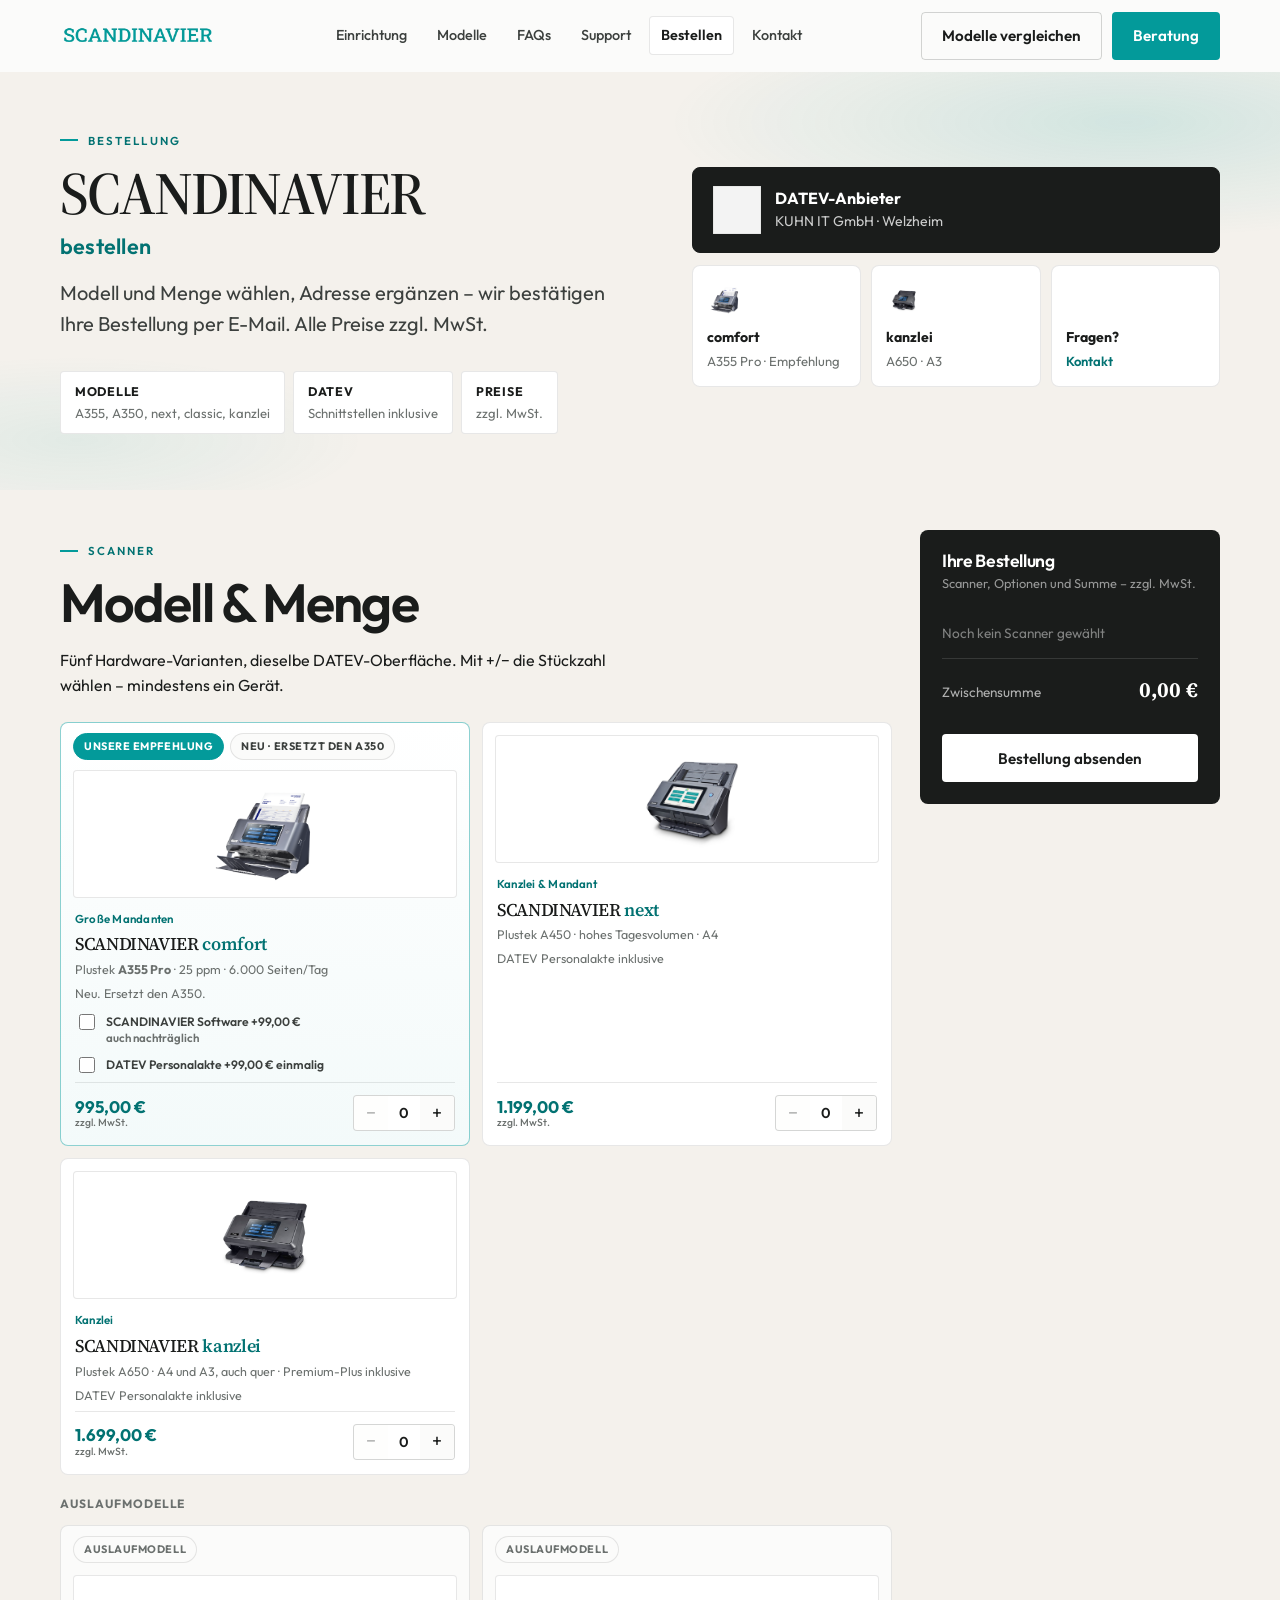
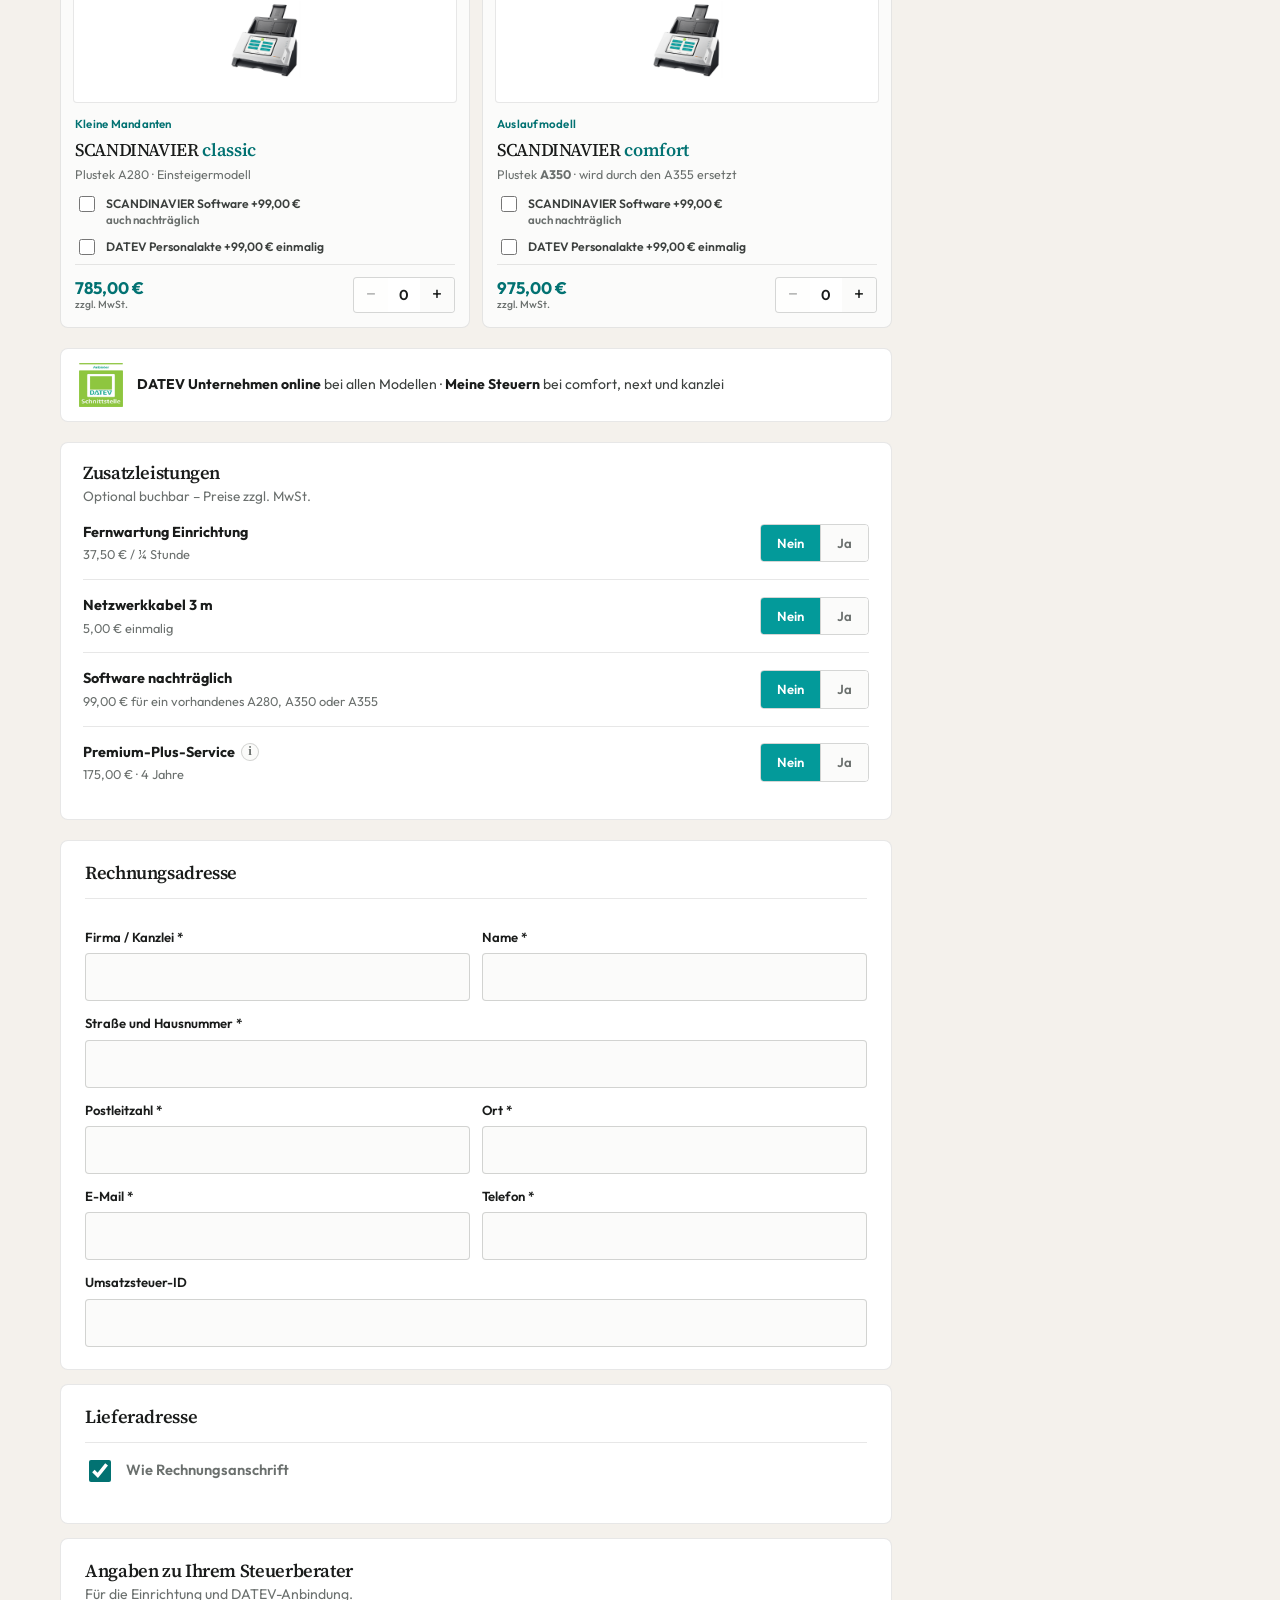
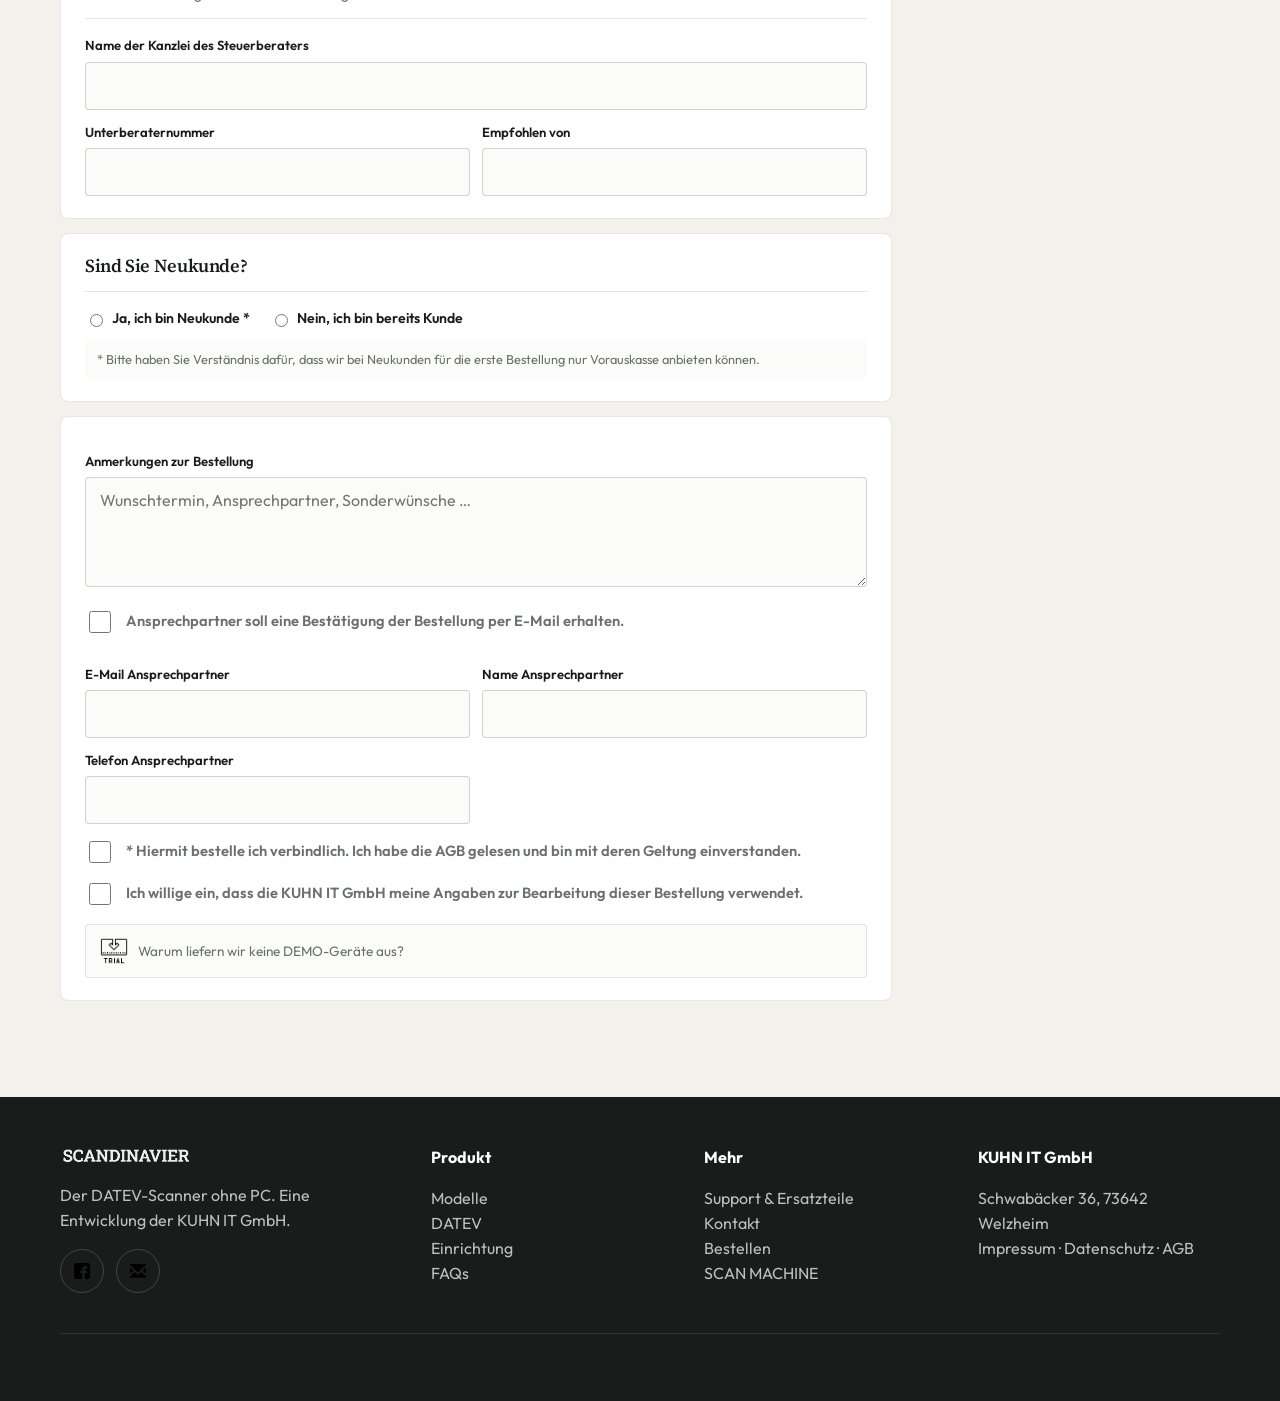
==== bestellformular.html @ 449fbf7a "Update homepage hero and order form with current scanner lineup. Add a hero product slider, refresh " ====
<!DOCTYPE html>
<html lang="de">
<head>
  <meta charset="UTF-8">
  <meta name="viewport" content="width=device-width, initial-scale=1, viewport-fit=cover">
  <title>SCANDINAVIER bestellen – Bestellformular</title>
  <meta name="description" content="SCANDINAVIER Scanner online bestellen: kanzlei, next, comfort A355 Pro oder classic – inkl. DATEV-Schnittstellen und Zubehör.">
  <link rel="preconnect" href="https://fonts.googleapis.com">
  <link rel="preconnect" href="https://fonts.gstatic.com" crossorigin>
  <link href="https://fonts.googleapis.com/css2?family=Outfit:wght@400;500;600;700&family=Source+Serif+4:opsz,wght@8..60,500;8..60,600&display=swap" rel="stylesheet">
  <link rel="stylesheet" href="css/styles.css">
  <link rel="stylesheet" href="css/order.css">
  <link rel="icon" href="media/homepage/logos/scandinavier-wordmark.png">
</head>
<body>
  <a class="skip" href="#inhalt">Zum Inhalt springen</a>

  <scandi-site-header
    active="bestellen"
    cta-ghost-href="index.html#modelle"
    cta-ghost-label="Modelle vergleichen"
    cta-primary-href="kontakt.html"
    cta-primary-label="Beratung"
  ></scandi-site-header>

  <main id="inhalt">
    <scandi-page-hero
      eyebrow="Bestellung"
      title="SCANDINAVIER"
      tagline="bestellen"
      lede="Modell und Menge wählen, Adresse ergänzen – wir bestätigen Ihre Bestellung per E-Mail. Alle Preise zzgl. MwSt."
      aside-label="Modelle im Überblick"
    >
      <template data-part="stats">
        <div class="page-hero-stats">
          <span class="page-hero-stat"><strong>Modelle</strong> A355, A350, next, classic, kanzlei</span>
          <span class="page-hero-stat"><strong>DATEV</strong> Schnittstellen inklusive</span>
          <span class="page-hero-stat"><strong>Preise</strong> zzgl. MwSt.</span>
        </div>
      </template>
      <template data-part="aside">
        <div class="page-hero-tile page-hero-tile--featured">
          <img src="media/homepage/logos/datev-anbieter-256.png" alt="">
          <div>
            <strong>DATEV-Anbieter</strong>
            <span>KUHN IT GmbH · Welzheim</span>
          </div>
        </div>
        <div class="page-hero-tile-grid">
          <article class="page-hero-tile">
            <img src="media/a355/a355-hero.png" alt="">
            <strong>comfort</strong>
            <span>A355 Pro · Empfehlung</span>
          </article>
          <article class="page-hero-tile">
            <img src="media/homepage/products/scandinavier-a650.jpg" alt="">
            <strong>kanzlei</strong>
            <span>A650 · A3</span>
          </article>
          <article class="page-hero-tile">
            <img src="media/homepage/icons/email.svg" alt="">
            <strong>Fragen?</strong>
            <span><a href="kontakt.html">Kontakt</a></span>
          </article>
        </div>
      </template>
    </scandi-page-hero>

    <section class="order-main">
      <div class="wrap">
        <form class="order-form" id="scanner-order-form">
          <div class="order-layout">
            <div class="order-layout__main">
            <header class="section-intro section-intro--stack order-section-head">
              <div>
                <p class="eyebrow">Scanner</p>
                <h2>Modell &amp; Menge</h2>
                <p class="section-intro__lede">Fünf Hardware-Varianten, dieselbe DATEV-Oberfläche. Mit +/− die Stückzahl wählen – mindestens ein Gerät.</p>
              </div>
            </header>

              <div class="scanner-grid" aria-label="Scanner-Modelle">
                <article class="scanner-card is-featured" id="scanner-a355" data-scanner-card="a355">
                  <div class="scanner-card__labels">
                    <span class="scanner-pill scanner-pill--rec">Unsere Empfehlung</span>
                    <span class="scanner-pill">Neu · ersetzt den A350</span>
                  </div>
                  <div class="scanner-card__media">
                    <img src="media/a355/a355-hero.png" alt="SCANDINAVIER comfort, Plustek eScan A355 Pro">
                  </div>
                  <div class="scanner-card__body">
                    <p class="scanner-card__kicker">Große Mandanten</p>
                    <h3 class="scanner-card__title">SCANDINAVIER <span>comfort</span></h3>
                    <p class="scanner-card__meta">Plustek <strong>A355 Pro</strong> · 25 ppm · 6.000 Seiten/Tag</p>
                    <p class="scanner-card__note">Neu. Ersetzt den A350.</p>
                    <label class="scanner-card__addon">
                      <input type="checkbox" name="a355-software" id="a355-software" data-software="a355">
                      <span>SCANDINAVIER Software +99,00 € <small>auch nachträglich</small></span>
                    </label>
                    <label class="scanner-card__addon">
                      <input type="checkbox" name="a355-personalakte" id="a355-personalakte" data-personalakte="a355">
                      <span>DATEV Personalakte +99,00 € einmalig</span>
                    </label>
                    <div class="scanner-card__foot">
                      <div class="scanner-card__price">995,00 €<small>zzgl. MwSt.</small></div>
                      <div class="scanner-card__stepper">
                        <span class="visually-hidden" id="lbl-qty-a355">Anzahl comfort</span>
                        <div class="qty-stepper qty-stepper--light" role="group" aria-labelledby="lbl-qty-a355">
                          <button type="button" data-qty-dec="a355" aria-label="Menge verringern">−</button>
                          <span data-qty-display aria-live="polite">0</span>
                          <button type="button" data-qty-inc="a355" aria-label="Menge erhöhen">+</button>
                        </div>
                        <input type="hidden" name="anzahl-a355" data-scanner-qty="a355" value="0">
                      </div>
                    </div>
                  </div>
                </article>

                <article class="scanner-card" id="scanner-a450" data-scanner-card="a450">
                  <div class="scanner-card__media">
                    <img src="media/order/a450-product.jpg" alt="SCANDINAVIER next, Plustek A450">
                  </div>
                  <div class="scanner-card__body">
                    <p class="scanner-card__kicker">Kanzlei &amp; Mandant</p>
                    <h3 class="scanner-card__title">SCANDINAVIER <span>next</span></h3>
                    <p class="scanner-card__meta">Plustek A450 · hohes Tagesvolumen · A4</p>
                    <p class="scanner-card__note">DATEV Personalakte inklusive</p>
                    <div class="scanner-card__foot">
                      <div class="scanner-card__price">1.199,00 €<small>zzgl. MwSt.</small></div>
                      <div class="scanner-card__stepper">
                        <span class="visually-hidden" id="lbl-qty-a450">Anzahl next</span>
                        <div class="qty-stepper qty-stepper--light" role="group" aria-labelledby="lbl-qty-a450">
                          <button type="button" data-qty-dec="a450" aria-label="Menge verringern">−</button>
                          <span data-qty-display aria-live="polite">0</span>
                          <button type="button" data-qty-inc="a450" aria-label="Menge erhöhen">+</button>
                        </div>
                        <input type="hidden" name="anzahl-a450" data-scanner-qty="a450" value="0">
                      </div>
                    </div>
                  </div>
                </article>

                <article class="scanner-card" id="scanner-a650" data-scanner-card="a650">
                  <div class="scanner-card__media">
                    <img src="media/order/a650-product.jpg" alt="SCANDINAVIER kanzlei, Plustek A650">
                  </div>
                  <div class="scanner-card__body">
                    <p class="scanner-card__kicker">Kanzlei</p>
                    <h3 class="scanner-card__title">SCANDINAVIER <span>kanzlei</span></h3>
                    <p class="scanner-card__meta">Plustek A650 · A4 und A3, auch quer · Premium-Plus inklusive</p>
                    <p class="scanner-card__note">DATEV Personalakte inklusive</p>
                    <div class="scanner-card__foot">
                      <div class="scanner-card__price">1.699,00 €<small>zzgl. MwSt.</small></div>
                      <div class="scanner-card__stepper">
                        <span class="visually-hidden" id="lbl-qty-a650">Anzahl kanzlei</span>
                        <div class="qty-stepper qty-stepper--light" role="group" aria-labelledby="lbl-qty-a650">
                          <button type="button" data-qty-dec="a650" aria-label="Menge verringern">−</button>
                          <span data-qty-display aria-live="polite">0</span>
                          <button type="button" data-qty-inc="a650" aria-label="Menge erhöhen">+</button>
                        </div>
                        <input type="hidden" name="anzahl-a650" data-scanner-qty="a650" value="0">
                      </div>
                    </div>
                  </div>
                </article>

                <p class="scanner-legacy-label">Auslaufmodelle</p>
                <article class="scanner-card is-legacy" id="scanner-a280" data-scanner-card="a280">
                  <div class="scanner-card__labels">
                    <span class="scanner-pill scanner-pill--end">Auslaufmodell</span>
                  </div>
                  <div class="scanner-card__media">
                    <img src="media/order/a280-product.png" alt="SCANDINAVIER classic, Plustek A280">
                  </div>
                  <div class="scanner-card__body">
                    <p class="scanner-card__kicker">Kleine Mandanten</p>
                    <h3 class="scanner-card__title">SCANDINAVIER <span>classic</span></h3>
                    <p class="scanner-card__meta">Plustek A280 · Einsteigermodell</p>
                    <label class="scanner-card__addon">
                      <input type="checkbox" name="a280-software" id="a280-software" data-software="a280">
                      <span>SCANDINAVIER Software +99,00 € <small>auch nachträglich</small></span>
                    </label>
                    <label class="scanner-card__addon">
                      <input type="checkbox" name="a280-personalakte" id="a280-personalakte" data-personalakte="a280">
                      <span>DATEV Personalakte +99,00 € einmalig</span>
                    </label>
                    <div class="scanner-card__foot">
                      <div class="scanner-card__price">785,00 €<small>zzgl. MwSt.</small></div>
                      <div class="scanner-card__stepper">
                        <span class="visually-hidden" id="lbl-qty-a280">Anzahl classic</span>
                        <div class="qty-stepper qty-stepper--light" role="group" aria-labelledby="lbl-qty-a280">
                          <button type="button" data-qty-dec="a280" aria-label="Menge verringern">−</button>
                          <span data-qty-display aria-live="polite">0</span>
                          <button type="button" data-qty-inc="a280" aria-label="Menge erhöhen">+</button>
                        </div>
                        <input type="hidden" name="anzahl-a280" data-scanner-qty="a280" value="0">
                      </div>
                    </div>
                  </div>
                </article>
                <article class="scanner-card is-legacy" id="scanner-a350" data-scanner-card="a350">
                  <div class="scanner-card__labels">
                    <span class="scanner-pill scanner-pill--end">Auslaufmodell</span>
                  </div>
                  <div class="scanner-card__media">
                    <img src="media/order/a280-product.png" alt="SCANDINAVIER comfort, Plustek A350">
                  </div>
                  <div class="scanner-card__body">
                    <p class="scanner-card__kicker">Auslaufmodell</p>
                    <h3 class="scanner-card__title">SCANDINAVIER <span>comfort</span></h3>
                    <p class="scanner-card__meta">Plustek <strong>A350</strong> · wird durch den A355 ersetzt</p>
                    <label class="scanner-card__addon">
                      <input type="checkbox" name="a350-software" id="a350-software" data-software="a350">
                      <span>SCANDINAVIER Software +99,00 € <small>auch nachträglich</small></span>
                    </label>
                    <label class="scanner-card__addon">
                      <input type="checkbox" name="a350-personalakte" id="a350-personalakte" data-personalakte="a350">
                      <span>DATEV Personalakte +99,00 € einmalig</span>
                    </label>
                    <div class="scanner-card__foot">
                      <div class="scanner-card__price">975,00 €<small>zzgl. MwSt.</small></div>
                      <div class="scanner-card__stepper">
                        <span class="visually-hidden" id="lbl-qty-a350">Anzahl comfort A350</span>
                        <div class="qty-stepper qty-stepper--light" role="group" aria-labelledby="lbl-qty-a350">
                          <button type="button" data-qty-dec="a350" aria-label="Menge verringern">−</button>
                          <span data-qty-display aria-live="polite">0</span>
                          <button type="button" data-qty-inc="a350" aria-label="Menge erhöhen">+</button>
                        </div>
                        <input type="hidden" name="anzahl-a350" data-scanner-qty="a350" value="0">
                      </div>
                    </div>
                  </div>
                </article>
              </div>

            <aside class="order-promise">
              <img src="media/homepage/logos/datev-anbieter-256.png" alt="" width="48" height="48">
              <p><strong>DATEV Unternehmen online</strong> bei allen Modellen · <strong>Meine Steuern</strong> bei comfort, next und kanzlei</p>
            </aside>

            <section class="order-panel">
              <header class="order-panel__head">
                <h3>Zusatzleistungen</h3>
                <p>Optional buchbar – Preise zzgl. MwSt.</p>
              </header>
              <ul class="order-options">
                <li class="order-option">
                  <div class="order-option__text">
                    <strong>Fernwartung Einrichtung</strong>
                    <span>37,50 € / ¼ Stunde</span>
                  </div>
                  <div class="segmented" role="radiogroup" aria-label="Fernwartung">
                    <label class="segmented__btn"><input type="radio" name="fernwartung" value="nein" checked><span>Nein</span></label>
                    <label class="segmented__btn"><input type="radio" name="fernwartung" value="ja" required><span>Ja</span></label>
                  </div>
                </li>
                <li class="order-option">
                  <div class="order-option__text">
                    <strong>Netzwerkkabel 3 m</strong>
                    <span>5,00 € einmalig</span>
                  </div>
                  <div class="segmented" role="radiogroup" aria-label="Netzwerkkabel">
                    <label class="segmented__btn"><input type="radio" name="netzwerkkabel" value="nein" checked><span>Nein</span></label>
                    <label class="segmented__btn"><input type="radio" name="netzwerkkabel" value="ja" required><span>Ja</span></label>
                  </div>
                </li>
                <li class="order-option">
                  <div class="order-option__text">
                    <strong>Software nachträglich</strong>
                    <span>99,00 € für ein vorhandenes A280, A350 oder A355</span>
                  </div>
                  <div class="segmented" role="radiogroup" aria-label="Software nachträglich">
                    <label class="segmented__btn"><input type="radio" name="software-nachtraeglich" value="nein" checked><span>Nein</span></label>
                    <label class="segmented__btn"><input type="radio" name="software-nachtraeglich" value="ja"><span>Ja</span></label>
                  </div>
                </li>
                <li class="order-option" id="premium-option">
                  <div class="order-option__text">
                    <strong class="order-option__title">Premium-Plus-Service
                      <button type="button" class="info-tip" aria-expanded="false" aria-controls="garantie-info">
                        <span aria-hidden="true">i</span>
                        <span class="visually-hidden">Was die Garantie umfasst</span>
                      </button>
                    </strong>
                    <span>175,00 € · 4 Jahre</span>
                    <span class="order-option__hint" id="premium-hint" hidden>Beim SCANDINAVIER kanzlei bereits inklusive.</span>
                    <p class="info-tip-panel" id="garantie-info" hidden>Zum Beispiel ein Ersatzgerät innerhalb von 48 Stunden.</p>
                  </div>
                  <div class="segmented" role="radiogroup" aria-label="Premium-Plus-Service">
                    <label class="segmented__btn"><input type="radio" name="premium-plus" value="nein" checked><span>Nein</span></label>
                    <label class="segmented__btn"><input type="radio" name="premium-plus" value="ja"><span>Ja</span></label>
                  </div>
                </li>
              </ul>
            </section>

            <div class="order-address-blocks">
              <section class="form-block">
                <div class="form-block-head">
                  <h3>Rechnungsadresse</h3>
                </div>
                <div class="form-row">
                  <div>
                    <label for="rechnung-firma">Firma / Kanzlei *</label>
                    <input id="rechnung-firma" name="firma" required autocomplete="organization">
                  </div>
                  <div>
                    <label for="rechnung-name">Name *</label>
                    <input id="rechnung-name" name="name" required autocomplete="name">
                  </div>
                </div>
                <label for="rechnung-strasse">Straße und Hausnummer *</label>
                <input id="rechnung-strasse" name="strasse" required autocomplete="street-address">
                <div class="form-row">
                  <div>
                    <label for="rechnung-plz">Postleitzahl *</label>
                    <input id="rechnung-plz" name="plz" required autocomplete="postal-code">
                  </div>
                  <div>
                    <label for="rechnung-ort">Ort *</label>
                    <input id="rechnung-ort" name="ort" required autocomplete="address-level2">
                  </div>
                </div>
                <div class="form-row">
                  <div>
                    <label for="rechnung-email">E-Mail *</label>
                    <input id="rechnung-email" name="email" type="email" required autocomplete="email">
                  </div>
                  <div>
                    <label for="rechnung-telefon">Telefon *</label>
                    <input id="rechnung-telefon" name="telefon" type="tel" required autocomplete="tel">
                  </div>
                </div>
                <label for="rechnung-ustid">Umsatzsteuer-ID</label>
                <input id="rechnung-ustid" name="ustid" autocomplete="off">
              </section>

              <section class="form-block">
                <div class="form-block-head">
                  <h3>Lieferadresse</h3>
                </div>
                <label class="check">
                  <input type="checkbox" id="liefer-wie-rechnung" name="liefer-wie-rechnung" checked>
                  <span>Wie Rechnungsanschrift</span>
                </label>
                <div id="lieferadresse-block" hidden>
                  <div class="form-row">
                    <div>
                      <label for="liefer-firma">Firma / Kanzlei *</label>
                      <input id="liefer-firma" name="firma-liefer" data-liefer-required="true" autocomplete="organization">
                    </div>
                    <div>
                      <label for="liefer-name">Name *</label>
                      <input id="liefer-name" name="name-liefer" data-liefer-required="true" autocomplete="name">
                    </div>
                  </div>
                  <label for="liefer-strasse">Straße und Hausnummer *</label>
                  <input id="liefer-strasse" name="strasse-liefer" data-liefer-required="true" autocomplete="street-address">
                  <div class="form-row">
                    <div>
                      <label for="liefer-plz">Postleitzahl *</label>
                      <input id="liefer-plz" name="plz-liefer" data-liefer-required="true" autocomplete="postal-code">
                    </div>
                    <div>
                      <label for="liefer-ort">Ort *</label>
                      <input id="liefer-ort" name="ort-liefer" data-liefer-required="true" autocomplete="address-level2">
                    </div>
                  </div>
                  <div class="form-row">
                    <div>
                      <label for="liefer-email">E-Mail</label>
                      <input id="liefer-email" name="email-liefer" type="email" autocomplete="email">
                    </div>
                    <div>
                      <label for="liefer-telefon">Telefon</label>
                      <input id="liefer-telefon" name="telefon-liefer" type="tel" autocomplete="tel">
                    </div>
                  </div>
                </div>
              </section>

              <section class="form-block">
                <div class="form-block-head">
                  <h3>Angaben zu Ihrem Steuerberater</h3>
                  <p>Für die Einrichtung und DATEV-Anbindung.</p>
                </div>
                <label for="steuerberater-kanzlei">Name der Kanzlei des Steuerberaters</label>
                <input id="steuerberater-kanzlei" name="steuerberater-kanzlei">
                <div class="form-row">
                  <div>
                    <label for="unterberaternummer">Unterberaternummer</label>
                    <input id="unterberaternummer" name="unterberaternummer">
                  </div>
                  <div>
                    <label for="empfohlen-von">Empfohlen von</label>
                    <input id="empfohlen-von" name="empfohlen-von">
                  </div>
                </div>
              </section>

              <section class="form-block">
                <div class="form-block-head">
                  <h3>Sind Sie Neukunde?</h3>
                </div>
                <div class="bundle-radios" role="radiogroup" aria-label="Neukunde">
                  <label><input type="radio" name="neukunde" value="ja" required> Ja, ich bin Neukunde *</label>
                  <label><input type="radio" name="neukunde" value="nein"> Nein, ich bin bereits Kunde</label>
                </div>
                <p class="order-neukunde-hint">* Bitte haben Sie Verständnis dafür, dass wir bei Neukunden für die erste Bestellung nur Vorauskasse anbieten können.</p>
              </section>

              <section class="form-block">
                <label for="anmerkungen">Anmerkungen zur Bestellung</label>
                <textarea id="anmerkungen" name="anmerkungen" placeholder="Wunschtermin, Ansprechpartner, Sonderwünsche …"></textarea>

                <label class="check">
                  <input type="checkbox" id="ansprechpartner-mail" name="ansprechpartner-benachrichtigung">
                  <span>Ansprechpartner soll eine Bestätigung der Bestellung per E-Mail erhalten.</span>
                </label>
                <div class="form-row">
                  <div>
                    <label for="email-ansprechpartner">E-Mail Ansprechpartner</label>
                    <input id="email-ansprechpartner" name="email-ansprechpartner" type="email">
                  </div>
                  <div>
                    <label for="name-ansprechpartner">Name Ansprechpartner</label>
                    <input id="name-ansprechpartner" name="name-ansprechpartner">
                  </div>
                </div>
                <div class="form-row">
                  <div>
                    <label for="telefon-ansprechpartner">Telefon Ansprechpartner</label>
                    <input id="telefon-ansprechpartner" name="telefon-ansprechpartner" type="tel">
                  </div>
                </div>

                <label class="check">
                  <input type="checkbox" id="agb-akzeptiert" name="agb" required>
                  <span>* Hiermit bestelle ich verbindlich. Ich habe die <a href="https://www.scandinavier.de/agbs" target="_blank" rel="noreferrer">AGB</a> gelesen und bin mit deren Geltung einverstanden.</span>
                </label>
                <label class="check">
                  <input type="checkbox" data-consent required>
                  <span>Ich willige ein, dass die KUHN IT GmbH meine Angaben zur Bearbeitung dieser Bestellung verwendet.</span>
                </label>

                <a class="order-demo-link" href="https://www.scandinavier.de/supports/demogerat" target="_blank" rel="noreferrer">
                  <img src="media/order/demo-info.png" alt="">
                  <span>Warum liefern wir keine DEMO-Geräte aus?</span>
                </a>
              </section>
            </div>
            </div>

            <aside class="order-cart" aria-labelledby="order-cart-title">
              <h3 id="order-cart-title">Ihre Bestellung</h3>
              <p class="order-cart__hint">Scanner, Optionen und Summe – zzgl. MwSt.</p>
              <div class="order-cart__lines" id="order-cart-lines" hidden></div>
              <p class="order-cart__empty" id="order-cart-empty">Noch kein Scanner gewählt</p>
              <div class="order-cart__total">
                <span>Zwischensumme</span>
                <strong id="order-live-total">0,00 €</strong>
              </div>
              <button class="btn btn-light order-cart__submit" type="submit">Bestellung absenden</button>
            </aside>
          </div>

          <div class="order-summary-bar order-summary-bar--mobile" aria-live="polite">
            <div>
              <span>Summe zzgl. MwSt.</span>
              <strong id="order-live-total-mobile">0,00 €</strong>
            </div>
            <button class="btn btn-primary" type="submit">Absenden</button>
          </div>

          <div class="form-success">Vielen Dank! Wir haben Ihre Bestellung erhalten.</div>
        </form>
      </div>
    </section>
  </main>

  <footer class="site-footer">
    <div class="wrap">
      <div class="footer-grid">
        <div>
          <div class="brand">
            <img class="brand-logo" src="media/homepage/logos/scandinavier-wordmark.png" alt="SCANDINAVIER">
          </div>
          <p>Der DATEV-Scanner ohne PC. Eine Entwicklung der <a href="https://www.kuhnit.de/loesungen-leistungen/scandinavier">KUHN IT GmbH</a>.</p>
          <div class="social">
            <a href="https://www.facebook.com/pg/KuhnIT/posts/" target="_blank" rel="noreferrer" aria-label="Facebook"><img src="media/homepage/icons/facebook.svg" alt=""></a>
            <a href="mailto:info@kuhnit.de?subject=Bestellung%20SCANDINAVIER" aria-label="E-Mail"><img src="media/homepage/icons/email.svg" alt=""></a>
          </div>
        </div>
        <div>
          <strong style="color:#fff;">Produkt</strong>
          <p>
            <a href="index.html#modelle">Modelle</a><br>
            <a href="index.html#datev">DATEV</a><br>
            <a href="einrichtung.html">Einrichtung</a><br>
            <a href="index.html#faq">FAQs</a>
          </p>
        </div>
        <div>
          <strong style="color:#fff;">Mehr</strong>
          <p>
            <a href="support.html">Support & Ersatzteile</a><br>
            <a href="kontakt.html">Kontakt</a><br>
            <a href="bestellformular.html">Bestellen</a><br>
            <a href="https://www.scanmachine.de/">SCAN MACHINE</a>
          </p>
        </div>
        <div>
          <strong style="color:#fff;">KUHN IT GmbH</strong>
          <p>Schwabäcker 36, 73642 Welzheim<br>
          <a href="https://www.scandinavier.de/impressum">Impressum</a> ·
          <a href="https://www.scandinavier.de/datenschutz">Datenschutz</a> ·
          <a href="https://www.scandinavier.de/agbs">AGB</a></p>
        </div>
      </div>
      <div class="legal">
        <span>© 2026 KUHN IT GmbH</span>
        <span>Belege scannen. Direkt zu DATEV.</span>
      </div>
    </div>
  </footer>

  <div class="mobile-bar">
    <a class="btn btn-ghost" href="index.html#modelle">Modelle</a>
    <a class="btn btn-primary" href="#scanner-order-form">Bestellen</a>
  </div>

  <script src="js/site-chrome.js"></script>
  <script src="js/page-hero.js"></script>
  <script src="js/motion.js"></script>
  <script src="js/ui.js"></script>
  <script src="js/order-form.js"></script>
</body>
</html>
---- css/styles.css ----
@import url("tokens.css");
@import url("base.css");
@import url("components.css");
@import url("layout.css");
@import url("page-hero.css");
@import url("home.css");
@import url("motion.css");
---- css/order.css ----
/* Bestellformular – Shop-Layout im Site-Stil */

.visually-hidden {
  position: absolute;
  width: 1px;
  height: 1px;
  padding: 0;
  margin: -1px;
  overflow: hidden;
  clip: rect(0, 0, 0, 0);
  white-space: nowrap;
  border: 0;
}

.order-main {
  padding: 40px 0 96px;
  background: var(--paper);
  overflow-x: clip;
}

.order-form {
  display: block;
  max-width: 100%;
  min-width: 0;
}

.order-layout {
  display: grid;
  grid-template-columns: minmax(0, 1fr) minmax(0, 300px);
  gap: 28px;
  align-items: start;
  max-width: 100%;
  min-width: 0;
}

.order-layout__main {
  display: flex;
  flex-direction: column;
  gap: 20px;
  min-width: 0;
}

.order-section-head {
  margin-bottom: 4px;
}

.order-section-head h2 {
  margin-bottom: 8px;
}

/* —— Scanner-Karten (wie Ersatzteile-Shop) —— */
.scanner-grid {
  display: grid;
  grid-template-columns: repeat(2, minmax(0, 1fr));
  gap: 12px;
}

.scanner-card {
  display: flex;
  flex-direction: column;
  min-height: 100%;
  background: var(--white);
  border: 1px solid var(--line);
  border-radius: var(--radius-md);
  overflow: hidden;
  transition: border-color 0.2s var(--ease), box-shadow 0.2s var(--ease);
}

.scanner-card.is-active {
  border-color: var(--teal);
  box-shadow: 0 0 0 1px rgba(3, 154, 154, 0.25);
}

.scanner-card.is-featured {
  border-color: rgba(3, 154, 154, 0.45);
  background: linear-gradient(180deg, #fff 0%, var(--teal-soft) 220%);
}

.scanner-card__labels {
  display: flex;
  flex-wrap: wrap;
  gap: 6px;
  padding: 10px 12px 0;
}

.scanner-pill {
  padding: 4px 10px;
  border-radius: 999px;
  font-size: 0.68rem;
  font-weight: 700;
  letter-spacing: 0.05em;
  text-transform: uppercase;
  background: var(--snow);
  border: 1px solid var(--line);
  color: var(--ink-2);
}

.scanner-pill--rec {
  background: var(--teal);
  border-color: var(--teal);
  color: #fff;
}

.scanner-pill--end {
  background: var(--snow);
  color: var(--muted);
}

.scanner-card {
  scroll-margin-top: 96px;
}

.scanner-card.is-legacy {
  background: var(--snow);
}

.scanner-legacy-label {
  grid-column: 1 / -1;
  margin: 8px 0 0;
  font-size: 0.75rem;
  font-weight: 700;
  letter-spacing: 0.08em;
  text-transform: uppercase;
  color: var(--muted);
}

.scanner-card__addon small {
  display: block;
  color: var(--muted);
  font-size: 0.72rem;
}

.scanner-card:not(.is-featured) .scanner-card__media {
  margin-top: 12px;
}

.scanner-card__media {
  height: 128px;
  margin: 10px 12px 0;
  padding: 8px 10px;
  background: #fff;
  border: 1px solid var(--line);
  border-radius: var(--radius);
  display: flex;
  align-items: center;
  justify-content: center;
  overflow: hidden;
  min-width: 0;
}

.scanner-card__media img {
  display: block;
  max-width: 100%;
  max-height: 108px;
  width: auto;
  height: auto;
  object-fit: contain;
}

.scanner-card__body {
  display: flex;
  flex-direction: column;
  flex: 1;
  gap: 6px;
  padding: 12px 14px 14px;
}

.scanner-card__kicker {
  margin: 0;
  font-size: 0.72rem;
  font-weight: 600;
  color: var(--teal-deep);
  letter-spacing: 0.02em;
}

.scanner-card__title {
  margin: 0;
  font-family: var(--serif);
  font-size: 1.12rem;
  line-height: 1.2;
  font-weight: 500;
}

.scanner-card__title span {
  font-weight: 600;
  color: var(--teal-deep);
}

.scanner-card__meta,
.scanner-card__note {
  margin: 0;
  font-size: 0.78rem;
  line-height: 1.45;
  color: var(--muted);
}

.scanner-card__addon {
  display: flex;
  gap: 8px;
  align-items: flex-start;
  margin: 4px 0 0;
  font-size: 0.76rem;
  color: var(--ink-2);
  line-height: 1.4;
  cursor: pointer;
}

.scanner-card__addon input {
  width: 16px;
  min-height: 16px;
  margin-top: 1px;
  flex-shrink: 0;
}

.scanner-card__foot {
  display: flex;
  flex-wrap: wrap;
  align-items: center;
  justify-content: space-between;
  gap: 10px;
  margin-top: auto;
  padding-top: 12px;
  border-top: 1px solid var(--line);
  min-width: 0;
}

.scanner-card__price {
  font-size: 1.05rem;
  font-weight: 700;
  color: var(--teal-deep);
  line-height: 1.2;
}

.scanner-card__price small {
  display: block;
  font-size: 0.65rem;
  font-weight: 500;
  color: var(--muted);
}

/* Qty-Stepper (wie Support) */
.qty-stepper {
  display: inline-flex;
  align-items: center;
  border: 1px solid var(--line-strong);
  border-radius: var(--radius);
  overflow: hidden;
  background: var(--white);
}

.qty-stepper button {
  width: 34px;
  height: 34px;
  border: 0;
  background: var(--snow);
  color: var(--ink);
  cursor: pointer;
  font-size: 1.15rem;
  line-height: 1;
  transition: background 0.15s var(--ease), color 0.15s var(--ease);
}

.qty-stepper button:hover:not(:disabled) {
  background: var(--teal-soft);
  color: var(--teal-deep);
}

.qty-stepper button:disabled {
  opacity: 0.35;
  cursor: not-allowed;
}

.qty-stepper span {
  min-width: 32px;
  text-align: center;
  font-weight: 600;
  font-size: 0.9rem;
  color: var(--ink);
}

/* —— DATEV-Hinweis —— */
.order-promise {
  display: flex;
  gap: 14px;
  align-items: center;
  padding: 14px 18px;
  background: var(--white);
  border: 1px solid var(--line);
  border-radius: var(--radius-md);
  font-size: 0.88rem;
  line-height: 1.5;
  color: var(--ink-2);
}

.order-promise img {
  flex-shrink: 0;
  width: 44px;
  height: auto;
}

.order-promise p {
  margin: 0;
}

.order-promise strong {
  color: var(--ink);
}

/* —— Zusatzleistungen —— */
.order-panel {
  background: var(--white);
  border: 1px solid var(--line);
  border-radius: var(--radius-md);
  padding: 20px 22px;
}

.order-panel__head h3 {
  margin: 0 0 4px;
  font-family: var(--serif);
  font-size: 1.15rem;
}

.order-panel__head p {
  margin: 0 0 14px;
  font-size: 0.85rem;
  color: var(--muted);
}

.order-options {
  list-style: none;
  margin: 0;
  padding: 0;
}

.order-option {
  display: flex;
  flex-wrap: wrap;
  align-items: center;
  justify-content: space-between;
  gap: 12px;
  padding: 14px 0;
  border-top: 1px solid var(--line);
}

.order-option:first-child {
  border-top: none;
  padding-top: 0;
}

.order-option__text {
  display: flex;
  flex-direction: column;
  gap: 2px;
  min-width: 0;
}

.order-option__text strong {
  font-size: 0.9rem;
  color: var(--ink);
}

.order-option__text span {
  font-size: 0.8rem;
  color: var(--muted);
}

.order-option__title {
  display: inline-flex;
  align-items: center;
  gap: 6px;
}

.order-option__hint {
  color: var(--teal-deep);
  font-weight: 600;
}

.order-option.is-included .segmented {
  opacity: 0.45;
  pointer-events: none;
}

.info-tip {
  display: inline-grid;
  place-items: center;
  width: 18px;
  height: 18px;
  padding: 0;
  border-radius: 50%;
  border: 1px solid var(--line-strong);
  background: var(--snow);
  color: var(--teal-deep);
  font-size: 0.72rem;
  font-weight: 700;
  font-family: Georgia, serif;
  line-height: 1;
  cursor: pointer;
}

.info-tip-panel {
  margin: 8px 0 0;
  padding: 10px 12px;
  background: var(--snow);
  border-radius: var(--radius);
  font-size: 0.8rem;
  color: var(--ink-2);
  line-height: 1.45;
}

.segmented {
  display: inline-flex;
  border: 1px solid var(--line-strong);
  border-radius: var(--radius);
  overflow: hidden;
  flex-shrink: 0;
}

.segmented__btn {
  margin: 0;
  cursor: pointer;
}

.segmented__btn input {
  position: absolute;
  opacity: 0;
  pointer-events: none;
}

.segmented__btn span {
  display: block;
  padding: 8px 16px;
  font-size: 0.82rem;
  font-weight: 600;
  color: var(--muted);
  background: var(--snow);
  transition: background 0.15s, color 0.15s;
}

.segmented__btn:has(input:checked) span {
  background: var(--teal);
  color: #fff;
}

.segmented__btn + .segmented__btn span {
  border-left: 1px solid var(--line-strong);
}

/* —— Formular —— */
.order-address-blocks {
  display: grid;
  gap: 14px;
}

.form-block {
  background: var(--white);
  border: 1px solid var(--line);
  border-radius: var(--radius-md);
  padding: 22px 24px;
}

.form-block-head {
  margin-bottom: 16px;
  padding-bottom: 12px;
  border-bottom: 1px solid var(--line);
}

.form-block-head h3 {
  margin: 0 0 4px;
  font-family: var(--serif);
  font-size: 1.15rem;
}

.form-block-head p {
  margin: 0;
  color: var(--muted);
  font-size: 0.88rem;
}

.order-neukunde-hint {
  font-size: 0.8rem;
  color: var(--muted);
  margin: 10px 0 0;
  padding: 10px 12px;
  background: var(--snow);
  border-radius: var(--radius);
  line-height: 1.45;
}

.order-demo-link {
  display: flex;
  gap: 10px;
  align-items: center;
  margin-top: 16px;
  padding: 12px 14px;
  background: var(--snow);
  border: 1px solid var(--line);
  border-radius: var(--radius);
  font-size: 0.85rem;
  color: var(--muted);
  text-decoration: none;
}

.order-demo-link:hover {
  border-color: var(--teal);
  color: var(--teal-deep);
}

.order-demo-link img {
  width: 28px;
  height: 28px;
  object-fit: contain;
}

.bundle-radios {
  display: flex;
  flex-wrap: wrap;
  gap: 14px 20px;
}

.bundle-radios label {
  display: flex;
  align-items: center;
  gap: 6px;
  margin: 0;
  font-size: 0.88rem;
  cursor: pointer;
}

.bundle-radios input {
  width: auto;
  min-height: auto;
}

/* —— Warenkorb (Sidebar) —— */
.order-cart {
  position: sticky;
  top: calc(var(--header-h) + 16px);
  padding: 22px;
  background: var(--ink);
  color: rgba(255, 255, 255, 0.88);
  border-radius: var(--radius-md);
}

.order-cart h3 {
  margin: 0 0 4px;
  color: #fff;
  font-size: 1.1rem;
}

.order-cart__hint {
  margin: 0 0 16px;
  font-size: 0.8rem;
  color: rgba(255, 255, 255, 0.55);
  line-height: 1.4;
}

.order-cart__lines {
  display: grid;
  gap: 8px;
  margin-bottom: 14px;
}

.order-cart__line {
  display: grid;
  grid-template-columns: 40px 1fr auto;
  gap: 8px;
  align-items: center;
  padding: 8px 10px;
  background: rgba(255, 255, 255, 0.06);
  border-radius: var(--radius);
  font-size: 0.8rem;
}

.order-cart__line-thumb {
  width: 40px;
  height: 40px;
  background: #fff;
  border-radius: var(--radius);
  display: grid;
  place-items: center;
  overflow: hidden;
}

.order-cart__line-thumb img {
  max-width: 100%;
  max-height: 100%;
  object-fit: contain;
}

.order-cart__line strong {
  display: block;
  color: #fff;
  font-size: 0.82rem;
  font-weight: 600;
}

.order-cart__line span {
  color: rgba(255, 255, 255, 0.55);
  font-size: 0.75rem;
}

.order-cart__line--extra {
  grid-template-columns: 1fr;
}

.order-cart__empty {
  margin: 0 0 14px;
  font-size: 0.85rem;
  color: rgba(255, 255, 255, 0.45);
}

.order-cart__total {
  display: flex;
  justify-content: space-between;
  align-items: baseline;
  padding: 14px 0;
  margin-bottom: 14px;
  border-top: 1px solid rgba(255, 255, 255, 0.12);
  font-size: 0.85rem;
  color: rgba(255, 255, 255, 0.65);
}

.order-cart__total strong {
  font-family: var(--serif);
  font-size: 1.35rem;
  color: #fff;
}

.order-cart__submit {
  width: 100%;
  justify-content: center;
}

/* —— Mobile Summenleiste —— */
.order-summary-bar--mobile {
  display: none;
}

.order-summary-bar {
  position: fixed;
  z-index: 6;
  inset: auto 12px calc(56px + 8px) 12px;
  width: auto;
  max-width: calc(100vw - 24px);
  box-sizing: border-box;
  padding: 12px 16px;
  background: var(--ink);
  color: #fff;
  border-radius: var(--radius-md);
  box-shadow: 0 12px 40px rgba(0, 0, 0, 0.2);
  align-items: center;
  justify-content: space-between;
  gap: 12px;
  min-width: 0;
}

.order-summary-bar span {
  display: block;
  font-size: 0.72rem;
  color: rgba(255, 255, 255, 0.65);
}

.order-summary-bar strong {
  font-family: var(--serif);
  font-size: 1.15rem;
}

/* —— Erfolg —— */
.order-form .form-success {
  display: none;
  margin-top: 20px;
  padding: 24px;
  background: var(--teal-soft);
  border-radius: var(--radius-md);
  font-weight: 600;
  text-align: center;
}

.order-form.is-sent .order-layout,
.order-form.is-sent .order-summary-bar--mobile {
  display: none;
}

.order-form.is-sent .form-success {
  display: block;
}

@media (max-width: 960px) {
  .order-layout {
    grid-template-columns: 1fr;
  }

  .order-cart {
    position: static;
    order: -1;
  }

  .order-cart__submit {
    display: none;
  }

  .order-summary-bar--mobile {
    display: flex;
  }

  .order-summary-bar {
    bottom: calc(12px + env(safe-area-inset-bottom, 0px));
    z-index: 45;
  }

  .order-main {
    padding-bottom: calc(108px + env(safe-area-inset-bottom, 0px));
  }

  body:has(.order-summary-bar--mobile) .mobile-bar {
    display: none;
  }

  body:has(.order-summary-bar--mobile) {
    padding-bottom: 0;
  }
}

@media (max-width: 640px) {
  .scanner-grid {
    grid-template-columns: 1fr;
  }

  .qty-stepper button {
    width: 44px;
    height: 44px;
  }

  .order-panel,
  .form-block {
    padding: 18px 16px;
  }

  .bundle-options,
  .scanner-card__foot {
    align-items: stretch;
  }
}
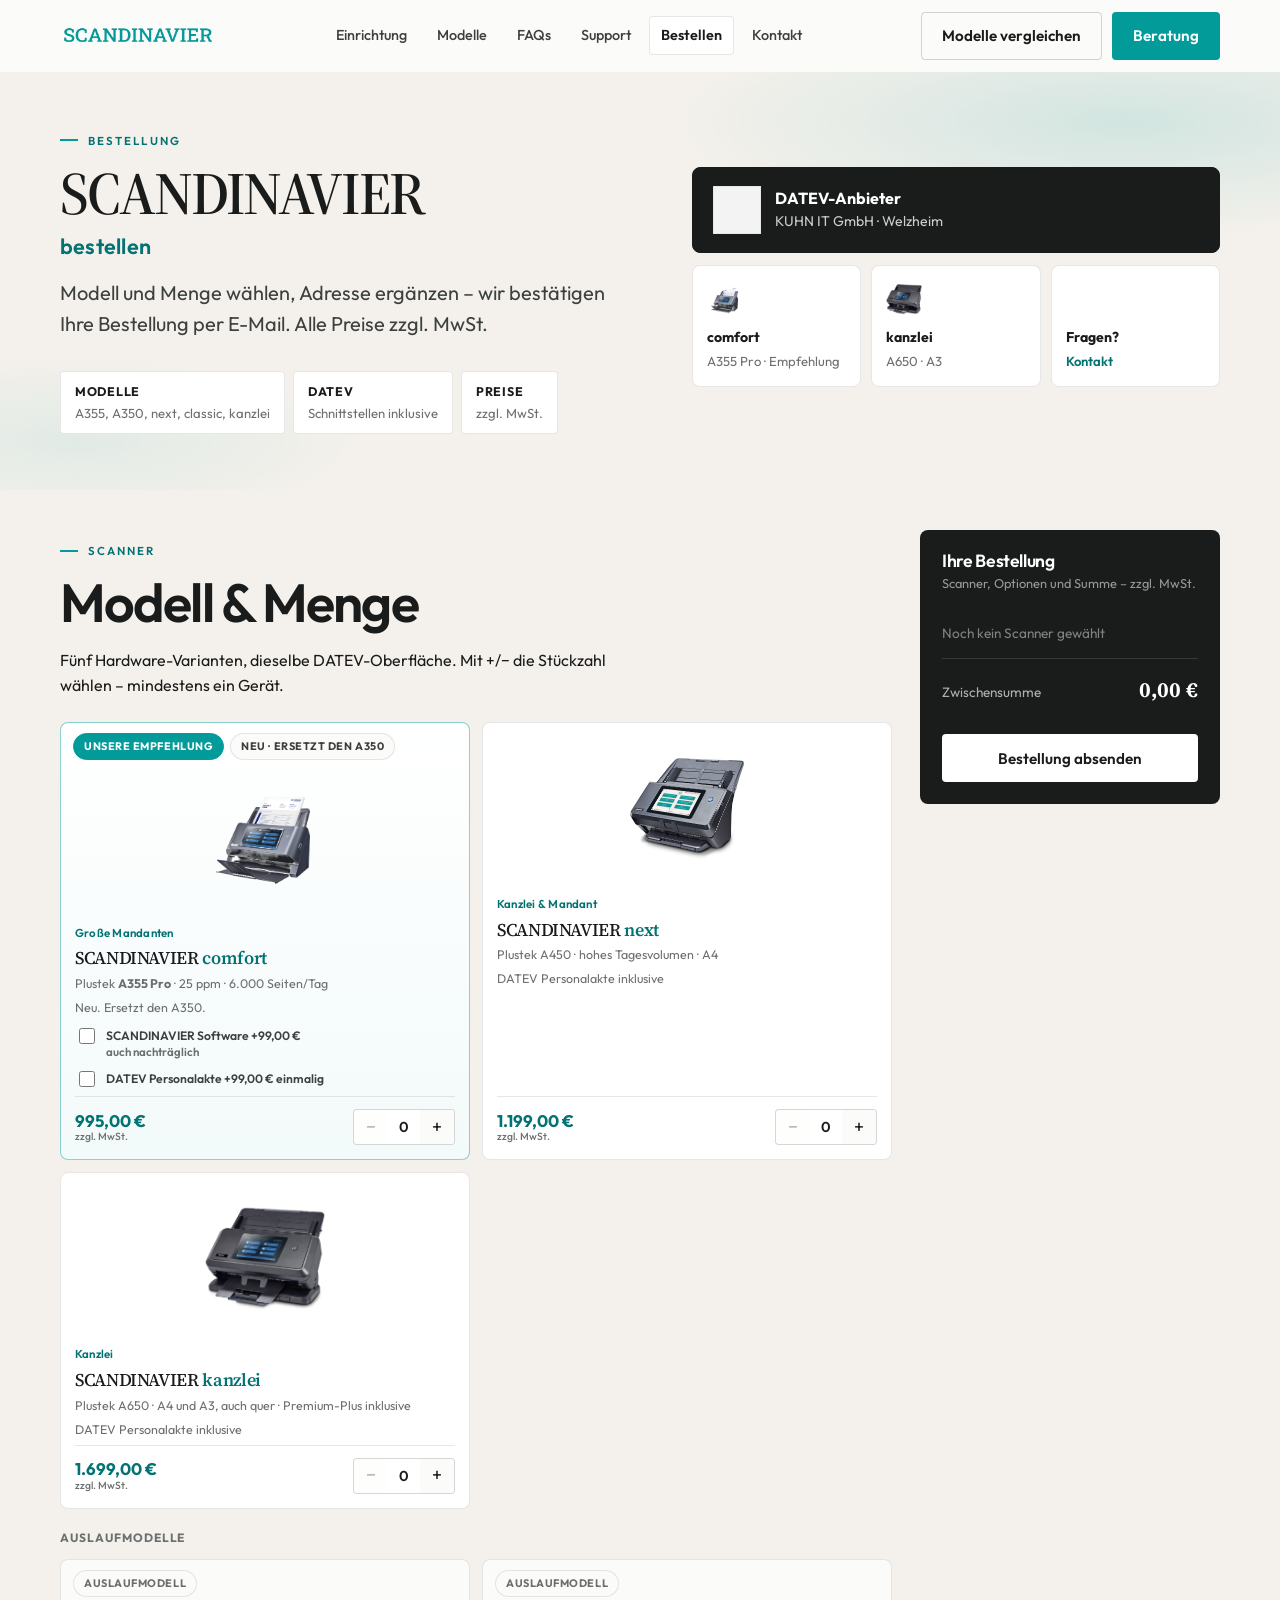
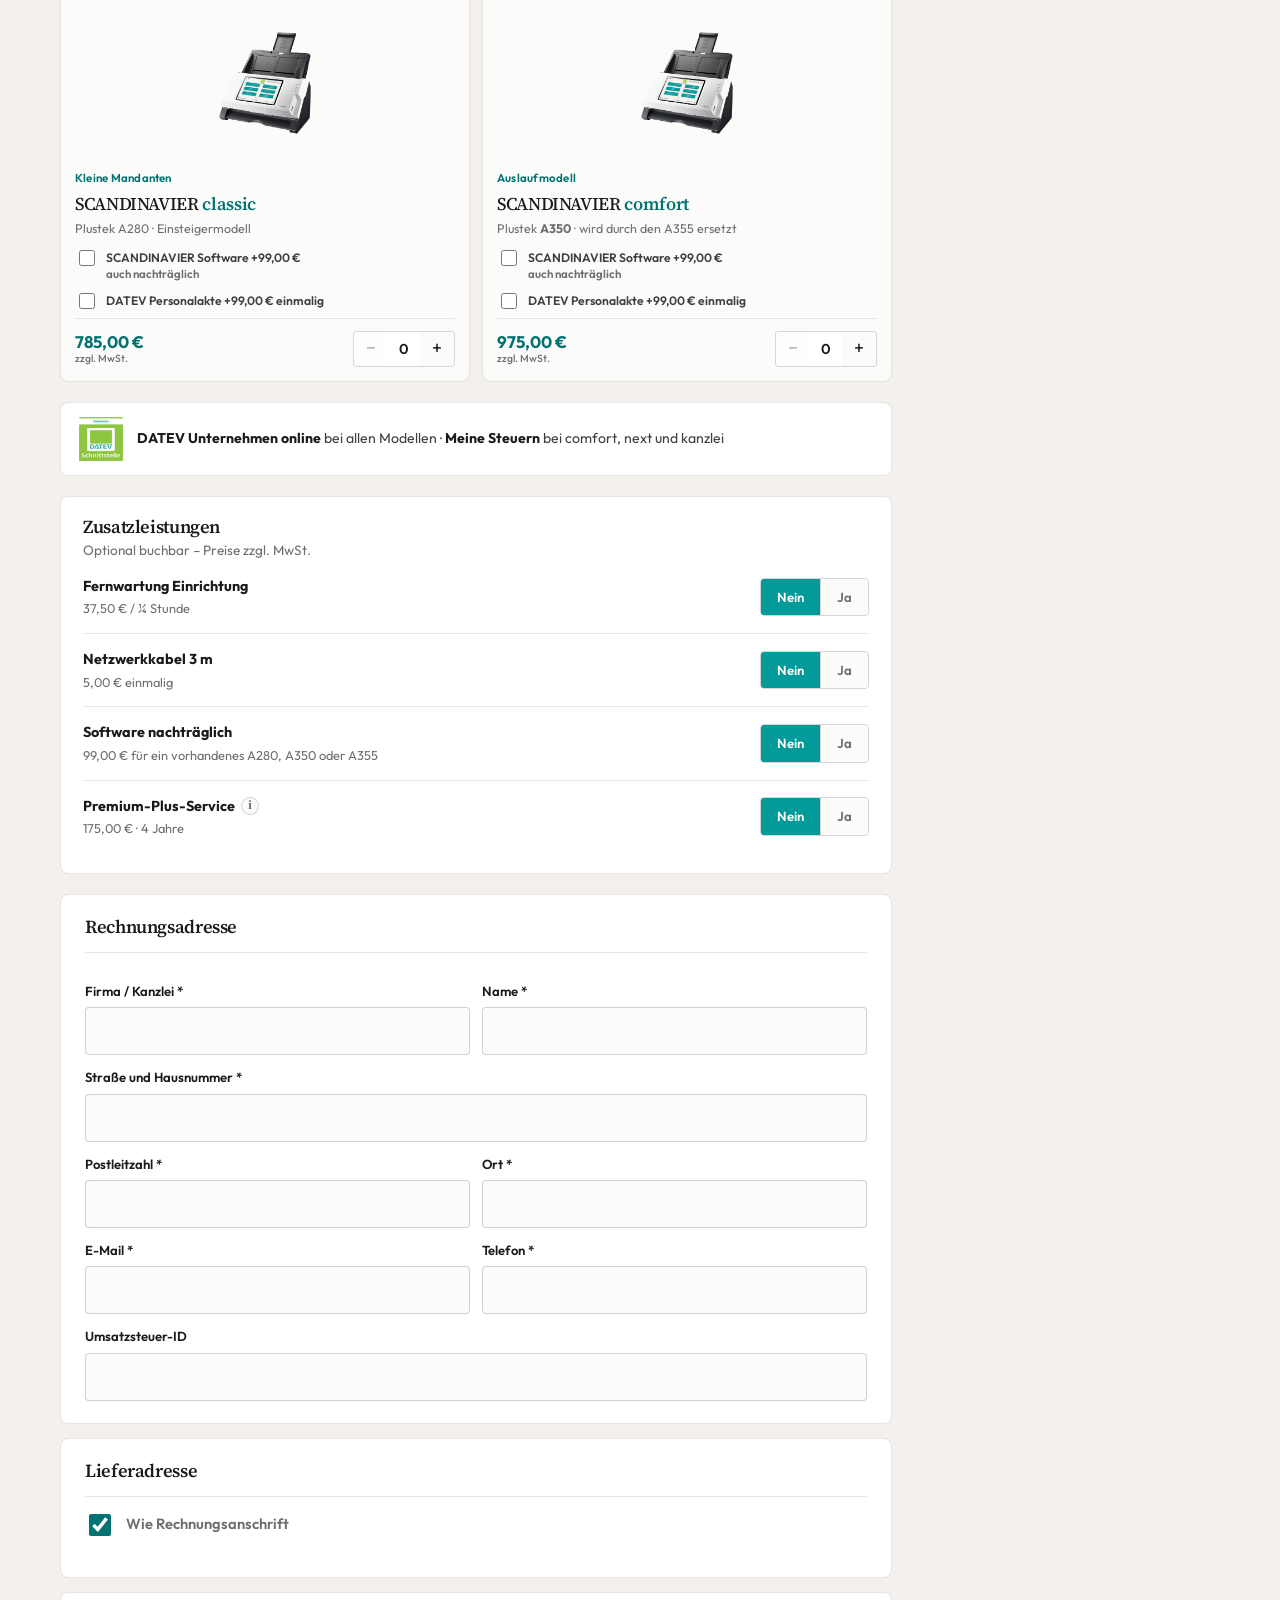
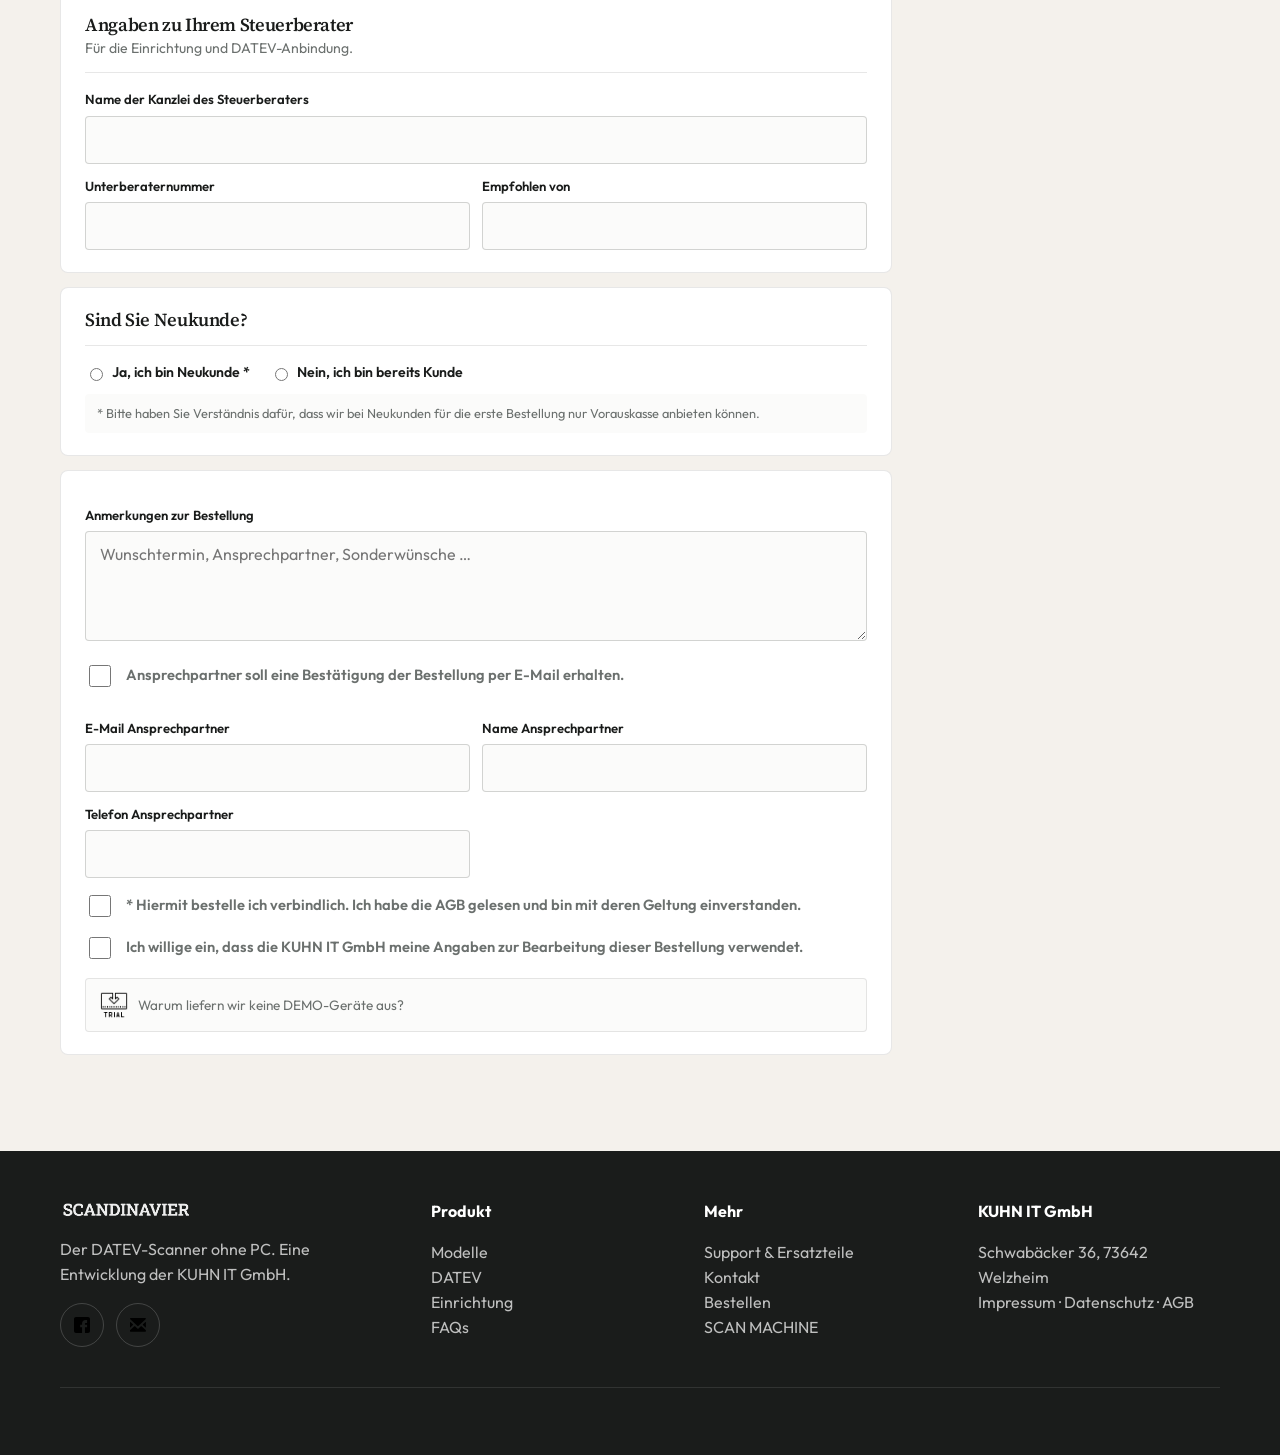
==== commit 89347d9b: "Add a true-to-scale scanner comparison and switch product photos to transparent PNGs. Co-authored-by" ====
--- a/bestellformular.html
+++ b/bestellformular.html
@@ -53,7 +53,7 @@
             <span>A355 Pro · Empfehlung</span>
           </article>
           <article class="page-hero-tile">
-            <img src="media/homepage/products/scandinavier-a650.jpg" alt="">
+            <img src="media/homepage/products/scandinavier-a650.png" alt="">
             <strong>kanzlei</strong>
             <span>A650 · A3</span>
           </article>
@@ -118,7 +118,7 @@
 
                 <article class="scanner-card" id="scanner-a450" data-scanner-card="a450">
                   <div class="scanner-card__media">
-                    <img src="media/order/a450-product.jpg" alt="SCANDINAVIER next, Plustek A450">
+                    <img src="media/order/a450-product.png" alt="SCANDINAVIER next, Plustek A450">
                   </div>
                   <div class="scanner-card__body">
                     <p class="scanner-card__kicker">Kanzlei &amp; Mandant</p>
@@ -142,7 +142,7 @@
 
                 <article class="scanner-card" id="scanner-a650" data-scanner-card="a650">
                   <div class="scanner-card__media">
-                    <img src="media/order/a650-product.jpg" alt="SCANDINAVIER kanzlei, Plustek A650">
+                    <img src="media/order/a650-product.png" alt="SCANDINAVIER kanzlei, Plustek A650">
                   </div>
                   <div class="scanner-card__body">
                     <p class="scanner-card__kicker">Kanzlei</p>
--- a/css/order.css
+++ b/css/order.css
@@ -135,12 +135,11 @@
 }
 
 .scanner-card__media {
-  height: 128px;
-  margin: 10px 12px 0;
-  padding: 8px 10px;
-  background: #fff;
-  border: 1px solid var(--line);
-  border-radius: var(--radius);
+  height: 148px;
+  margin: 4px 8px 0;
+  padding: 0;
+  background: transparent;
+  border: 0;
   display: flex;
   align-items: center;
   justify-content: center;
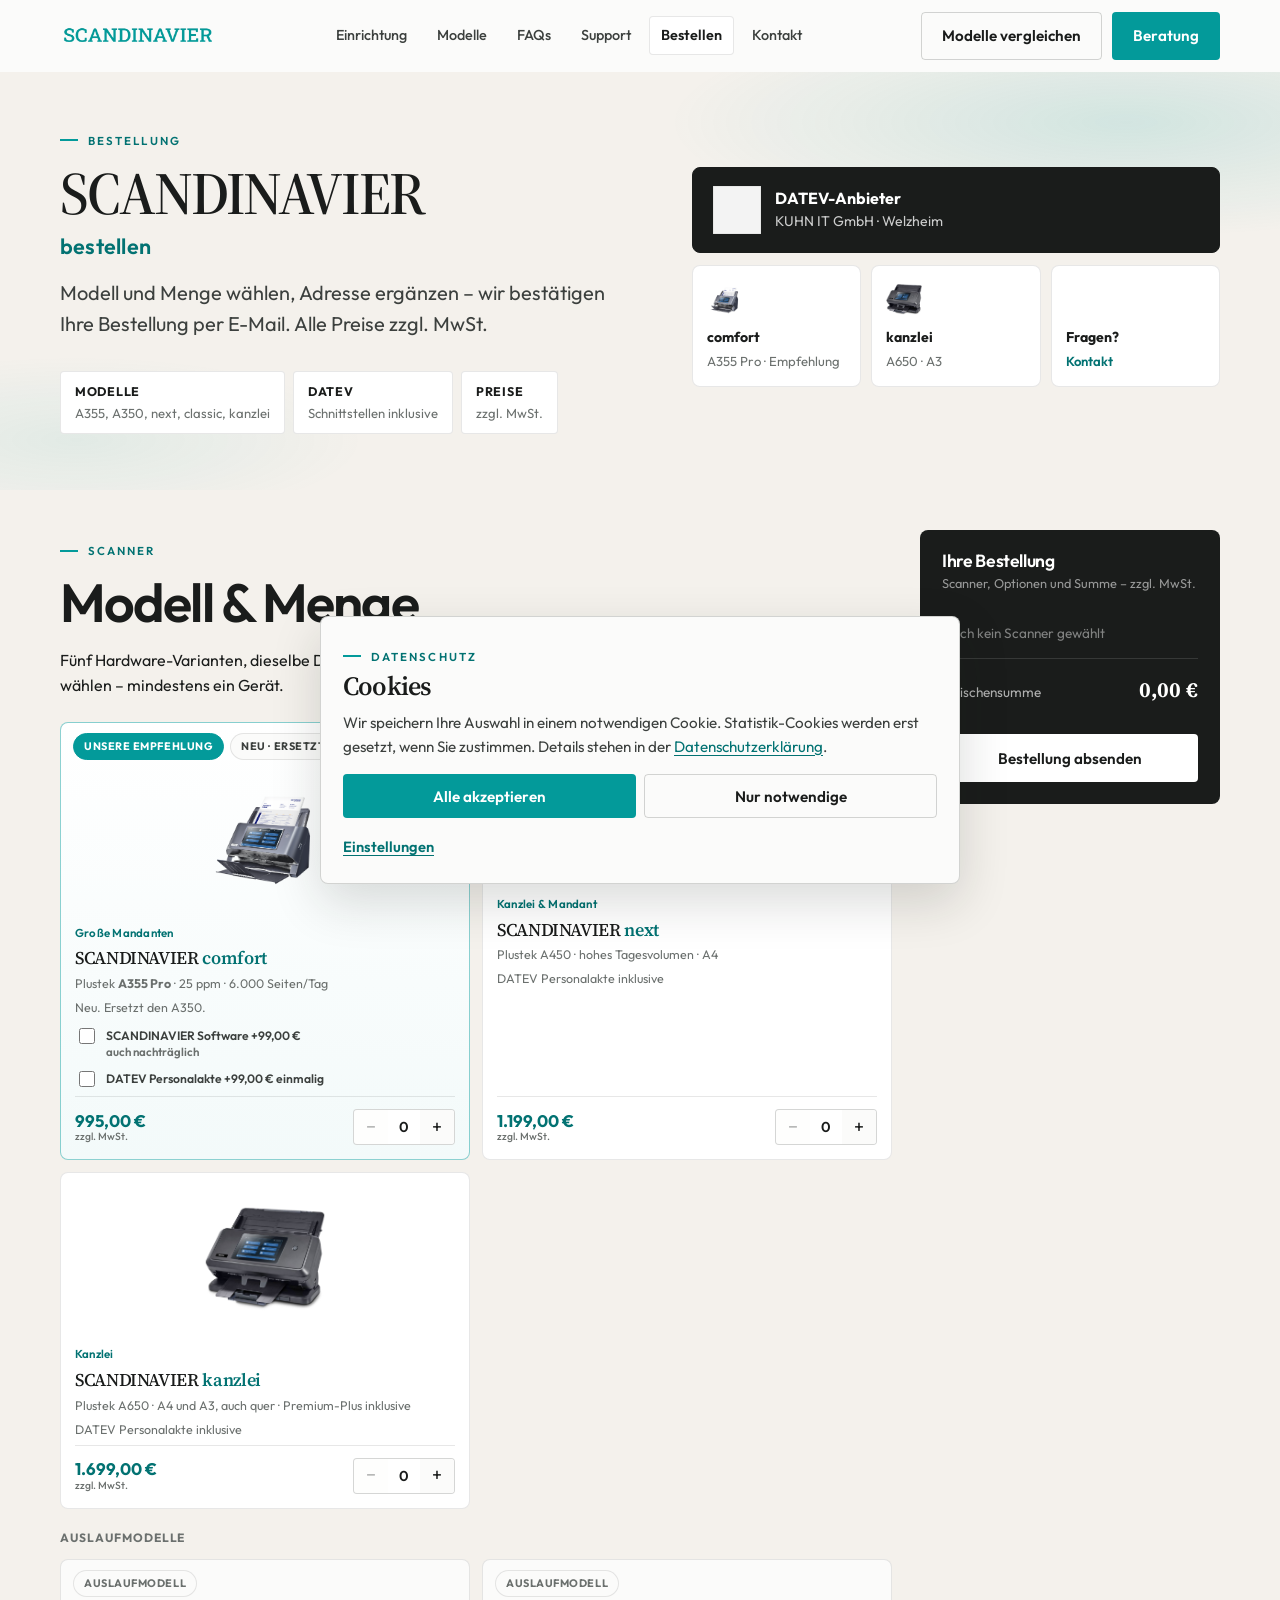
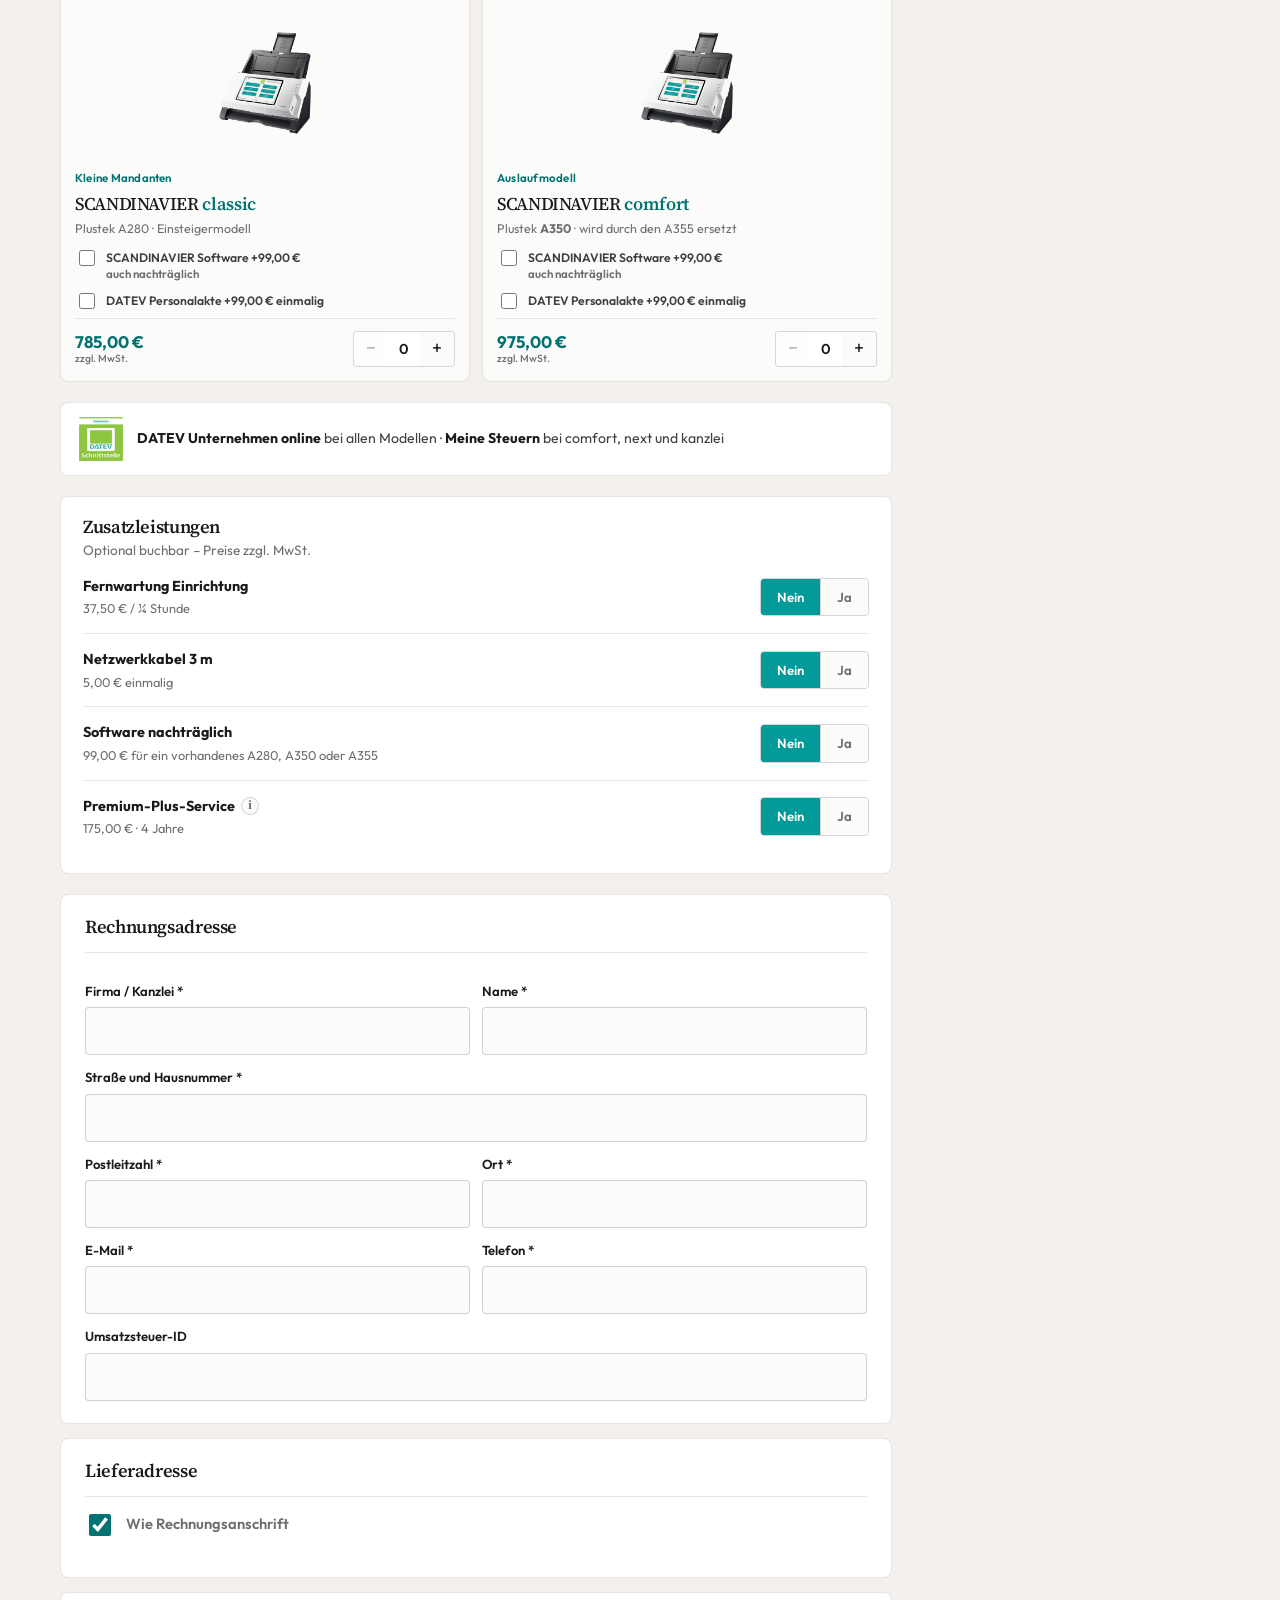
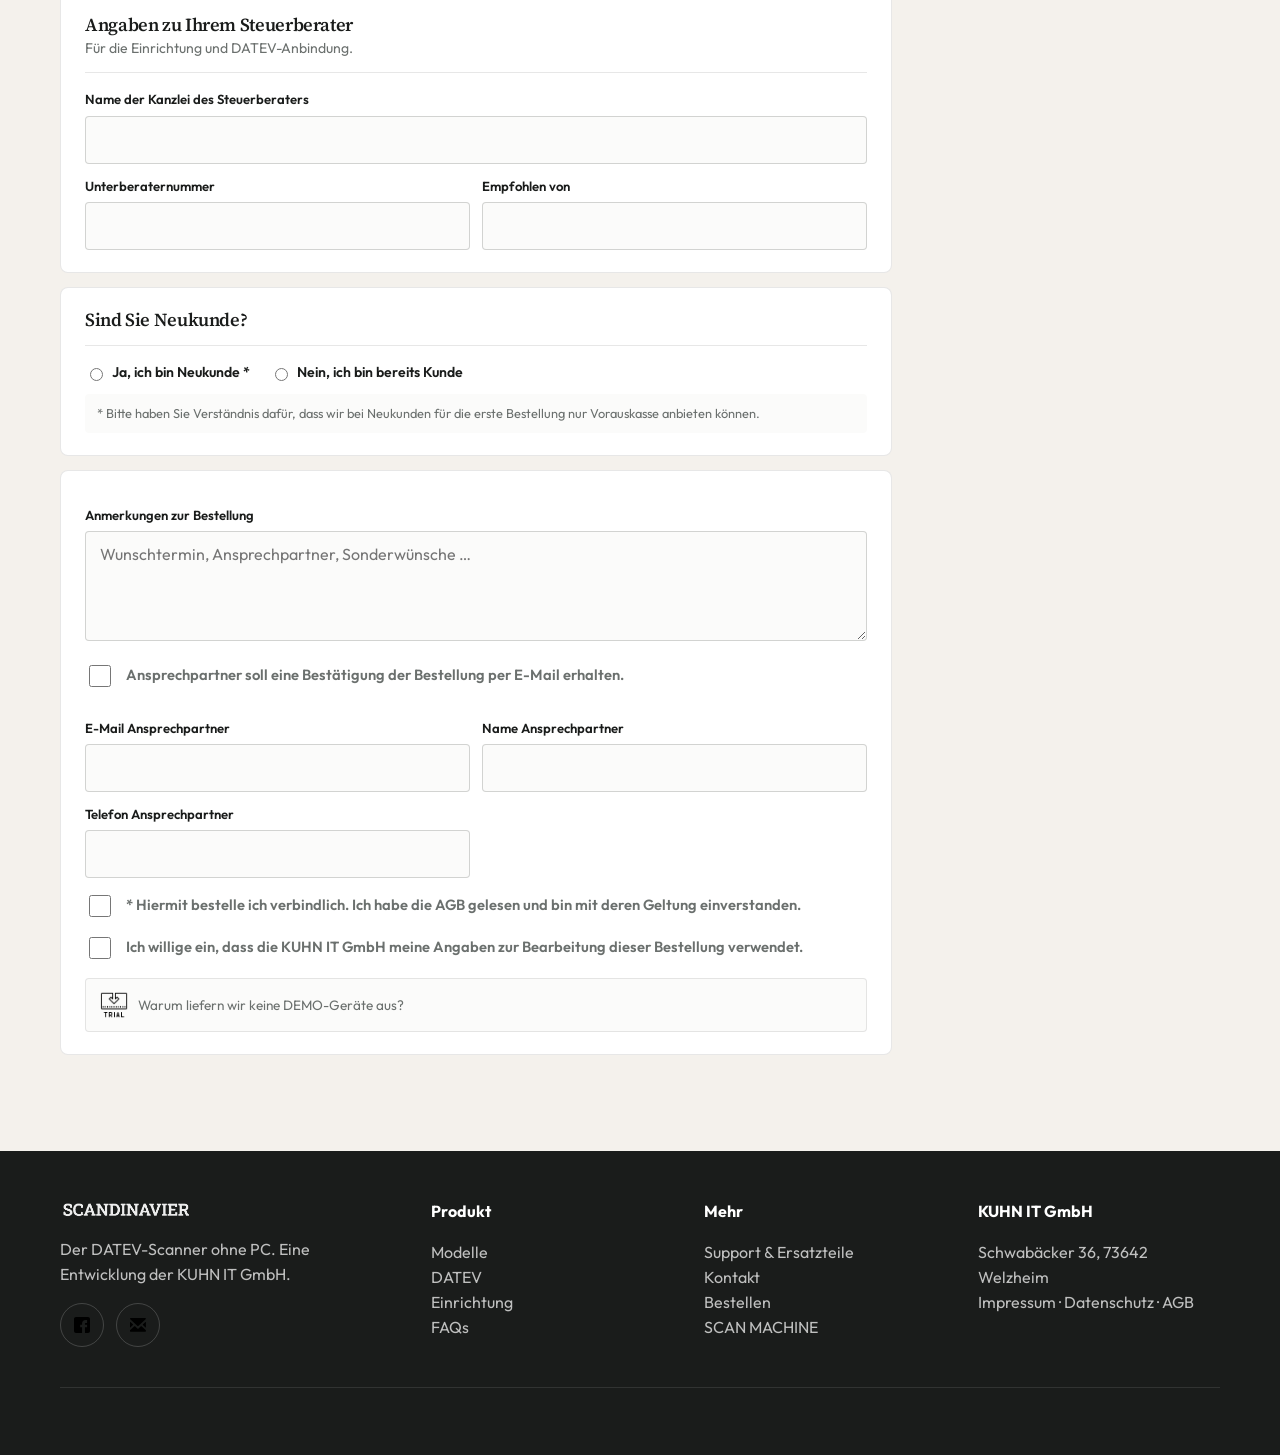
==== commit 58550762: "Add Impressum, Datenschutz and AGB in the new layout, plus a cookie banner. The pages use the publis" ====
--- a/bestellformular.html
+++ b/bestellformular.html
@@ -436,7 +436,7 @@
 
                 <label class="check">
                   <input type="checkbox" id="agb-akzeptiert" name="agb" required>
-                  <span>* Hiermit bestelle ich verbindlich. Ich habe die <a href="https://www.scandinavier.de/agbs" target="_blank" rel="noreferrer">AGB</a> gelesen und bin mit deren Geltung einverstanden.</span>
+                  <span>* Hiermit bestelle ich verbindlich. Ich habe die <a href="agb.html">AGB</a> gelesen und bin mit deren Geltung einverstanden.</span>
                 </label>
                 <label class="check">
                   <input type="checkbox" data-consent required>
@@ -512,9 +512,9 @@
         <div>
           <strong style="color:#fff;">KUHN IT GmbH</strong>
           <p>Schwabäcker 36, 73642 Welzheim<br>
-          <a href="https://www.scandinavier.de/impressum">Impressum</a> ·
-          <a href="https://www.scandinavier.de/datenschutz">Datenschutz</a> ·
-          <a href="https://www.scandinavier.de/agbs">AGB</a></p>
+          <a href="impressum.html">Impressum</a> ·
+          <a href="datenschutz.html">Datenschutz</a> ·
+          <a href="agb.html">AGB</a></p>
         </div>
       </div>
       <div class="legal">
@@ -530,6 +530,7 @@
   </div>
 
   <script src="js/site-chrome.js"></script>
+  <script src="js/cookies.js"></script>
   <script src="js/page-hero.js"></script>
   <script src="js/motion.js"></script>
   <script src="js/ui.js"></script>
--- a/css/styles.css
+++ b/css/styles.css
@@ -5,3 +5,4 @@
 @import url("page-hero.css");
 @import url("home.css");
 @import url("motion.css");
+@import url("cookies.css");
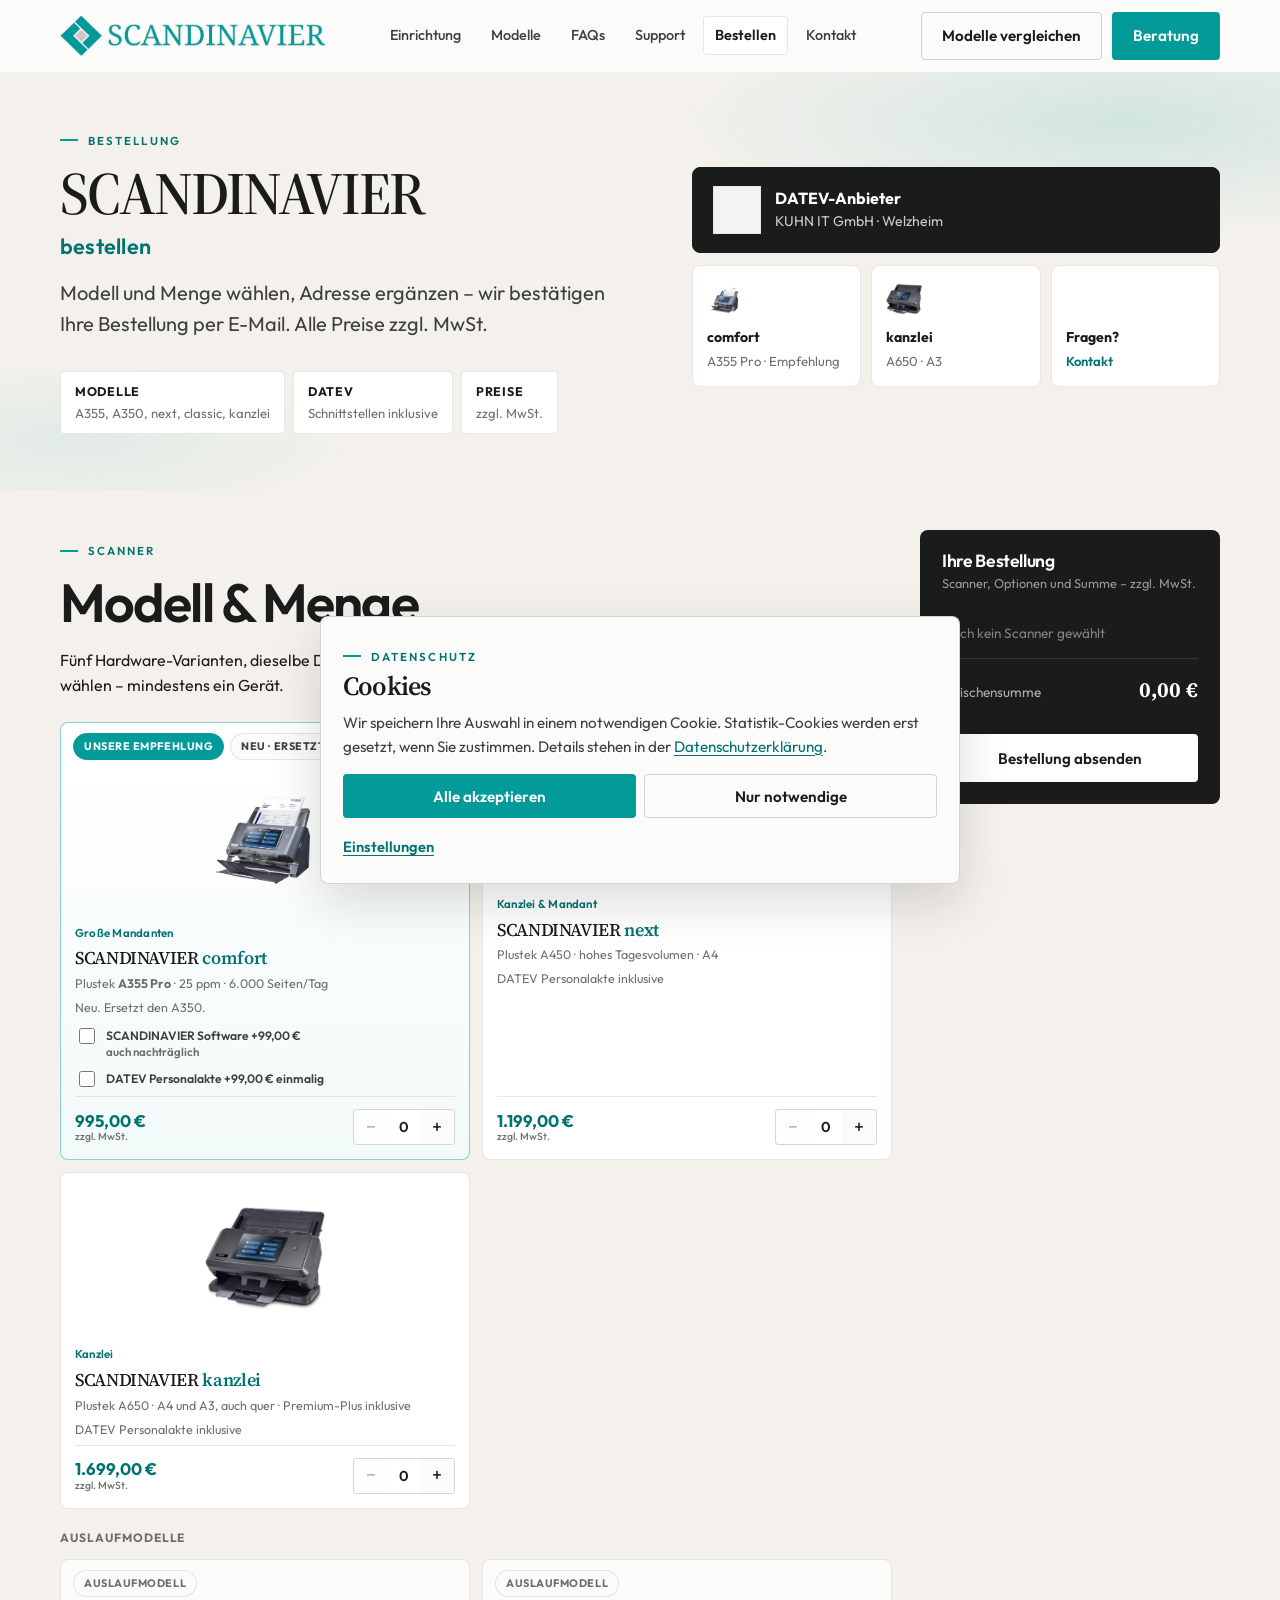
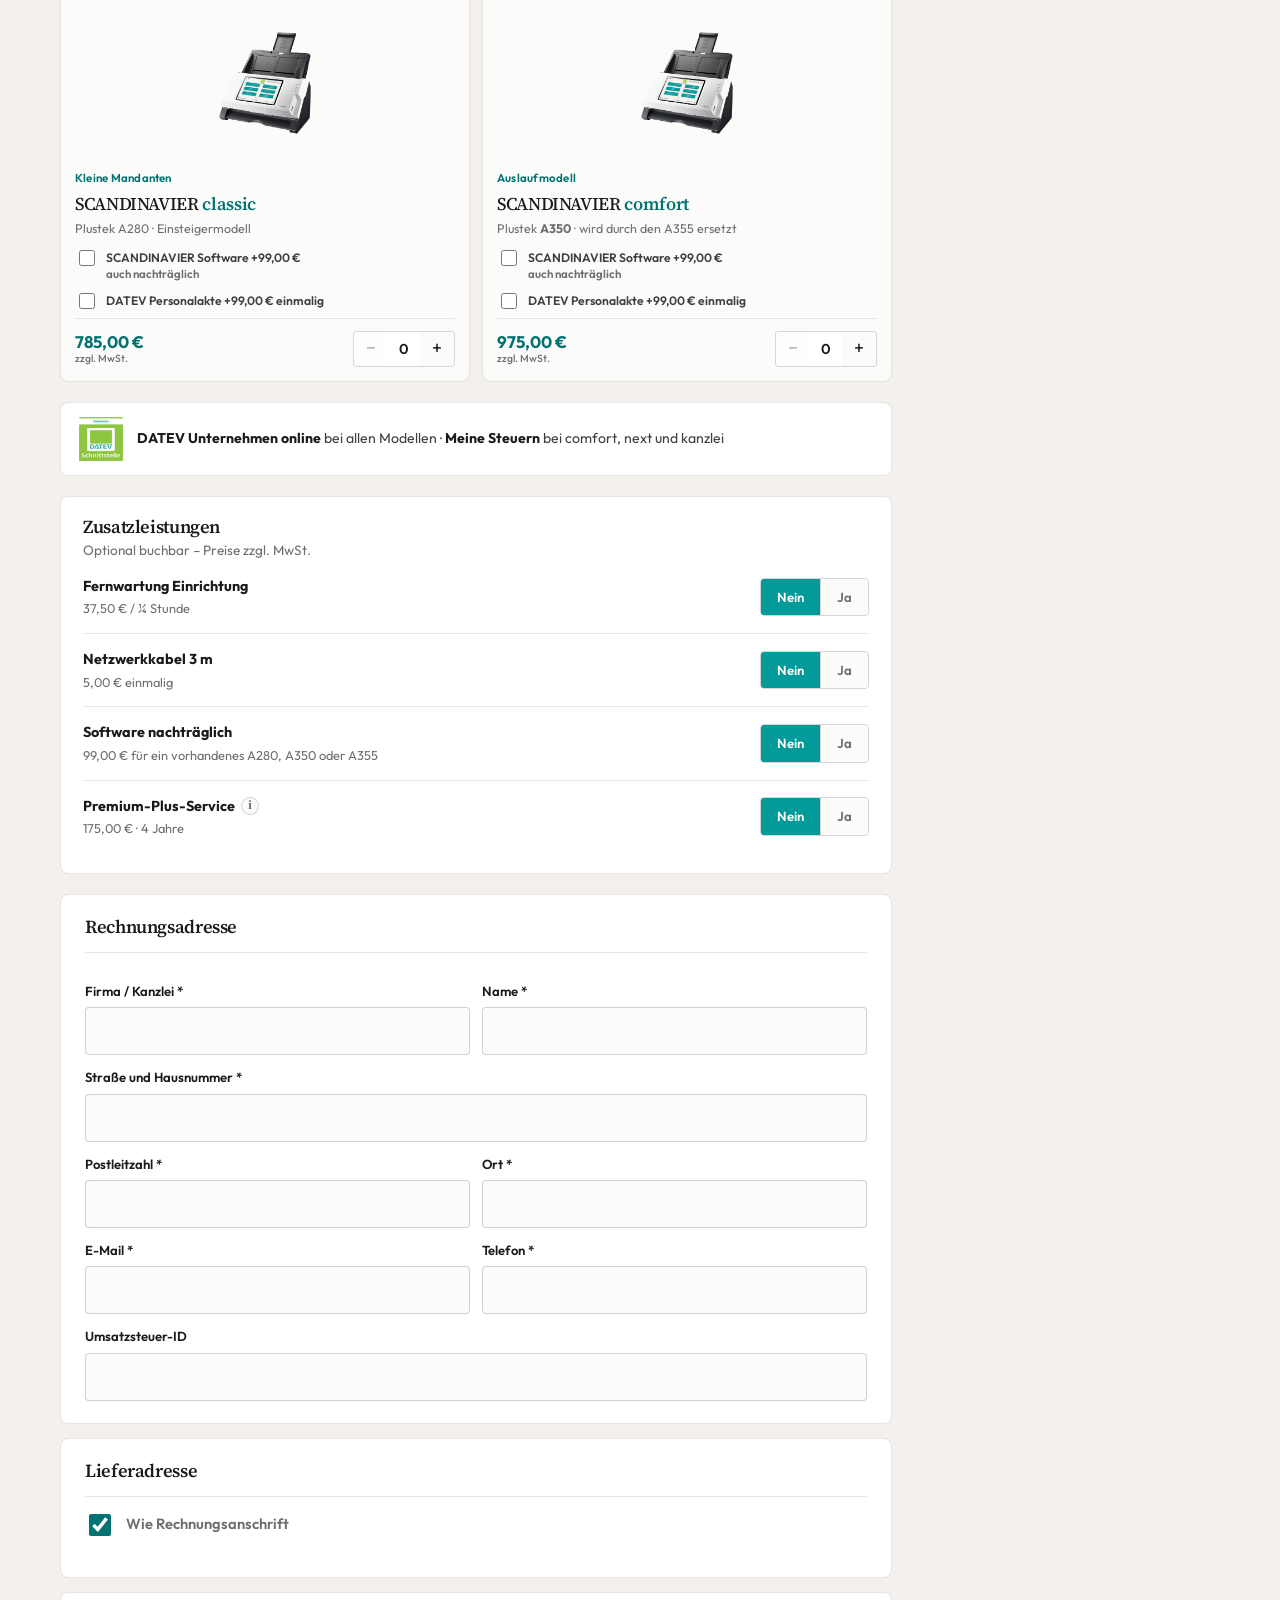
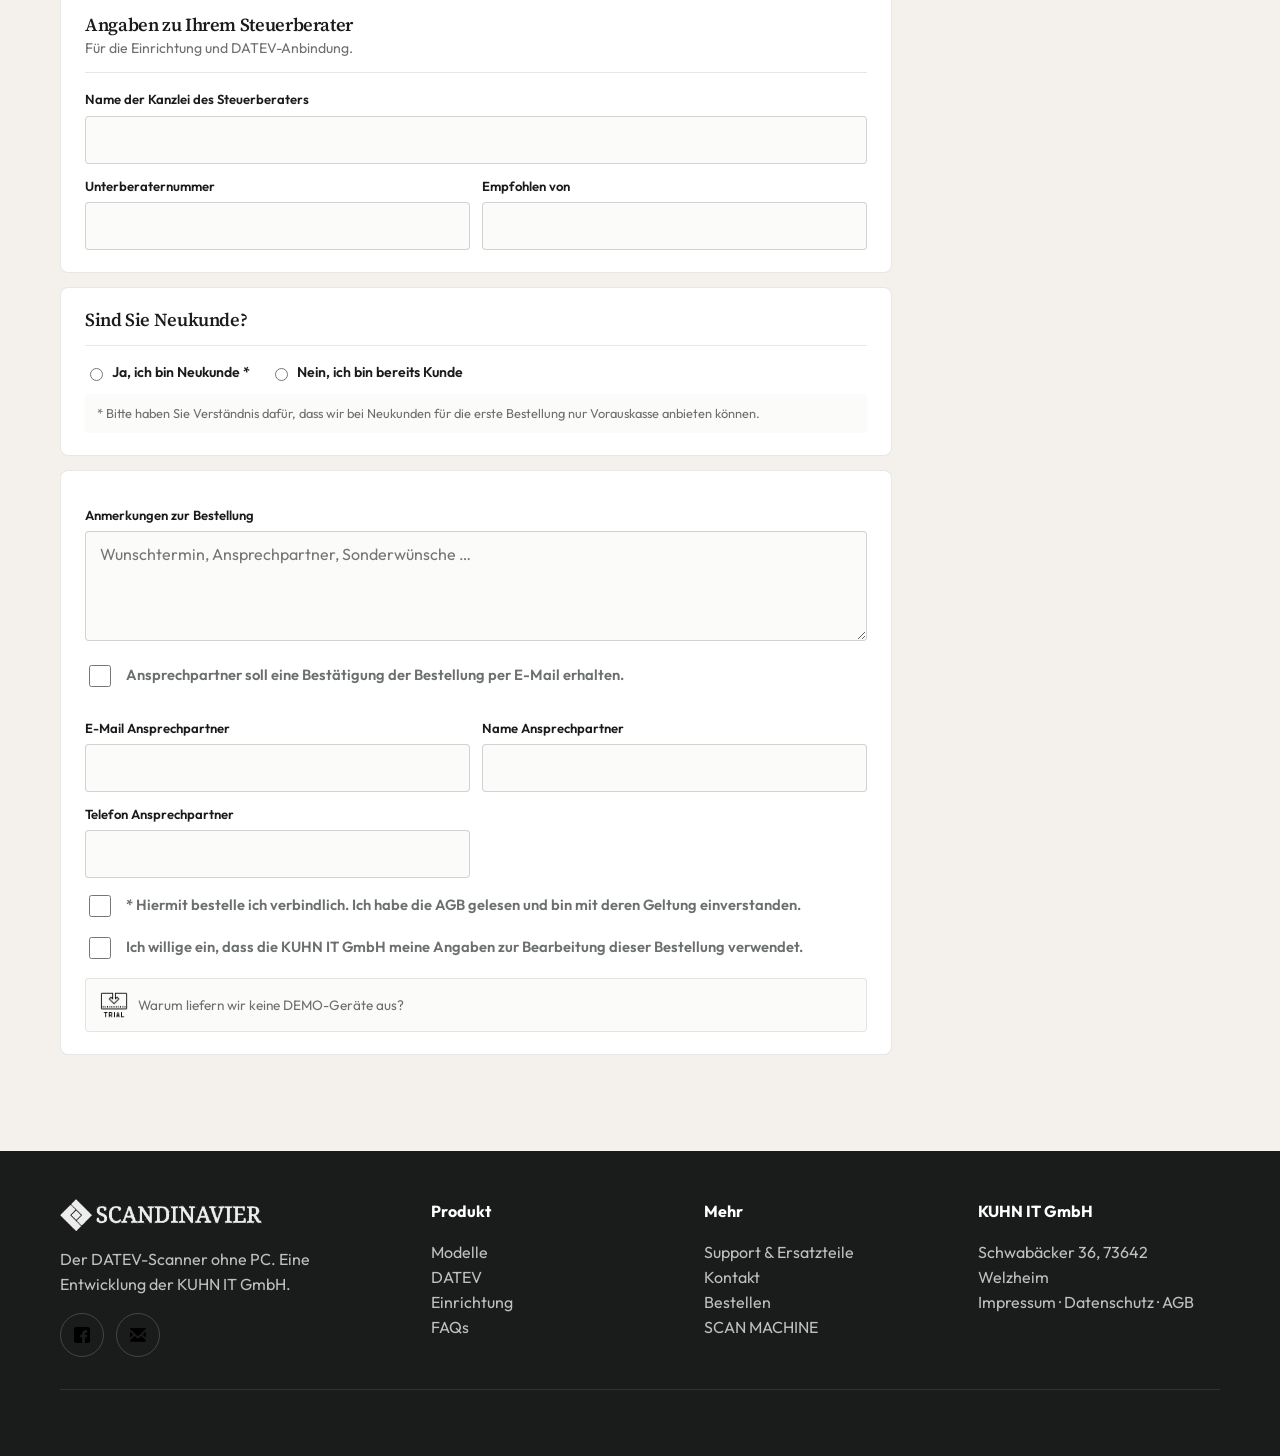
==== commit 60a66189: "Publish the support guides on this site and show the hero scanners at one size. Anleitungen now open" ====
--- a/bestellformular.html
+++ b/bestellformular.html
@@ -10,7 +10,7 @@
   <link href="https://fonts.googleapis.com/css2?family=Outfit:wght@400;500;600;700&family=Source+Serif+4:opsz,wght@8..60,500;8..60,600&display=swap" rel="stylesheet">
   <link rel="stylesheet" href="css/styles.css">
   <link rel="stylesheet" href="css/order.css">
-  <link rel="icon" href="media/homepage/logos/scandinavier-wordmark.png">
+  <link rel="icon" href="media/homepage/logos/scandinavier-mark.png">
 </head>
 <body>
   <a class="skip" href="#inhalt">Zum Inhalt springen</a>
@@ -443,7 +443,7 @@
                   <span>Ich willige ein, dass die KUHN IT GmbH meine Angaben zur Bearbeitung dieser Bestellung verwendet.</span>
                 </label>
 
-                <a class="order-demo-link" href="https://www.scandinavier.de/supports/demogerat" target="_blank" rel="noreferrer">
+                <a class="order-demo-link" href="anleitung.html?a=demogerat">
                   <img src="media/order/demo-info.png" alt="">
                   <span>Warum liefern wir keine DEMO-Geräte aus?</span>
                 </a>
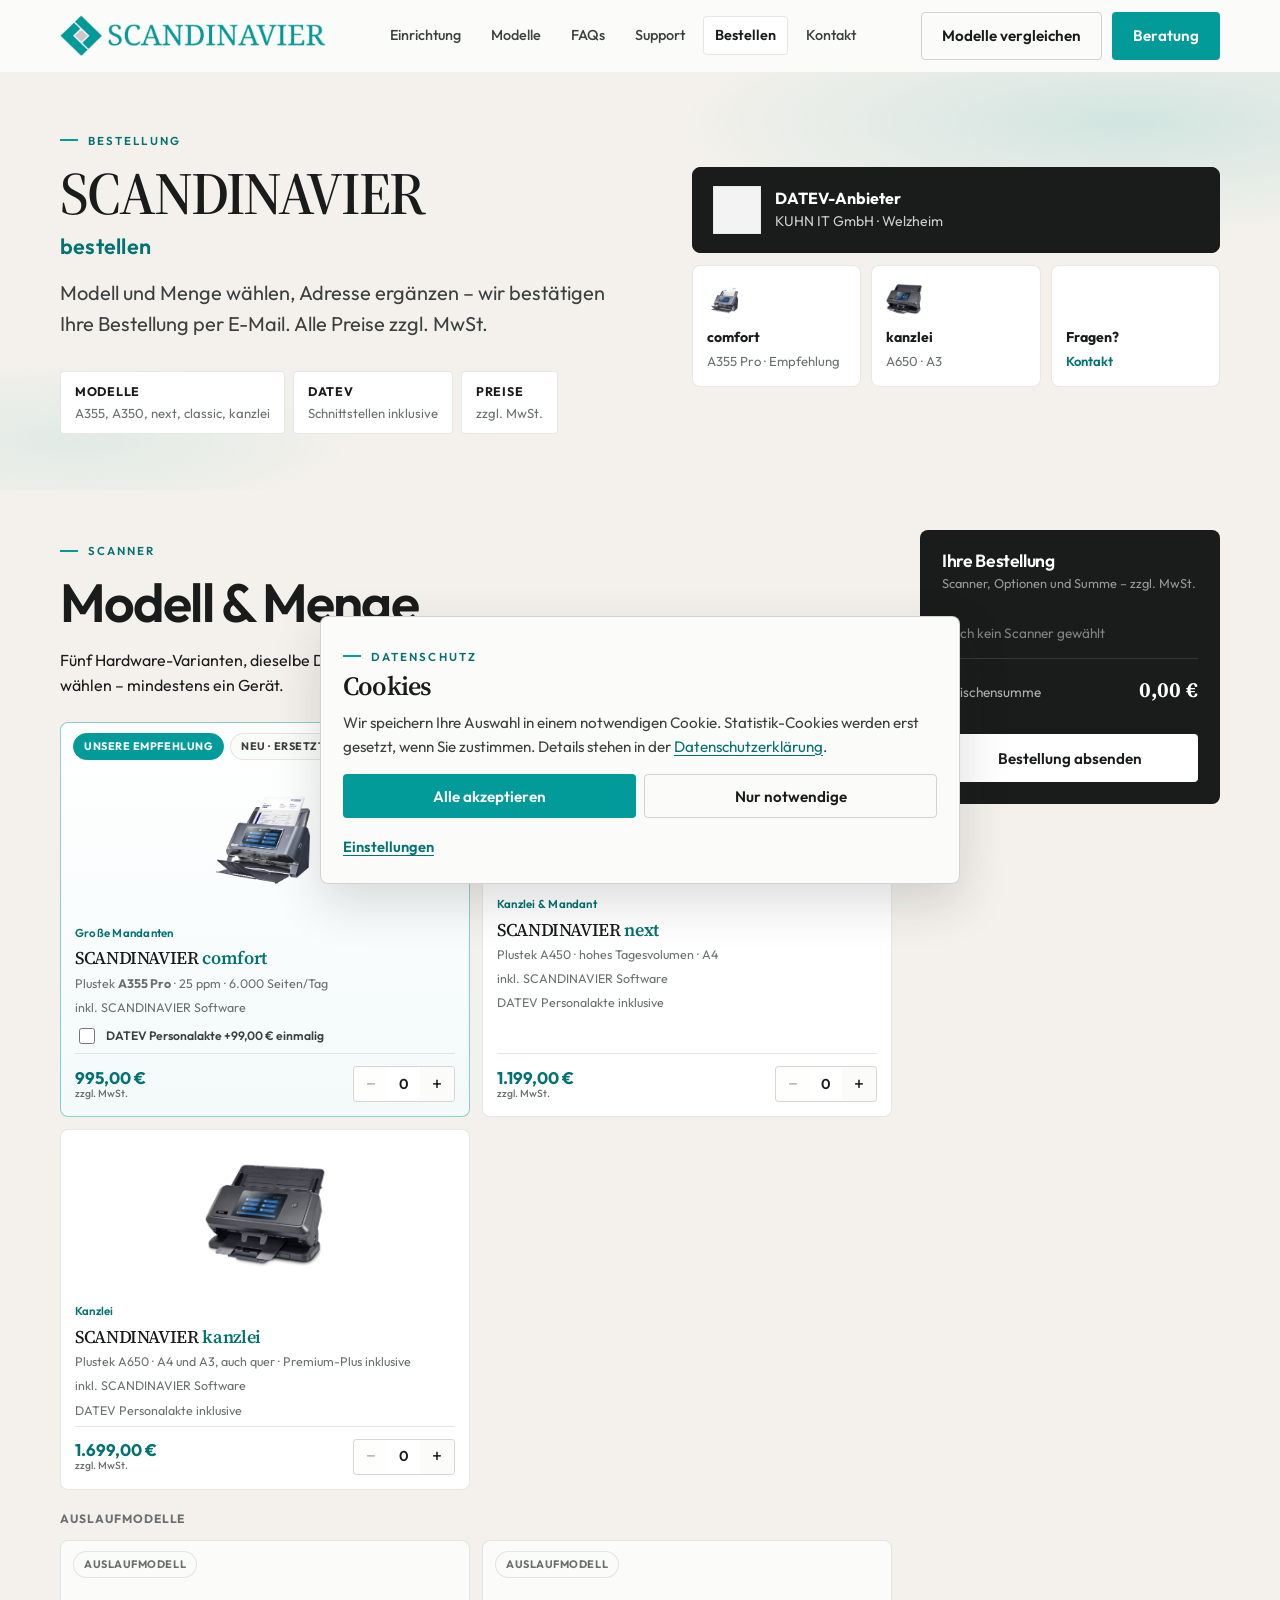
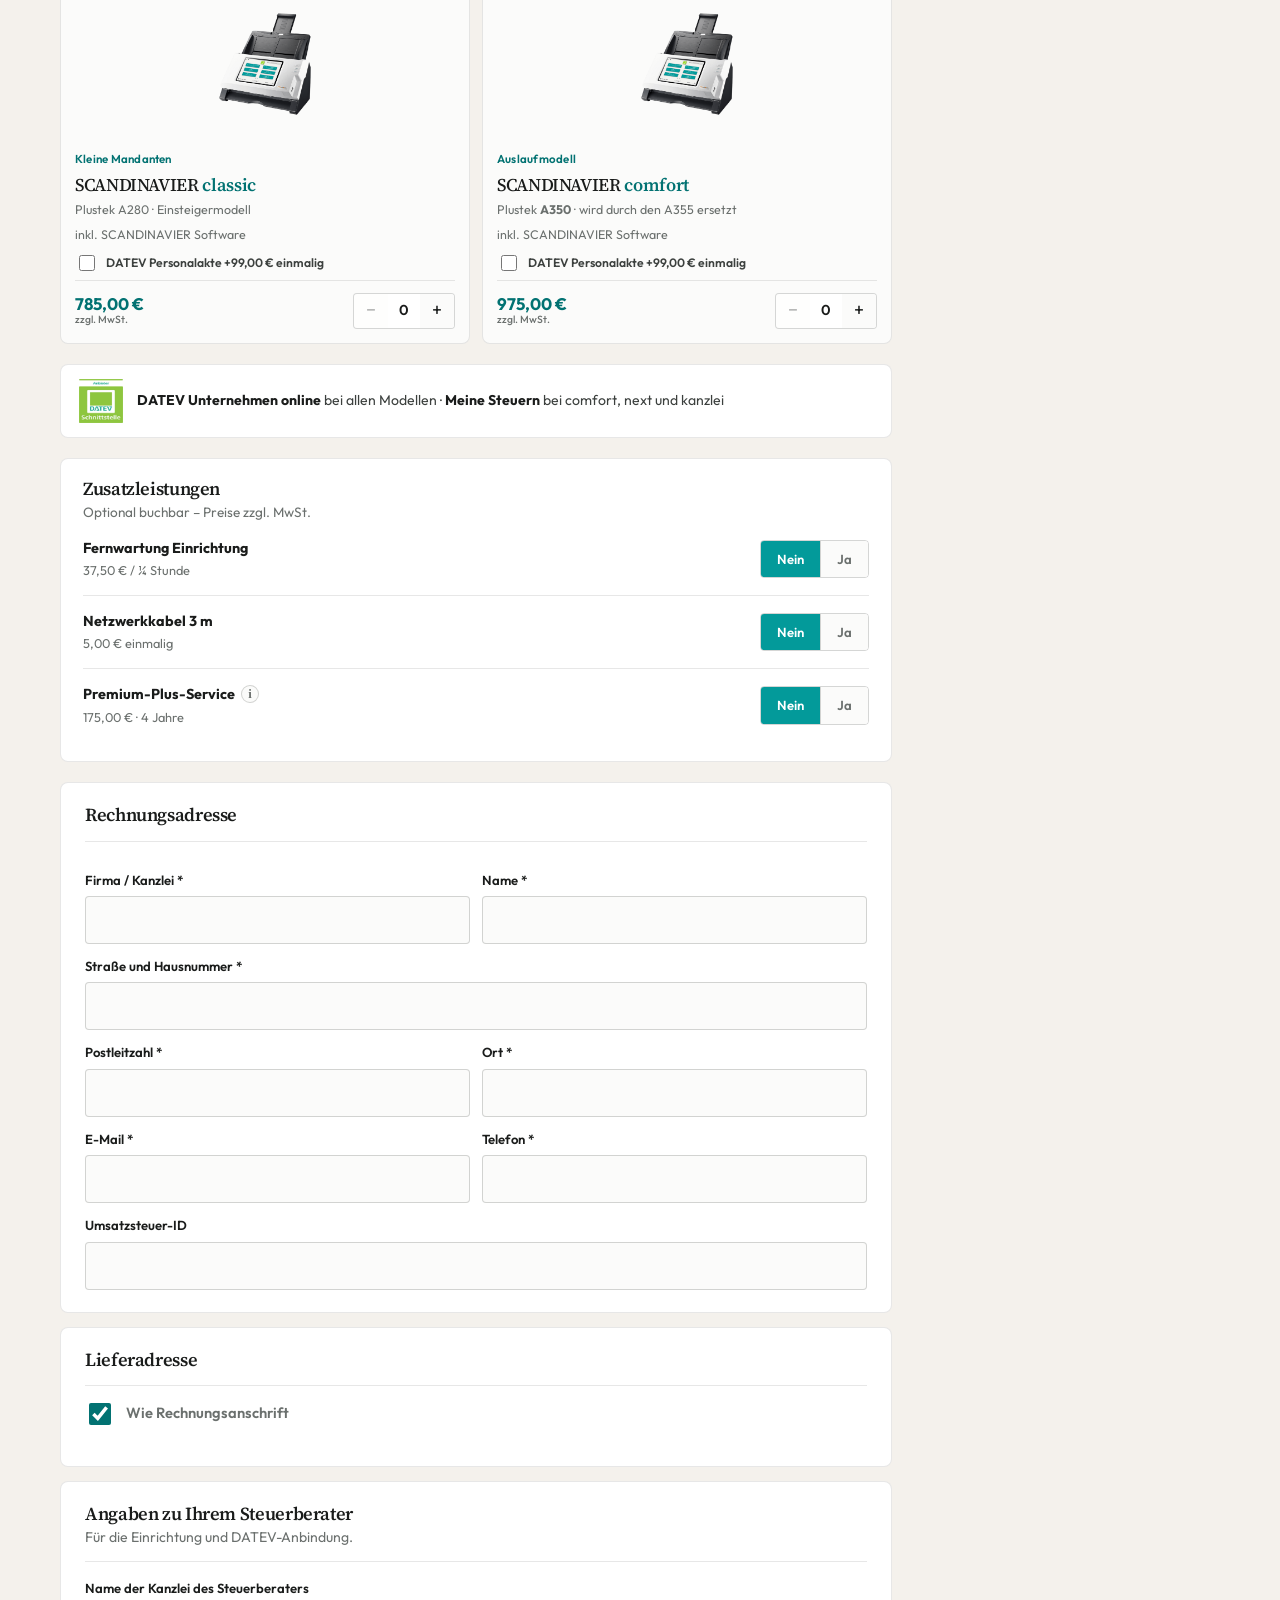
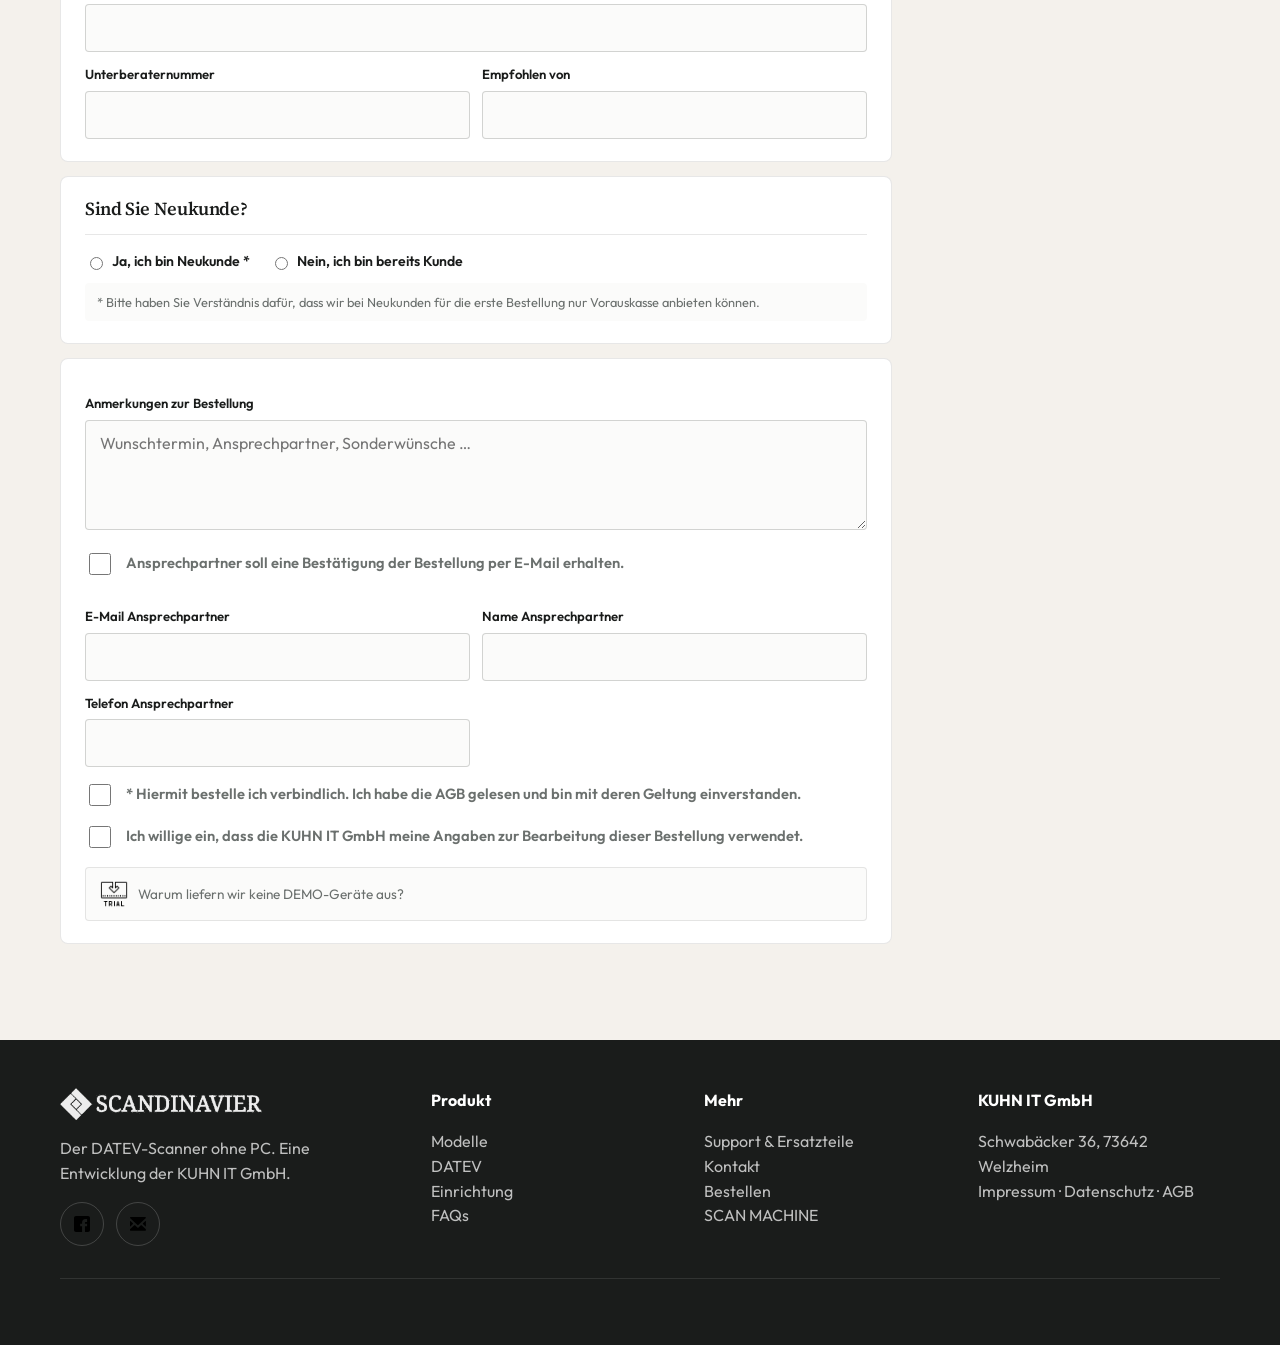
==== commit 1d87ffb9: "Include the SCANDINAVIER software with every scanner again. Co-authored-by: Cursor <cursoragent@curs" ====
--- a/bestellformular.html
+++ b/bestellformular.html
@@ -92,11 +92,7 @@
                     <p class="scanner-card__kicker">Große Mandanten</p>
                     <h3 class="scanner-card__title">SCANDINAVIER <span>comfort</span></h3>
                     <p class="scanner-card__meta">Plustek <strong>A355 Pro</strong> · 25 ppm · 6.000 Seiten/Tag</p>
-                    <p class="scanner-card__note">Neu. Ersetzt den A350.</p>
-                    <label class="scanner-card__addon">
-                      <input type="checkbox" name="a355-software" id="a355-software" data-software="a355">
-                      <span>SCANDINAVIER Software +99,00 € <small>auch nachträglich</small></span>
-                    </label>
+                    <p class="scanner-card__note">inkl. SCANDINAVIER Software</p>
                     <label class="scanner-card__addon">
                       <input type="checkbox" name="a355-personalakte" id="a355-personalakte" data-personalakte="a355">
                       <span>DATEV Personalakte +99,00 € einmalig</span>
@@ -124,6 +120,7 @@
                     <p class="scanner-card__kicker">Kanzlei &amp; Mandant</p>
                     <h3 class="scanner-card__title">SCANDINAVIER <span>next</span></h3>
                     <p class="scanner-card__meta">Plustek A450 · hohes Tagesvolumen · A4</p>
+                    <p class="scanner-card__note">inkl. SCANDINAVIER Software</p>
                     <p class="scanner-card__note">DATEV Personalakte inklusive</p>
                     <div class="scanner-card__foot">
                       <div class="scanner-card__price">1.199,00 €<small>zzgl. MwSt.</small></div>
@@ -148,6 +145,7 @@
                     <p class="scanner-card__kicker">Kanzlei</p>
                     <h3 class="scanner-card__title">SCANDINAVIER <span>kanzlei</span></h3>
                     <p class="scanner-card__meta">Plustek A650 · A4 und A3, auch quer · Premium-Plus inklusive</p>
+                    <p class="scanner-card__note">inkl. SCANDINAVIER Software</p>
                     <p class="scanner-card__note">DATEV Personalakte inklusive</p>
                     <div class="scanner-card__foot">
                       <div class="scanner-card__price">1.699,00 €<small>zzgl. MwSt.</small></div>
@@ -176,10 +174,7 @@
                     <p class="scanner-card__kicker">Kleine Mandanten</p>
                     <h3 class="scanner-card__title">SCANDINAVIER <span>classic</span></h3>
                     <p class="scanner-card__meta">Plustek A280 · Einsteigermodell</p>
-                    <label class="scanner-card__addon">
-                      <input type="checkbox" name="a280-software" id="a280-software" data-software="a280">
-                      <span>SCANDINAVIER Software +99,00 € <small>auch nachträglich</small></span>
-                    </label>
+                    <p class="scanner-card__note">inkl. SCANDINAVIER Software</p>
                     <label class="scanner-card__addon">
                       <input type="checkbox" name="a280-personalakte" id="a280-personalakte" data-personalakte="a280">
                       <span>DATEV Personalakte +99,00 € einmalig</span>
@@ -209,10 +204,7 @@
                     <p class="scanner-card__kicker">Auslaufmodell</p>
                     <h3 class="scanner-card__title">SCANDINAVIER <span>comfort</span></h3>
                     <p class="scanner-card__meta">Plustek <strong>A350</strong> · wird durch den A355 ersetzt</p>
-                    <label class="scanner-card__addon">
-                      <input type="checkbox" name="a350-software" id="a350-software" data-software="a350">
-                      <span>SCANDINAVIER Software +99,00 € <small>auch nachträglich</small></span>
-                    </label>
+                    <p class="scanner-card__note">inkl. SCANDINAVIER Software</p>
                     <label class="scanner-card__addon">
                       <input type="checkbox" name="a350-personalakte" id="a350-personalakte" data-personalakte="a350">
                       <span>DATEV Personalakte +99,00 € einmalig</span>
@@ -264,16 +256,6 @@
                     <label class="segmented__btn"><input type="radio" name="netzwerkkabel" value="ja" required><span>Ja</span></label>
                   </div>
                 </li>
-                <li class="order-option">
-                  <div class="order-option__text">
-                    <strong>Software nachträglich</strong>
-                    <span>99,00 € für ein vorhandenes A280, A350 oder A355</span>
-                  </div>
-                  <div class="segmented" role="radiogroup" aria-label="Software nachträglich">
-                    <label class="segmented__btn"><input type="radio" name="software-nachtraeglich" value="nein" checked><span>Nein</span></label>
-                    <label class="segmented__btn"><input type="radio" name="software-nachtraeglich" value="ja"><span>Ja</span></label>
-                  </div>
-                </li>
                 <li class="order-option" id="premium-option">
                   <div class="order-option__text">
                     <strong class="order-option__title">Premium-Plus-Service
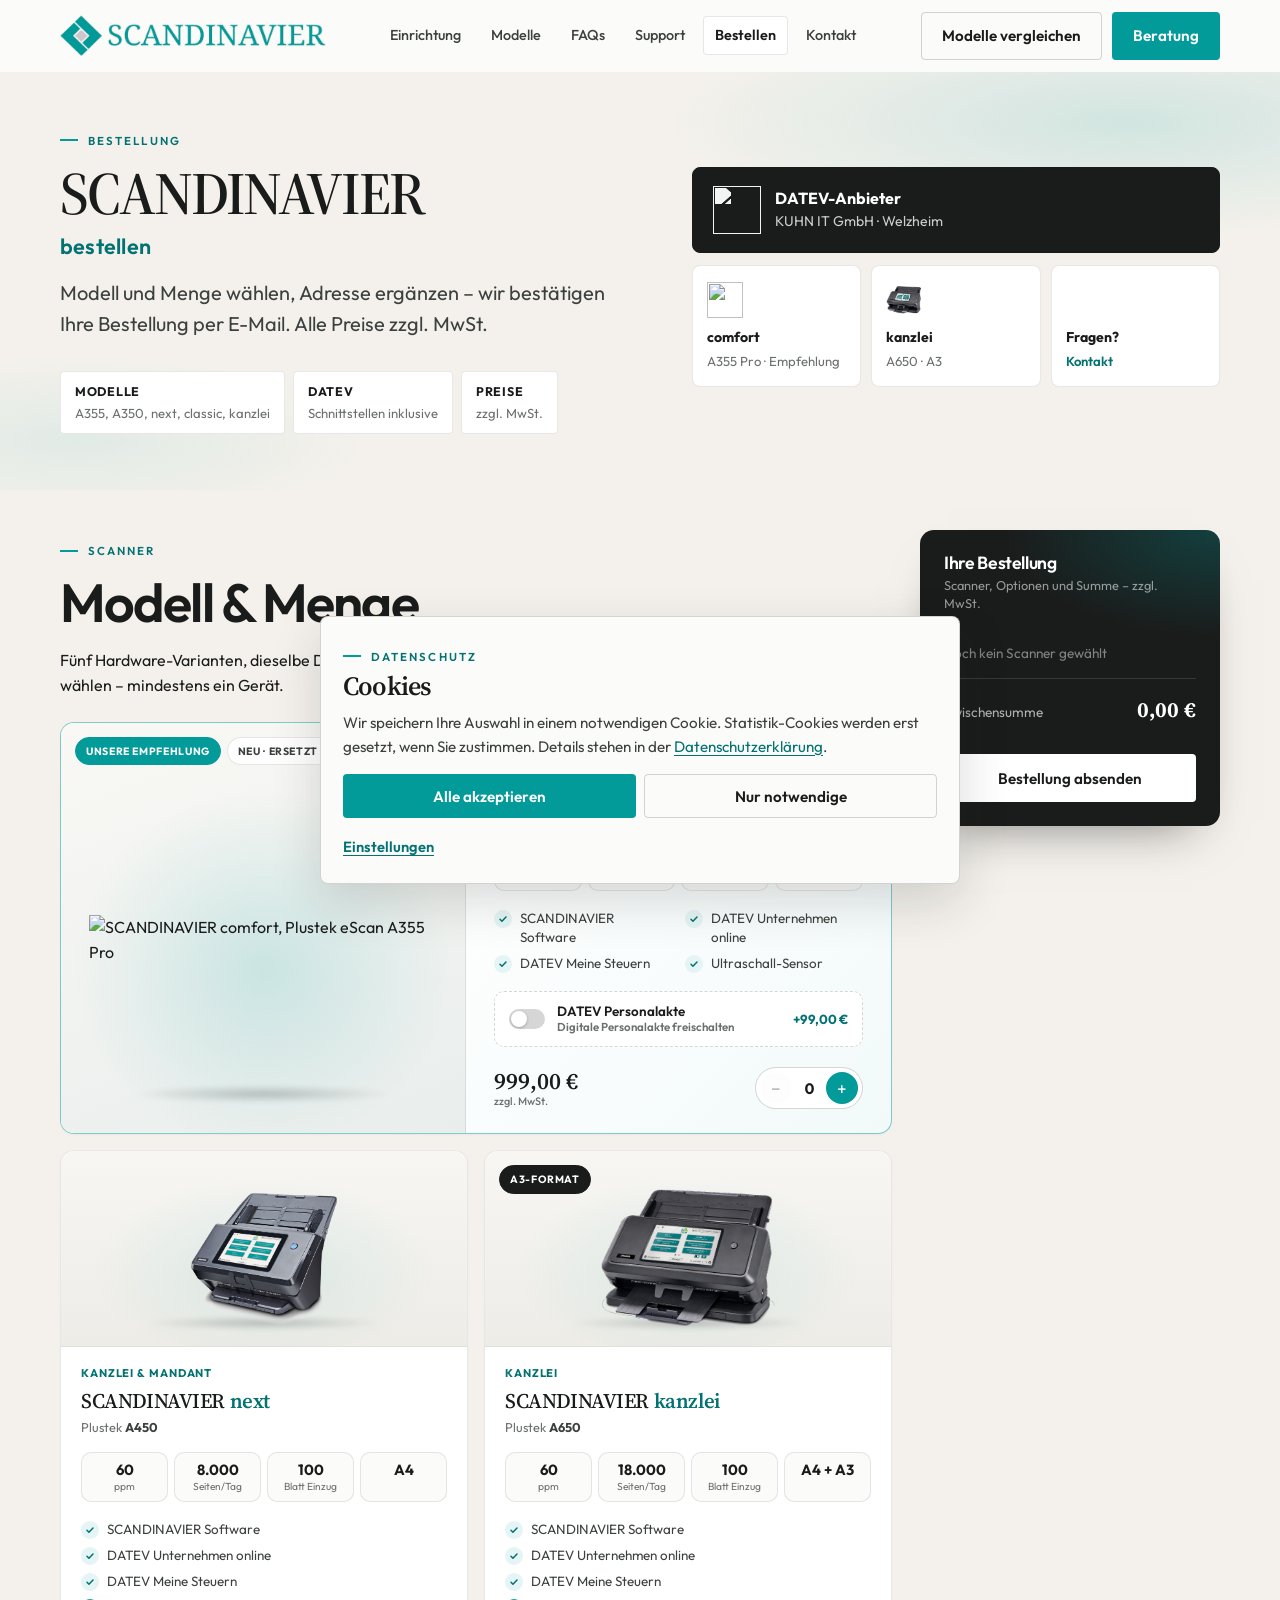
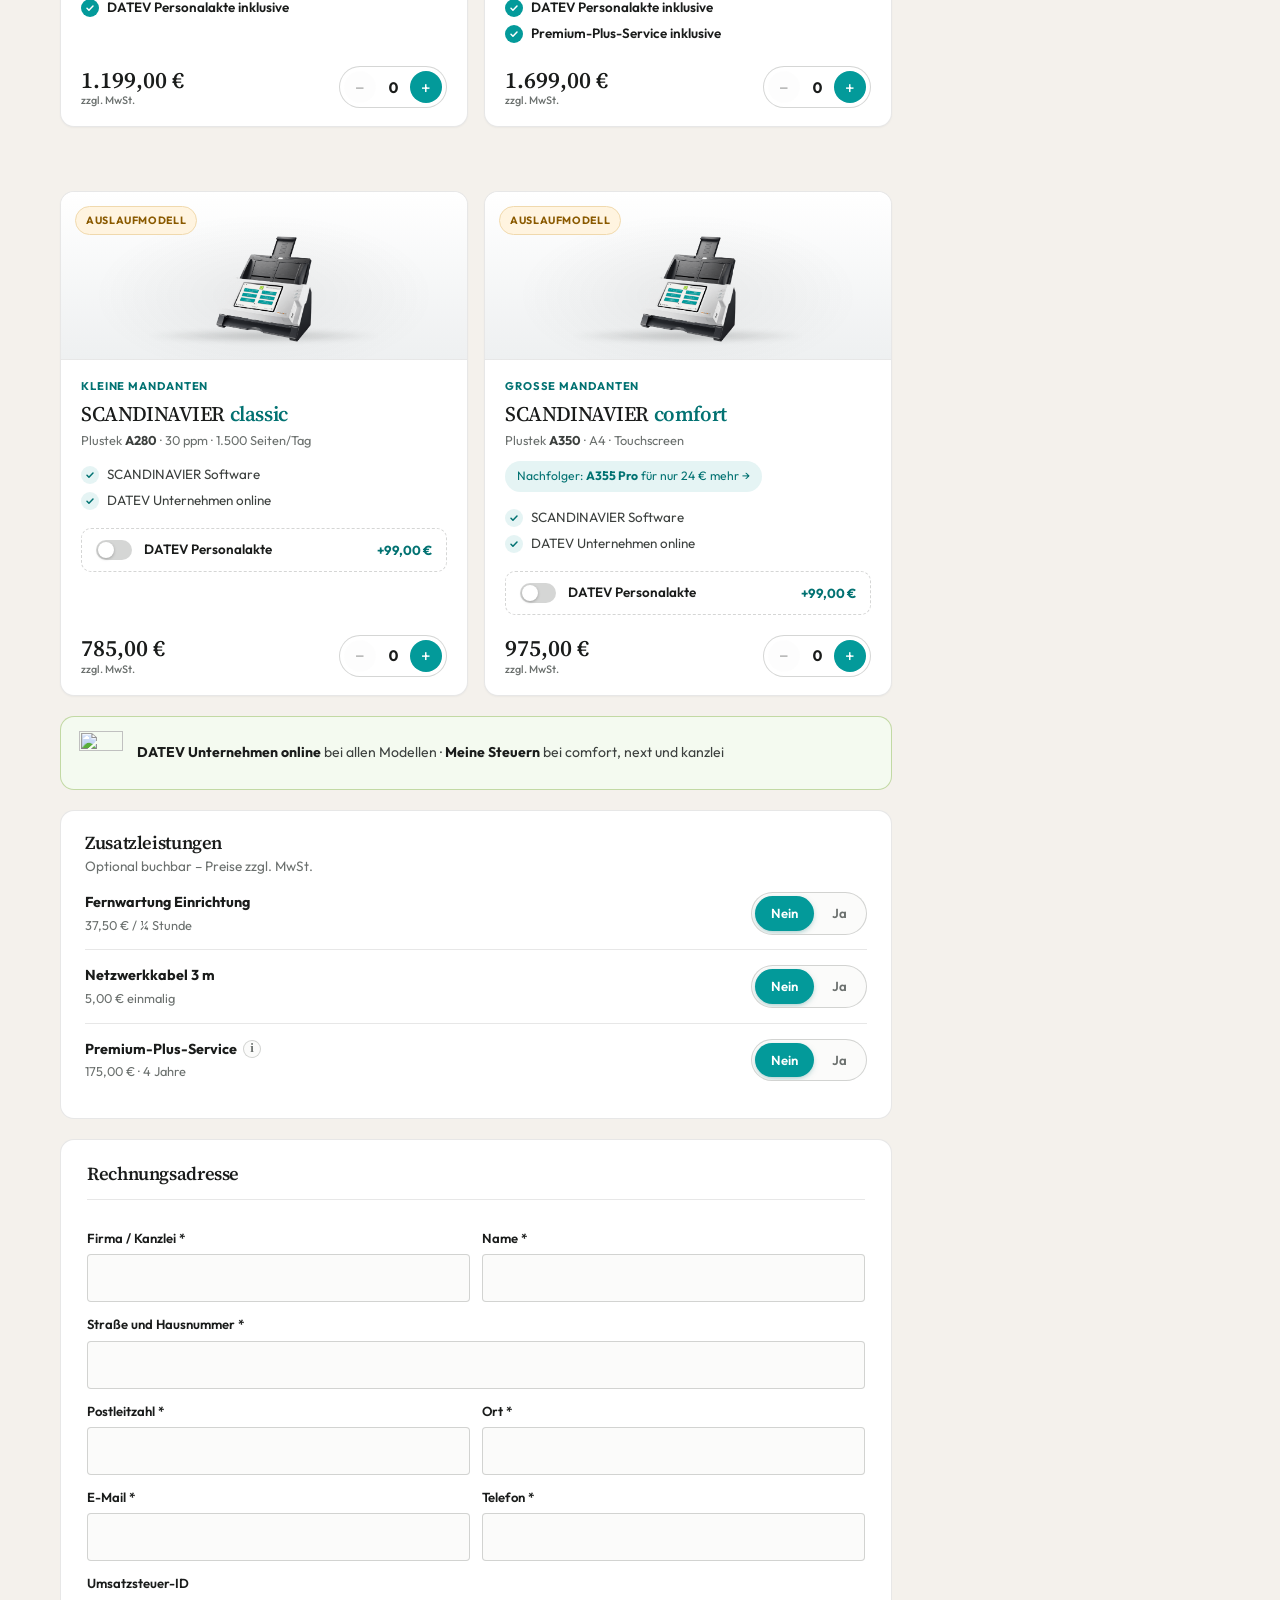
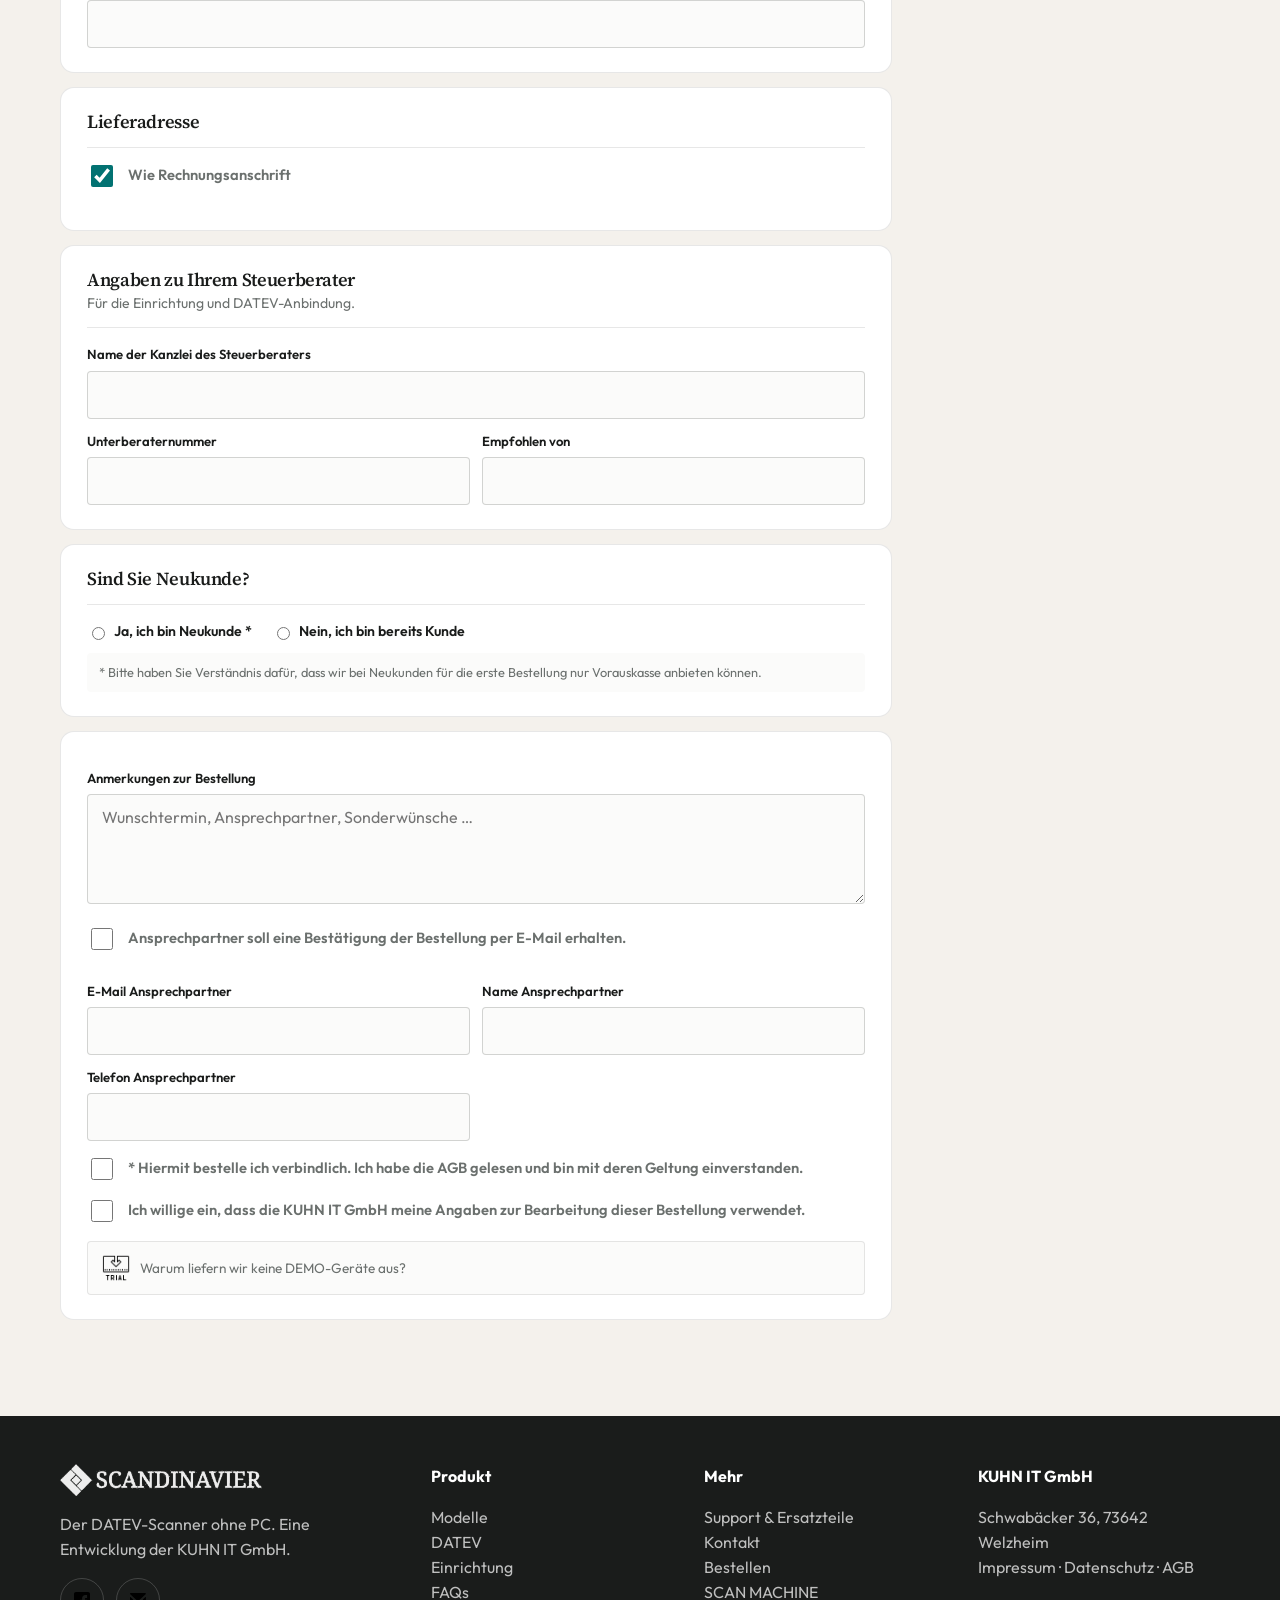
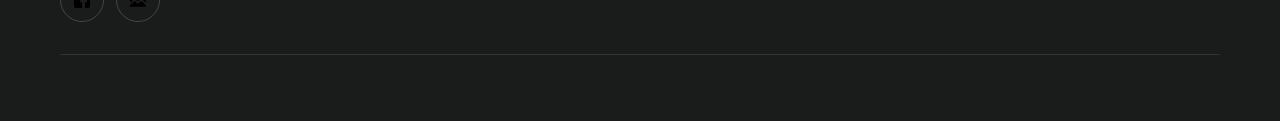
==== commit d3e713d8: "Update A650 imagery, align DATEV logos, and refine order form. Replace the kanzlei product shots wit" ====
--- a/bestellformular.html
+++ b/bestellformular.html
@@ -40,7 +40,7 @@
       </template>
       <template data-part="aside">
         <div class="page-hero-tile page-hero-tile--featured">
-          <img src="media/homepage/logos/datev-anbieter-256.png" alt="">
+          <img src="media/homepage/logos/datev-logo.png" alt="">
           <div>
             <strong>DATEV-Anbieter</strong>
             <span>KUHN IT GmbH · Welzheim</span>
@@ -48,7 +48,7 @@
         </div>
         <div class="page-hero-tile-grid">
           <article class="page-hero-tile">
-            <img src="media/a355/a355-hero.png" alt="">
+            <img src="media/a355/a355-image.png" alt="">
             <strong>comfort</strong>
             <span>A355 Pro · Empfehlung</span>
           </article>
@@ -81,24 +81,36 @@
 
               <div class="scanner-grid" aria-label="Scanner-Modelle">
                 <article class="scanner-card is-featured" id="scanner-a355" data-scanner-card="a355">
-                  <div class="scanner-card__labels">
-                    <span class="scanner-pill scanner-pill--rec">Unsere Empfehlung</span>
-                    <span class="scanner-pill">Neu · ersetzt den A350</span>
-                  </div>
                   <div class="scanner-card__media">
-                    <img src="media/a355/a355-hero.png" alt="SCANDINAVIER comfort, Plustek eScan A355 Pro">
+                    <div class="scanner-card__labels">
+                      <span class="scanner-pill scanner-pill--rec">Unsere Empfehlung</span>
+                      <span class="scanner-pill">Neu · ersetzt den A350</span>
+                    </div>
+                    <img src="media/a355/a355-image.png" alt="SCANDINAVIER comfort, Plustek eScan A355 Pro">
                   </div>
                   <div class="scanner-card__body">
                     <p class="scanner-card__kicker">Große Mandanten</p>
                     <h3 class="scanner-card__title">SCANDINAVIER <span>comfort</span></h3>
-                    <p class="scanner-card__meta">Plustek <strong>A355 Pro</strong> · 25 ppm · 6.000 Seiten/Tag</p>
-                    <p class="scanner-card__note">inkl. SCANDINAVIER Software</p>
-                    <label class="scanner-card__addon">
+                    <p class="scanner-card__meta">Plustek <strong>A355 Pro</strong></p>
+                    <ul class="scanner-specs" aria-label="Technische Daten">
+                      <li><strong>25</strong> ppm</li>
+                      <li><strong>6.000</strong> Seiten/Tag</li>
+                      <li><strong>50</strong> Blatt Einzug</li>
+                      <li><strong>A4</strong></li>
+                    </ul>
+                    <ul class="scanner-perks" aria-label="Inklusive">
+                      <li>SCANDINAVIER Software</li>
+                      <li>DATEV Unternehmen online</li>
+                      <li>DATEV Meine Steuern</li>
+                      <li>Ultraschall-Sensor</li>
+                    </ul>
+                    <label class="scanner-addon">
                       <input type="checkbox" name="a355-personalakte" id="a355-personalakte" data-personalakte="a355">
-                      <span>DATEV Personalakte +99,00 € einmalig</span>
+                      <span class="scanner-addon__text"><strong>DATEV Personalakte</strong><small>Digitale Personalakte freischalten</small></span>
+                      <span class="scanner-addon__price">+99,00 €</span>
                     </label>
                     <div class="scanner-card__foot">
-                      <div class="scanner-card__price">995,00 €<small>zzgl. MwSt.</small></div>
+                      <div class="scanner-card__price">999,00 €<small>zzgl. MwSt.</small></div>
                       <div class="scanner-card__stepper">
                         <span class="visually-hidden" id="lbl-qty-a355">Anzahl comfort</span>
                         <div class="qty-stepper qty-stepper--light" role="group" aria-labelledby="lbl-qty-a355">
@@ -119,9 +131,19 @@
                   <div class="scanner-card__body">
                     <p class="scanner-card__kicker">Kanzlei &amp; Mandant</p>
                     <h3 class="scanner-card__title">SCANDINAVIER <span>next</span></h3>
-                    <p class="scanner-card__meta">Plustek A450 · hohes Tagesvolumen · A4</p>
-                    <p class="scanner-card__note">inkl. SCANDINAVIER Software</p>
-                    <p class="scanner-card__note">DATEV Personalakte inklusive</p>
+                    <p class="scanner-card__meta">Plustek <strong>A450</strong></p>
+                    <ul class="scanner-specs" aria-label="Technische Daten">
+                      <li><strong>60</strong> ppm</li>
+                      <li><strong>8.000</strong> Seiten/Tag</li>
+                      <li><strong>100</strong> Blatt Einzug</li>
+                      <li><strong>A4</strong></li>
+                    </ul>
+                    <ul class="scanner-perks" aria-label="Inklusive">
+                      <li>SCANDINAVIER Software</li>
+                      <li>DATEV Unternehmen online</li>
+                      <li>DATEV Meine Steuern</li>
+                      <li class="is-highlight">DATEV Personalakte inklusive</li>
+                    </ul>
                     <div class="scanner-card__foot">
                       <div class="scanner-card__price">1.199,00 €<small>zzgl. MwSt.</small></div>
                       <div class="scanner-card__stepper">
@@ -139,14 +161,28 @@
 
                 <article class="scanner-card" id="scanner-a650" data-scanner-card="a650">
                   <div class="scanner-card__media">
-                    <img src="media/order/a650-product.png" alt="SCANDINAVIER kanzlei, Plustek A650">
+                    <div class="scanner-card__labels">
+                      <span class="scanner-pill scanner-pill--a3">A3-Format</span>
+                    </div>
+                    <img src="media/homepage/products/scandinavier-a650.png" alt="SCANDINAVIER kanzlei, Plustek A650">
                   </div>
                   <div class="scanner-card__body">
                     <p class="scanner-card__kicker">Kanzlei</p>
                     <h3 class="scanner-card__title">SCANDINAVIER <span>kanzlei</span></h3>
-                    <p class="scanner-card__meta">Plustek A650 · A4 und A3, auch quer · Premium-Plus inklusive</p>
-                    <p class="scanner-card__note">inkl. SCANDINAVIER Software</p>
-                    <p class="scanner-card__note">DATEV Personalakte inklusive</p>
+                    <p class="scanner-card__meta">Plustek <strong>A650</strong></p>
+                    <ul class="scanner-specs" aria-label="Technische Daten">
+                      <li><strong>60</strong> ppm</li>
+                      <li><strong>18.000</strong> Seiten/Tag</li>
+                      <li><strong>100</strong> Blatt Einzug</li>
+                      <li><strong>A4 + A3</strong></li>
+                    </ul>
+                    <ul class="scanner-perks" aria-label="Inklusive">
+                      <li>SCANDINAVIER Software</li>
+                      <li>DATEV Unternehmen online</li>
+                      <li>DATEV Meine Steuern</li>
+                      <li class="is-highlight">DATEV Personalakte inklusive</li>
+                      <li class="is-highlight">Premium-Plus-Service inklusive</li>
+                    </ul>
                     <div class="scanner-card__foot">
                       <div class="scanner-card__price">1.699,00 €<small>zzgl. MwSt.</small></div>
                       <div class="scanner-card__stepper">
@@ -162,22 +198,26 @@
                   </div>
                 </article>
 
-                <p class="scanner-legacy-label">Auslaufmodelle</p>
+                <p class="scanner-legacy-label">Auslaufmodelle · solange Vorrat reicht</p>
                 <article class="scanner-card is-legacy" id="scanner-a280" data-scanner-card="a280">
-                  <div class="scanner-card__labels">
-                    <span class="scanner-pill scanner-pill--end">Auslaufmodell</span>
-                  </div>
                   <div class="scanner-card__media">
+                    <div class="scanner-card__labels">
+                      <span class="scanner-pill scanner-pill--end">Auslaufmodell</span>
+                    </div>
                     <img src="media/order/a280-product.png" alt="SCANDINAVIER classic, Plustek A280">
                   </div>
                   <div class="scanner-card__body">
                     <p class="scanner-card__kicker">Kleine Mandanten</p>
                     <h3 class="scanner-card__title">SCANDINAVIER <span>classic</span></h3>
-                    <p class="scanner-card__meta">Plustek A280 · Einsteigermodell</p>
-                    <p class="scanner-card__note">inkl. SCANDINAVIER Software</p>
-                    <label class="scanner-card__addon">
+                    <p class="scanner-card__meta">Plustek <strong>A280</strong> · 30 ppm · 1.500 Seiten/Tag</p>
+                    <ul class="scanner-perks" aria-label="Inklusive">
+                      <li>SCANDINAVIER Software</li>
+                      <li>DATEV Unternehmen online</li>
+                    </ul>
+                    <label class="scanner-addon">
                       <input type="checkbox" name="a280-personalakte" id="a280-personalakte" data-personalakte="a280">
-                      <span>DATEV Personalakte +99,00 € einmalig</span>
+                      <span class="scanner-addon__text"><strong>DATEV Personalakte</strong></span>
+                      <span class="scanner-addon__price">+99,00 €</span>
                     </label>
                     <div class="scanner-card__foot">
                       <div class="scanner-card__price">785,00 €<small>zzgl. MwSt.</small></div>
@@ -194,20 +234,25 @@
                   </div>
                 </article>
                 <article class="scanner-card is-legacy" id="scanner-a350" data-scanner-card="a350">
-                  <div class="scanner-card__labels">
-                    <span class="scanner-pill scanner-pill--end">Auslaufmodell</span>
-                  </div>
                   <div class="scanner-card__media">
+                    <div class="scanner-card__labels">
+                      <span class="scanner-pill scanner-pill--end">Auslaufmodell</span>
+                    </div>
                     <img src="media/order/a280-product.png" alt="SCANDINAVIER comfort, Plustek A350">
                   </div>
                   <div class="scanner-card__body">
-                    <p class="scanner-card__kicker">Auslaufmodell</p>
+                    <p class="scanner-card__kicker">Große Mandanten</p>
                     <h3 class="scanner-card__title">SCANDINAVIER <span>comfort</span></h3>
-                    <p class="scanner-card__meta">Plustek <strong>A350</strong> · wird durch den A355 ersetzt</p>
-                    <p class="scanner-card__note">inkl. SCANDINAVIER Software</p>
-                    <label class="scanner-card__addon">
+                    <p class="scanner-card__meta">Plustek <strong>A350</strong> · A4 · Touchscreen</p>
+                    <a class="scanner-successor" href="#scanner-a355">Nachfolger: <strong>A355 Pro</strong> für nur 24 € mehr →</a>
+                    <ul class="scanner-perks" aria-label="Inklusive">
+                      <li>SCANDINAVIER Software</li>
+                      <li>DATEV Unternehmen online</li>
+                    </ul>
+                    <label class="scanner-addon">
                       <input type="checkbox" name="a350-personalakte" id="a350-personalakte" data-personalakte="a350">
-                      <span>DATEV Personalakte +99,00 € einmalig</span>
+                      <span class="scanner-addon__text"><strong>DATEV Personalakte</strong></span>
+                      <span class="scanner-addon__price">+99,00 €</span>
                     </label>
                     <div class="scanner-card__foot">
                       <div class="scanner-card__price">975,00 €<small>zzgl. MwSt.</small></div>
@@ -226,7 +271,7 @@
               </div>
 
             <aside class="order-promise">
-              <img src="media/homepage/logos/datev-anbieter-256.png" alt="" width="48" height="48">
+              <img src="media/homepage/logos/datev-logo.png" alt="" width="48" height="48">
               <p><strong>DATEV Unternehmen online</strong> bei allen Modellen · <strong>Meine Steuern</strong> bei comfort, next und kanzlei</p>
             </aside>
 
@@ -261,16 +306,25 @@
                     <strong class="order-option__title">Premium-Plus-Service
                       <button type="button" class="info-tip" aria-expanded="false" aria-controls="garantie-info">
                         <span aria-hidden="true">i</span>
-                        <span class="visually-hidden">Was die Garantie umfasst</span>
+                        <span class="visually-hidden">Was der Premium-Plus-Service umfasst</span>
                       </button>
                     </strong>
-                    <span>175,00 € · 4 Jahre</span>
-                    <span class="order-option__hint" id="premium-hint" hidden>Beim SCANDINAVIER kanzlei bereits inklusive.</span>
-                    <p class="info-tip-panel" id="garantie-info" hidden>Zum Beispiel ein Ersatzgerät innerhalb von 48 Stunden.</p>
+                    <span id="premium-price">175,00 € · 4 Jahre</span>
+                    <span class="order-option__hint" id="premium-hint" hidden>Beim kanzlei bereits inklusive. Die Option gilt für die weiteren Geräte.</span>
                   </div>
                   <div class="segmented" role="radiogroup" aria-label="Premium-Plus-Service">
                     <label class="segmented__btn"><input type="radio" name="premium-plus" value="nein" checked><span>Nein</span></label>
-                    <label class="segmented__btn"><input type="radio" name="premium-plus" value="ja"><span>Ja</span></label>
+                    <label class="segmented__btn"><input type="radio" name="premium-plus" value="ja"><span id="premium-ja-label">Ja</span></label>
+                  </div>
+                  <div class="info-tip-panel" id="garantie-info" hidden>
+                    <p>Der Premium-Plus-Service verlängert die Plustek-Gewährleistung von 24 auf 48 Monate. Erbracht wird er vom Hardware-Hersteller Plustek. Bestellen lässt er sich nur innerhalb von vier Wochen nach dem Kauf.</p>
+                    <ul>
+                      <li>Anfragen, die an einem Arbeitstag eingehen, beantwortet der Plustek-Support innerhalb von 24 Stunden.</li>
+                      <li>Steht ein Defekt fest, kommt ein Austauschgerät an Ihre Adresse in Deutschland, in der Regel innerhalb von 48 Stunden und oft schon am nächsten Tag.</li>
+                      <li>Das defekte Gerät wird bei der Lieferung mitgenommen. Für die Einsendung fallen keine Gebühren an.</li>
+                      <li>Das Austauschgerät bleibt in Ihrem Besitz.</li>
+                    </ul>
+                    <p>Beim SCANDINAVIER kanzlei ist der Service inklusive. Für die anderen Modelle kostet er 175,00 € zzgl. MwSt.</p>
                   </div>
                 </li>
               </ul>
--- a/css/order.css
+++ b/css/order.css
@@ -48,49 +48,125 @@
   margin-bottom: 8px;
 }
 
-/* —— Scanner-Karten (wie Ersatzteile-Shop) —— */
+/* —— Scanner-Karten —— */
 .scanner-grid {
   display: grid;
   grid-template-columns: repeat(2, minmax(0, 1fr));
-  gap: 12px;
+  gap: 16px;
 }
 
 .scanner-card {
+  position: relative;
   display: flex;
   flex-direction: column;
   min-height: 100%;
   background: var(--white);
   border: 1px solid var(--line);
-  border-radius: var(--radius-md);
+  border-radius: 14px;
   overflow: hidden;
-  transition: border-color 0.2s var(--ease), box-shadow 0.2s var(--ease);
+  scroll-margin-top: 96px;
+  box-shadow: 0 1px 2px rgba(26, 28, 27, 0.04);
+  transition:
+    border-color 0.25s var(--ease),
+    box-shadow 0.25s var(--ease),
+    transform 0.25s var(--ease);
+}
+
+.scanner-card:hover {
+  border-color: var(--line-strong);
+  box-shadow: 0 14px 34px -18px rgba(26, 28, 27, 0.28);
+  transform: translateY(-2px);
 }
 
 .scanner-card.is-active {
   border-color: var(--teal);
-  box-shadow: 0 0 0 1px rgba(3, 154, 154, 0.25);
-}
-
-.scanner-card.is-featured {
-  border-color: rgba(3, 154, 154, 0.45);
-  background: linear-gradient(180deg, #fff 0%, var(--teal-soft) 220%);
+  box-shadow:
+    0 0 0 3px rgba(3, 154, 154, 0.14),
+    0 14px 34px -18px rgba(3, 114, 114, 0.45);
+}
+
+.scanner-card.is-active::after {
+  content: "✓ Ausgewählt";
+  position: absolute;
+  top: 14px;
+  right: 14px;
+  z-index: 2;
+  padding: 5px 10px;
+  border-radius: 999px;
+  background: var(--teal);
+  color: #fff;
+  font-size: 0.68rem;
+  font-weight: 700;
+  letter-spacing: 0.04em;
+  box-shadow: 0 6px 14px -6px rgba(3, 114, 114, 0.6);
+}
+
+/* Bildbühne */
+.scanner-card__media {
+  position: relative;
+  display: grid;
+  place-items: center;
+  height: 196px;
+  padding: 34px 20px 14px;
+  background:
+    radial-gradient(60% 70% at 50% 62%, rgba(3, 154, 154, 0.1), transparent 70%),
+    linear-gradient(180deg, #f7f6f3 0%, #eeece7 100%);
+  border-bottom: 1px solid var(--line);
+  overflow: hidden;
+  min-width: 0;
+}
+
+.scanner-card__media::before {
+  content: "";
+  position: absolute;
+  left: 50%;
+  bottom: 16px;
+  width: 58%;
+  height: 14px;
+  translate: -50% 0;
+  border-radius: 50%;
+  background: radial-gradient(closest-side, rgba(26, 28, 27, 0.22), transparent);
+  filter: blur(2px);
+}
+
+.scanner-card__media img {
+  position: relative;
+  display: block;
+  max-width: 100%;
+  max-height: 140px;
+  width: auto;
+  height: auto;
+  object-fit: contain;
+  transition: transform 0.4s var(--ease);
+}
+
+.scanner-card:hover .scanner-card__media img {
+  transform: scale(1.04);
 }
 
 .scanner-card__labels {
+  position: absolute;
+  top: 14px;
+  left: 14px;
+  z-index: 1;
   display: flex;
   flex-wrap: wrap;
   gap: 6px;
-  padding: 10px 12px 0;
+}
+
+.scanner-card.is-active .scanner-card__labels {
+  right: 124px;
 }
 
 .scanner-pill {
-  padding: 4px 10px;
+  padding: 5px 10px;
   border-radius: 999px;
-  font-size: 0.68rem;
+  font-size: 0.66rem;
   font-weight: 700;
-  letter-spacing: 0.05em;
+  letter-spacing: 0.06em;
   text-transform: uppercase;
-  background: var(--snow);
+  background: rgba(255, 255, 255, 0.85);
+  backdrop-filter: blur(6px);
   border: 1px solid var(--line);
   color: var(--ink-2);
 }
@@ -101,162 +177,380 @@
   color: #fff;
 }
 
-.scanner-pill--end {
+.scanner-pill--a3 {
+  background: var(--ink);
+  border-color: var(--ink);
+  color: #fff;
+}
+
+/* Inhalt */
+.scanner-card__body {
+  display: flex;
+  flex-direction: column;
+  flex: 1;
+  gap: 4px;
+  padding: 18px 20px 18px;
+}
+
+.scanner-card__kicker {
+  margin: 0;
+  font-size: 0.7rem;
+  font-weight: 700;
+  letter-spacing: 0.08em;
+  text-transform: uppercase;
+  color: var(--teal-deep);
+}
+
+.scanner-card__title {
+  margin: 2px 0 0;
+  font-family: var(--serif);
+  font-size: 1.3rem;
+  line-height: 1.2;
+  font-weight: 500;
+}
+
+.scanner-card__title span {
+  font-weight: 600;
+  color: var(--teal-deep);
+}
+
+.scanner-card__meta {
+  margin: 0;
+  font-size: 0.8rem;
+  line-height: 1.45;
+  color: var(--muted);
+}
+
+.scanner-card__meta strong {
+  color: var(--ink-2);
+}
+
+.scanner-specs {
+  display: grid;
+  grid-template-columns: repeat(4, minmax(0, 1fr));
+  gap: 6px;
+  margin: 12px 0 2px;
+  padding: 0;
+  list-style: none;
+}
+
+.scanner-specs li {
+  display: flex;
+  flex-direction: column;
+  gap: 1px;
+  padding: 8px 6px;
+  border-radius: 10px;
   background: var(--snow);
+  border: 1px solid var(--line);
+  font-size: 0.64rem;
+  line-height: 1.25;
   color: var(--muted);
-}
-
-.scanner-card {
-  scroll-margin-top: 96px;
-}
-
-.scanner-card.is-legacy {
-  background: var(--snow);
-}
-
+  text-align: center;
+  min-width: 0;
+}
+
+.scanner-specs strong {
+  font-size: 0.92rem;
+  font-weight: 700;
+  color: var(--ink);
+  white-space: nowrap;
+}
+
+.scanner-perks {
+  display: grid;
+  gap: 7px;
+  margin: 12px 0 4px;
+  padding: 0;
+  list-style: none;
+}
+
+.scanner-perks li {
+  position: relative;
+  padding-left: 26px;
+  font-size: 0.84rem;
+  line-height: 1.4;
+  color: var(--ink-2);
+}
+
+.scanner-perks li::before {
+  content: "";
+  position: absolute;
+  left: 0;
+  top: 1px;
+  width: 18px;
+  height: 18px;
+  border-radius: 50%;
+  background:
+    url("data:image/svg+xml,%3Csvg xmlns='http://www.w3.org/2000/svg' viewBox='0 0 16 16'%3E%3Cpath d='M4 8.4l2.6 2.5L12 5.4' fill='none' stroke='%23027272' stroke-width='2' stroke-linecap='round' stroke-linejoin='round'/%3E%3C/svg%3E")
+      center / 12px no-repeat,
+    var(--teal-soft);
+}
+
+.scanner-perks li.is-highlight {
+  font-weight: 600;
+  color: var(--ink);
+}
+
+.scanner-perks li.is-highlight::before {
+  background:
+    url("data:image/svg+xml,%3Csvg xmlns='http://www.w3.org/2000/svg' viewBox='0 0 16 16'%3E%3Cpath d='M4 8.4l2.6 2.5L12 5.4' fill='none' stroke='%23fff' stroke-width='2' stroke-linecap='round' stroke-linejoin='round'/%3E%3C/svg%3E")
+      center / 12px no-repeat,
+    var(--teal);
+}
+
+/* Zusatz: Personalakte als Schalter */
+.scanner-addon {
+  display: flex;
+  align-items: center;
+  gap: 12px;
+  margin: 10px 0 0;
+  padding: 11px 14px;
+  border: 1px dashed var(--line-strong);
+  border-radius: 10px;
+  background: var(--white);
+  cursor: pointer;
+  transition: border-color 0.2s var(--ease), background 0.2s var(--ease);
+}
+
+.scanner-addon:hover {
+  border-color: var(--teal);
+}
+
+.scanner-addon:has(input:checked) {
+  border-style: solid;
+  border-color: var(--teal);
+  background: var(--teal-soft);
+}
+
+.scanner-addon input {
+  appearance: none;
+  position: relative;
+  flex-shrink: 0;
+  width: 36px;
+  height: 20px;
+  min-height: 0;
+  margin: 0;
+  padding: 0;
+  border: 0;
+  border-radius: 999px;
+  background: rgba(26, 28, 27, 0.18);
+  cursor: pointer;
+  transition: background 0.2s var(--ease);
+}
+
+.scanner-addon input::after {
+  content: "";
+  position: absolute;
+  top: 2px;
+  left: 2px;
+  width: 16px;
+  height: 16px;
+  border-radius: 50%;
+  background: #fff;
+  box-shadow: 0 1px 3px rgba(0, 0, 0, 0.25);
+  transition: translate 0.2s var(--ease);
+}
+
+.scanner-addon input:checked {
+  background: var(--teal);
+}
+
+.scanner-addon input:checked::after {
+  translate: 16px 0;
+}
+
+.scanner-addon input:focus-visible {
+  outline: 2px solid var(--teal);
+  outline-offset: 2px;
+}
+
+.scanner-addon__text {
+  display: flex;
+  flex-direction: column;
+  flex: 1;
+  min-width: 0;
+  font-size: 0.84rem;
+  line-height: 1.3;
+}
+
+.scanner-addon__text strong {
+  font-weight: 600;
+  color: var(--ink);
+}
+
+.scanner-addon__text small {
+  font-size: 0.72rem;
+  color: var(--muted);
+}
+
+.scanner-addon__price {
+  flex-shrink: 0;
+  font-size: 0.82rem;
+  font-weight: 700;
+  color: var(--teal-deep);
+}
+
+/* Fuß */
+.scanner-card__foot {
+  display: flex;
+  flex-wrap: wrap;
+  align-items: center;
+  justify-content: space-between;
+  gap: 12px;
+  margin-top: auto;
+  padding-top: 16px;
+  min-width: 0;
+}
+
+.scanner-card__price {
+  font-family: var(--serif);
+  font-size: 1.45rem;
+  font-weight: 600;
+  color: var(--ink);
+  line-height: 1.1;
+}
+
+.scanner-card__price small {
+  display: block;
+  margin-top: 2px;
+  font-family: var(--font);
+  font-size: 0.68rem;
+  font-weight: 500;
+  color: var(--muted);
+}
+
+/* Empfehlung: breite Karte über beide Spalten */
+.scanner-card.is-featured {
+  grid-column: 1 / -1;
+  display: grid;
+  grid-template-columns: minmax(0, 1fr) minmax(0, 1.05fr);
+  border-color: rgba(3, 154, 154, 0.5);
+  background: linear-gradient(135deg, #fff 40%, var(--teal-soft) 160%);
+}
+
+.scanner-card.is-featured .scanner-card__media {
+  height: auto;
+  min-height: 340px;
+  padding: 52px 28px 28px;
+  border-bottom: 0;
+  border-right: 1px solid var(--line);
+  background:
+    radial-gradient(65% 60% at 50% 60%, rgba(3, 154, 154, 0.16), transparent 72%),
+    linear-gradient(160deg, #f9f8f5 0%, #e9eeec 100%);
+}
+
+.scanner-card.is-featured .scanner-card__media::before {
+  bottom: 30px;
+  width: 64%;
+  height: 18px;
+}
+
+.scanner-card.is-featured .scanner-card__media img {
+  max-height: 280px;
+}
+
+.scanner-card.is-featured .scanner-card__body {
+  padding: 26px 28px 24px;
+}
+
+.scanner-card.is-featured .scanner-card__title {
+  font-size: 1.6rem;
+}
+
+.scanner-card.is-featured .scanner-perks {
+  grid-template-columns: repeat(2, minmax(0, 1fr));
+  column-gap: 14px;
+}
+
+/* Auslaufmodelle */
 .scanner-legacy-label {
   grid-column: 1 / -1;
-  margin: 8px 0 0;
-  font-size: 0.75rem;
+  display: flex;
+  align-items: center;
+  gap: 12px;
+  margin: 14px 0 0;
+  font-size: 0.72rem;
   font-weight: 700;
   letter-spacing: 0.08em;
   text-transform: uppercase;
   color: var(--muted);
 }
 
-.scanner-card__addon small {
-  display: block;
-  color: var(--muted);
-  font-size: 0.72rem;
-}
-
-.scanner-card:not(.is-featured) .scanner-card__media {
-  margin-top: 12px;
-}
-
-.scanner-card__media {
-  height: 148px;
-  margin: 4px 8px 0;
-  padding: 0;
-  background: transparent;
-  border: 0;
-  display: flex;
-  align-items: center;
-  justify-content: center;
-  overflow: hidden;
-  min-width: 0;
-}
-
-.scanner-card__media img {
-  display: block;
-  max-width: 100%;
-  max-height: 108px;
-  width: auto;
-  height: auto;
-  object-fit: contain;
-}
-
-.scanner-card__body {
-  display: flex;
-  flex-direction: column;
+.scanner-legacy-label::after {
+  content: "";
   flex: 1;
-  gap: 6px;
-  padding: 12px 14px 14px;
-}
-
-.scanner-card__kicker {
-  margin: 0;
-  font-size: 0.72rem;
-  font-weight: 600;
+  height: 1px;
+  background: var(--line);
+}
+
+.scanner-card.is-legacy .scanner-card__media {
+  height: 168px;
+  padding-top: 40px;
+  background:
+    radial-gradient(60% 70% at 50% 62%, rgba(26, 28, 27, 0.06), transparent 70%),
+    linear-gradient(180deg, #ffffff 0%, #eef0f1 100%);
+}
+
+.scanner-card.is-legacy .scanner-card__media img {
+  max-height: 112px;
+}
+
+.scanner-pill--end {
+  background: #fff4e0;
+  border-color: #f0d9ad;
+  color: #8a5a00;
+}
+
+.scanner-card.is-legacy .scanner-addon__text strong {
+  white-space: nowrap;
+}
+
+.scanner-successor {
+  align-self: flex-start;
+  margin-top: 8px;
+  padding: 6px 12px;
+  border-radius: 999px;
+  background: var(--teal-soft);
   color: var(--teal-deep);
-  letter-spacing: 0.02em;
-}
-
-.scanner-card__title {
-  margin: 0;
-  font-family: var(--serif);
-  font-size: 1.12rem;
-  line-height: 1.2;
-  font-weight: 500;
-}
-
-.scanner-card__title span {
-  font-weight: 600;
-  color: var(--teal-deep);
-}
-
-.scanner-card__meta,
-.scanner-card__note {
-  margin: 0;
-  font-size: 0.78rem;
-  line-height: 1.45;
-  color: var(--muted);
-}
-
-.scanner-card__addon {
-  display: flex;
-  gap: 8px;
-  align-items: flex-start;
-  margin: 4px 0 0;
   font-size: 0.76rem;
-  color: var(--ink-2);
-  line-height: 1.4;
-  cursor: pointer;
-}
-
-.scanner-card__addon input {
-  width: 16px;
-  min-height: 16px;
-  margin-top: 1px;
-  flex-shrink: 0;
-}
-
-.scanner-card__foot {
-  display: flex;
-  flex-wrap: wrap;
-  align-items: center;
-  justify-content: space-between;
-  gap: 10px;
-  margin-top: auto;
-  padding-top: 12px;
-  border-top: 1px solid var(--line);
-  min-width: 0;
-}
-
-.scanner-card__price {
-  font-size: 1.05rem;
-  font-weight: 700;
-  color: var(--teal-deep);
-  line-height: 1.2;
-}
-
-.scanner-card__price small {
-  display: block;
-  font-size: 0.65rem;
-  font-weight: 500;
-  color: var(--muted);
-}
-
-/* Qty-Stepper (wie Support) */
+  text-decoration: none;
+  transition: background 0.2s var(--ease), color 0.2s var(--ease);
+}
+
+.scanner-successor:hover {
+  background: var(--teal);
+  color: #fff;
+}
+
+/* Qty-Stepper */
 .qty-stepper {
   display: inline-flex;
   align-items: center;
+  gap: 4px;
+  padding: 4px;
   border: 1px solid var(--line-strong);
-  border-radius: var(--radius);
-  overflow: hidden;
+  border-radius: 999px;
   background: var(--white);
 }
 
 .qty-stepper button {
-  width: 34px;
-  height: 34px;
+  display: grid;
+  place-items: center;
+  width: 32px;
+  height: 32px;
   border: 0;
+  border-radius: 50%;
   background: var(--snow);
   color: var(--ink);
   cursor: pointer;
-  font-size: 1.15rem;
+  font-size: 1.1rem;
   line-height: 1;
-  transition: background 0.15s var(--ease), color 0.15s var(--ease);
+  transition: background 0.15s var(--ease), color 0.15s var(--ease), transform 0.15s var(--ease);
+}
+
+.qty-stepper button[data-qty-inc] {
+  background: var(--teal);
+  color: #fff;
 }
 
 .qty-stepper button:hover:not(:disabled) {
@@ -264,17 +558,27 @@
   color: var(--teal-deep);
 }
 
+.qty-stepper button[data-qty-inc]:hover:not(:disabled) {
+  background: var(--teal-deep);
+  color: #fff;
+}
+
+.qty-stepper button:active:not(:disabled) {
+  transform: scale(0.92);
+}
+
 .qty-stepper button:disabled {
   opacity: 0.35;
   cursor: not-allowed;
 }
 
 .qty-stepper span {
-  min-width: 32px;
+  min-width: 26px;
   text-align: center;
-  font-weight: 600;
-  font-size: 0.9rem;
+  font-weight: 700;
+  font-size: 0.95rem;
   color: var(--ink);
+  font-variant-numeric: tabular-nums;
 }
 
 /* —— DATEV-Hinweis —— */
@@ -283,9 +587,9 @@
   gap: 14px;
   align-items: center;
   padding: 14px 18px;
-  background: var(--white);
-  border: 1px solid var(--line);
-  border-radius: var(--radius-md);
+  background: #f4faf0;
+  border: 1px solid color-mix(in srgb, var(--datev) 35%, var(--line));
+  border-radius: 14px;
   font-size: 0.88rem;
   line-height: 1.5;
   color: var(--ink-2);
@@ -309,8 +613,8 @@
 .order-panel {
   background: var(--white);
   border: 1px solid var(--line);
-  border-radius: var(--radius-md);
-  padding: 20px 22px;
+  border-radius: 14px;
+  padding: 22px 24px;
 }
 
 .order-panel__head h3 {
@@ -375,7 +679,6 @@
 }
 
 .order-option.is-included .segmented {
-  opacity: 0.45;
   pointer-events: none;
 }
 
@@ -397,19 +700,41 @@
 }
 
 .info-tip-panel {
-  margin: 8px 0 0;
-  padding: 10px 12px;
+  flex: 1 0 100%;
+  margin: 4px 0 0;
+  padding: 12px 14px;
   background: var(--snow);
   border-radius: var(--radius);
   font-size: 0.8rem;
   color: var(--ink-2);
-  line-height: 1.45;
+  line-height: 1.5;
+}
+
+.info-tip-panel p {
+  margin: 0;
+}
+
+.info-tip-panel p + p,
+.info-tip-panel ul + p {
+  margin-top: 8px;
+}
+
+.info-tip-panel ul {
+  margin: 8px 0 0;
+  padding-left: 1.15em;
+}
+
+.info-tip-panel li + li {
+  margin-top: 4px;
 }
 
 .segmented {
   display: inline-flex;
+  gap: 2px;
+  padding: 3px;
+  background: var(--snow);
   border: 1px solid var(--line-strong);
-  border-radius: var(--radius);
+  border-radius: 999px;
   overflow: hidden;
   flex-shrink: 0;
 }
@@ -427,21 +752,23 @@
 
 .segmented__btn span {
   display: block;
-  padding: 8px 16px;
+  padding: 7px 16px;
+  border-radius: 999px;
   font-size: 0.82rem;
   font-weight: 600;
   color: var(--muted);
-  background: var(--snow);
   transition: background 0.15s, color 0.15s;
 }
 
 .segmented__btn:has(input:checked) span {
   background: var(--teal);
   color: #fff;
-}
-
-.segmented__btn + .segmented__btn span {
-  border-left: 1px solid var(--line-strong);
+  box-shadow: 0 2px 6px -2px rgba(3, 114, 114, 0.5);
+}
+
+.segmented__btn:has(input:focus-visible) span {
+  outline: 2px solid var(--teal);
+  outline-offset: 1px;
 }
 
 /* —— Formular —— */
@@ -453,8 +780,8 @@
 .form-block {
   background: var(--white);
   border: 1px solid var(--line);
-  border-radius: var(--radius-md);
-  padding: 22px 24px;
+  border-radius: 14px;
+  padding: 24px 26px;
 }
 
 .form-block-head {
@@ -534,10 +861,13 @@
 .order-cart {
   position: sticky;
   top: calc(var(--header-h) + 16px);
-  padding: 22px;
-  background: var(--ink);
+  padding: 24px;
+  background:
+    radial-gradient(120% 60% at 100% 0%, rgba(3, 154, 154, 0.28), transparent 60%),
+    var(--ink);
   color: rgba(255, 255, 255, 0.88);
-  border-radius: var(--radius-md);
+  border-radius: 14px;
+  box-shadow: 0 24px 48px -28px rgba(26, 28, 27, 0.6);
 }
 
 .order-cart h3 {
@@ -720,14 +1050,39 @@
   }
 }
 
+@media (max-width: 1100px) {
+  .scanner-card.is-featured {
+    grid-template-columns: 1fr;
+  }
+
+  .scanner-card.is-featured .scanner-card__media {
+    min-height: 0;
+    height: 260px;
+    border-right: 0;
+    border-bottom: 1px solid var(--line);
+  }
+
+  .scanner-card.is-featured .scanner-card__media img {
+    max-height: 200px;
+  }
+}
+
 @media (max-width: 640px) {
   .scanner-grid {
     grid-template-columns: 1fr;
   }
 
+  .scanner-specs {
+    grid-template-columns: repeat(2, minmax(0, 1fr));
+  }
+
+  .scanner-card.is-featured .scanner-perks {
+    grid-template-columns: 1fr;
+  }
+
   .qty-stepper button {
-    width: 44px;
-    height: 44px;
+    width: 40px;
+    height: 40px;
   }
 
   .order-panel,
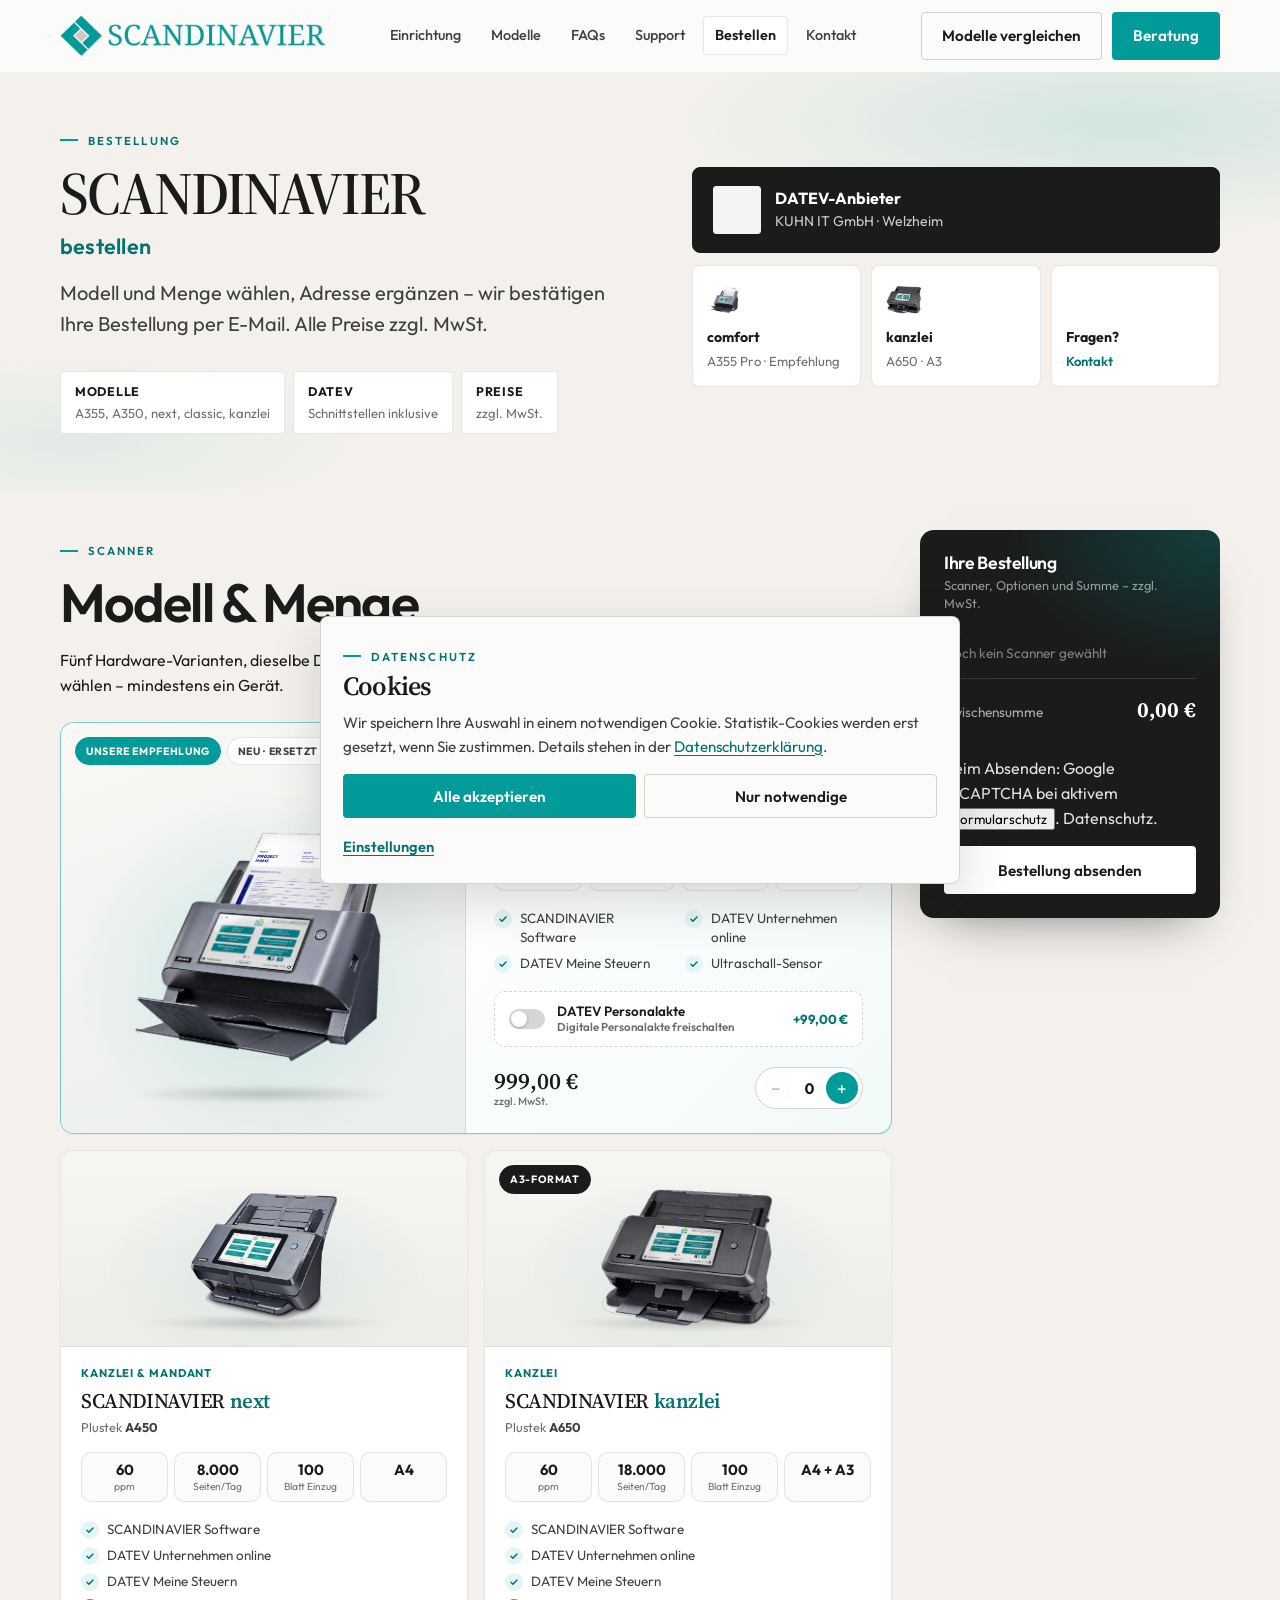
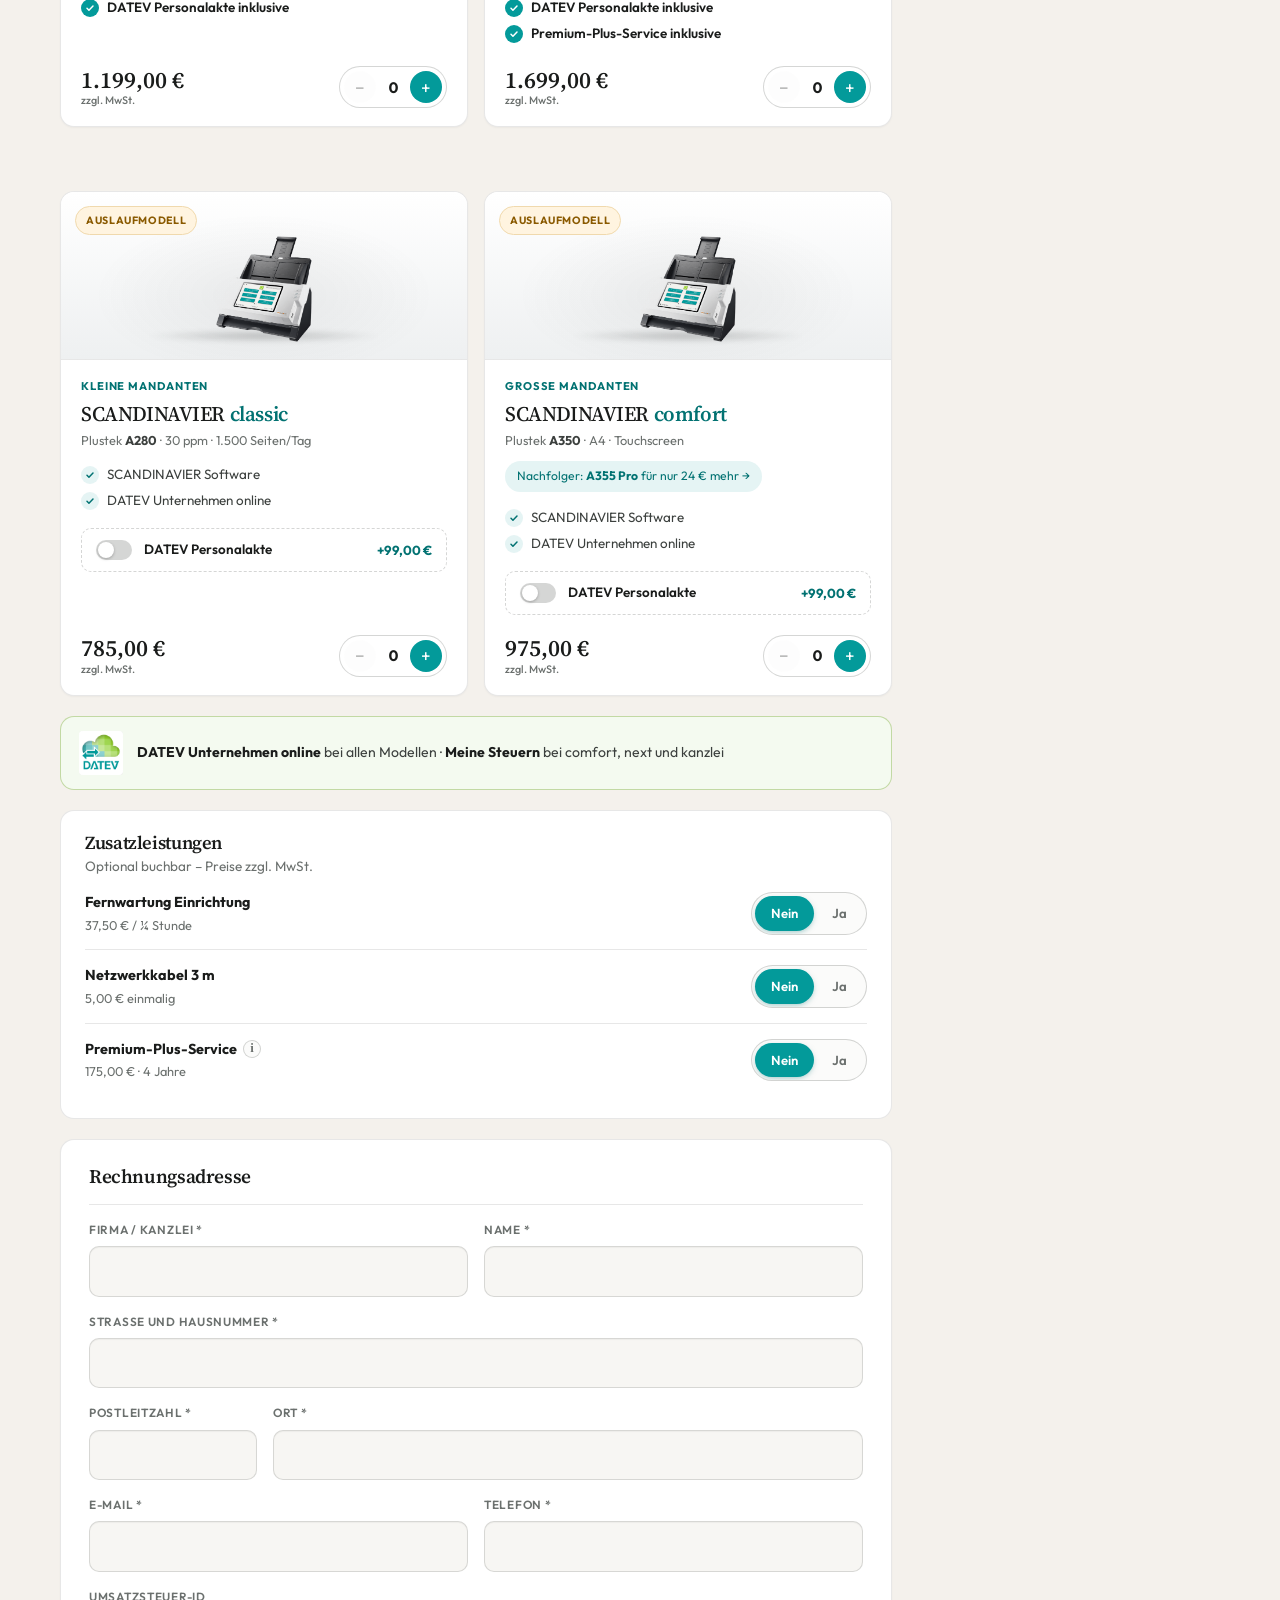
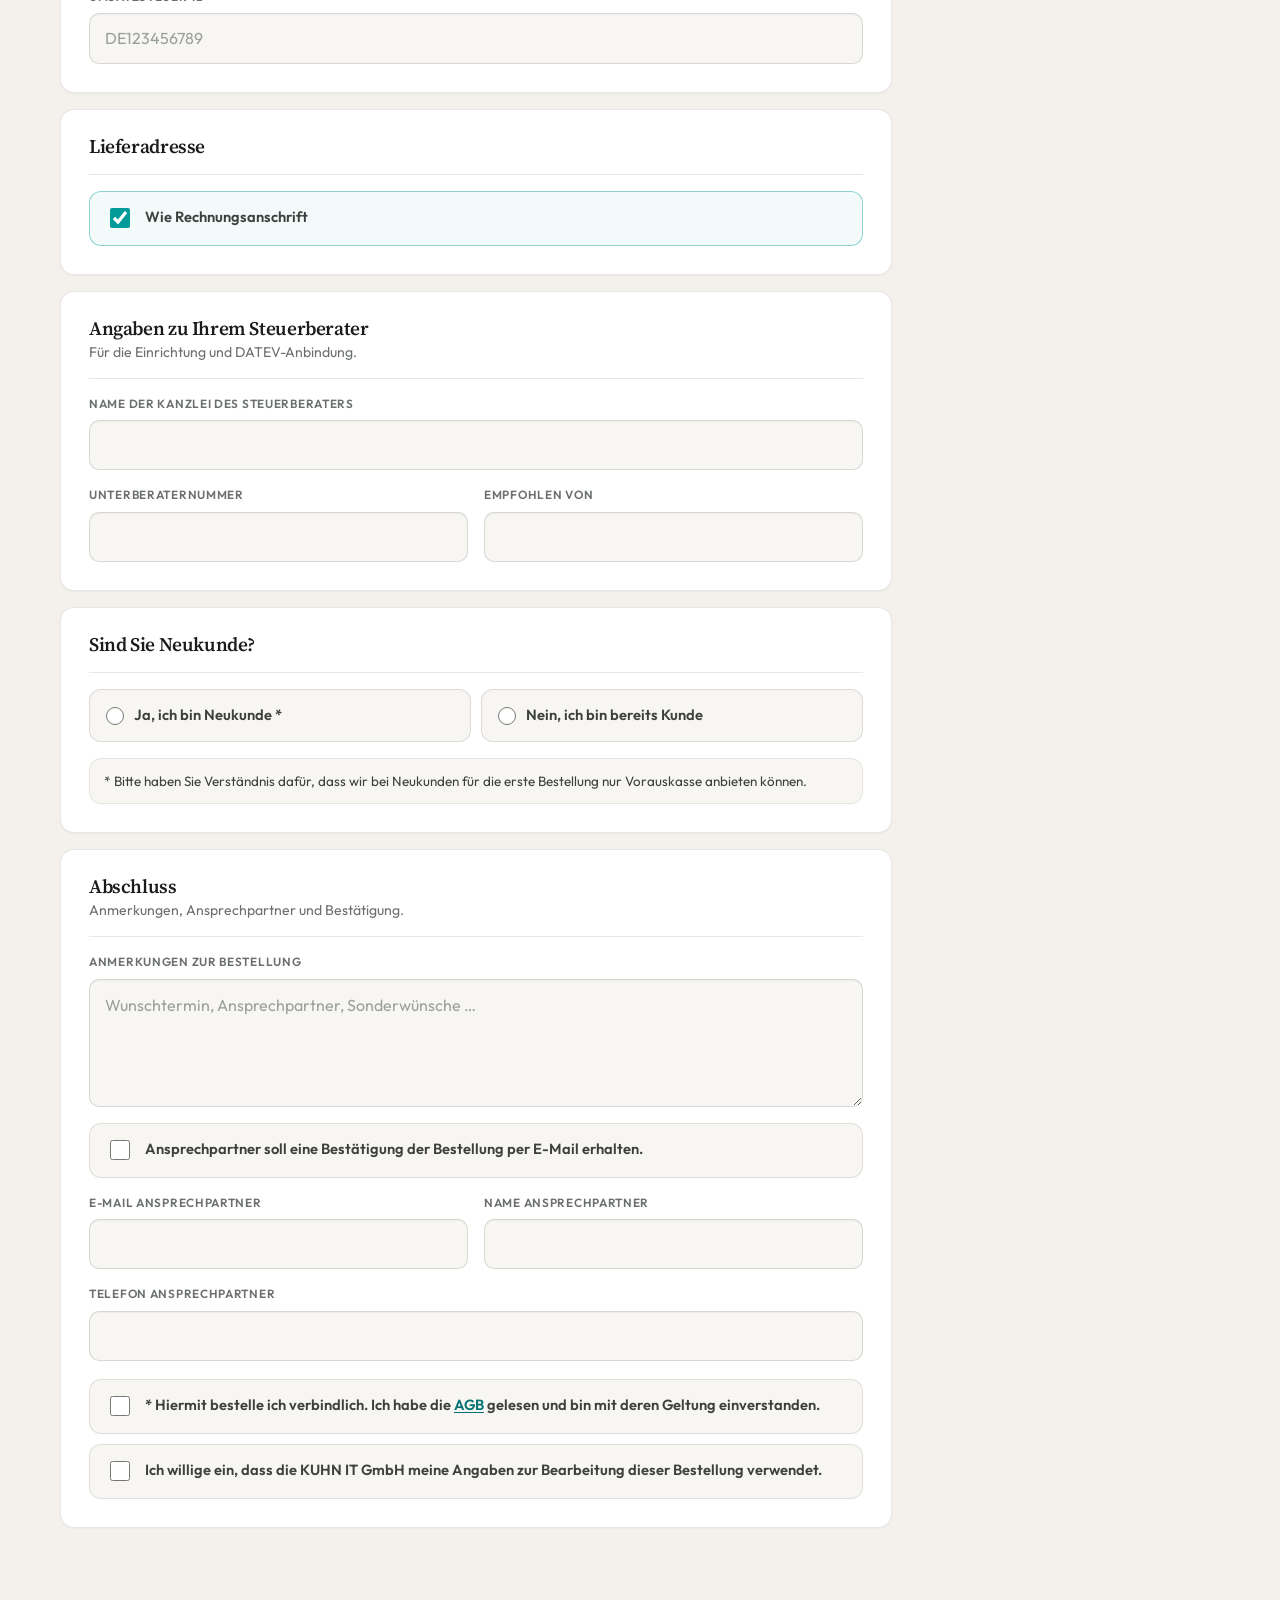
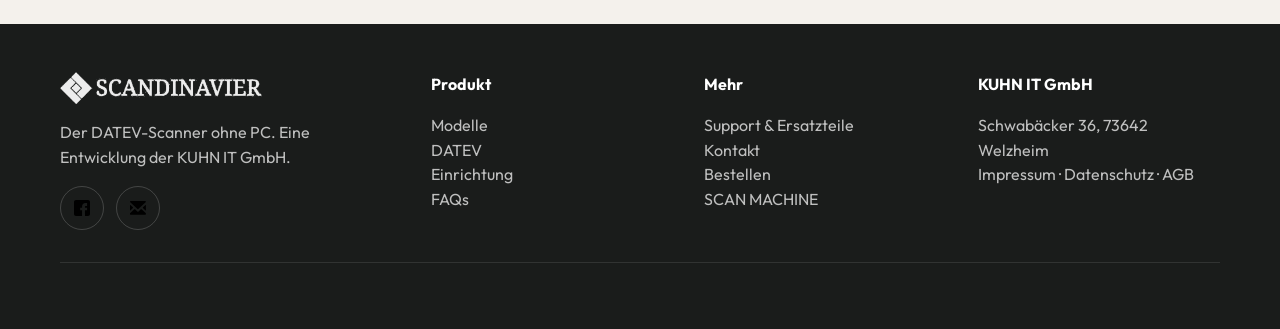
==== commit 37f5e9c2: "Remove the livedemo links and refine the order form fields. Co-authored-by: Cursor <cursoragent@curs" ====
--- a/bestellformular.html
+++ b/bestellformular.html
@@ -336,39 +336,43 @@
                   <h3>Rechnungsadresse</h3>
                 </div>
                 <div class="form-row">
-                  <div>
+                  <div class="field">
                     <label for="rechnung-firma">Firma / Kanzlei *</label>
                     <input id="rechnung-firma" name="firma" required autocomplete="organization">
                   </div>
-                  <div>
+                  <div class="field">
                     <label for="rechnung-name">Name *</label>
                     <input id="rechnung-name" name="name" required autocomplete="name">
                   </div>
                 </div>
-                <label for="rechnung-strasse">Straße und Hausnummer *</label>
-                <input id="rechnung-strasse" name="strasse" required autocomplete="street-address">
-                <div class="form-row">
-                  <div>
+                <div class="field">
+                  <label for="rechnung-strasse">Straße und Hausnummer *</label>
+                  <input id="rechnung-strasse" name="strasse" required autocomplete="street-address">
+                </div>
+                <div class="form-row form-row--zip">
+                  <div class="field">
                     <label for="rechnung-plz">Postleitzahl *</label>
-                    <input id="rechnung-plz" name="plz" required autocomplete="postal-code">
-                  </div>
-                  <div>
+                    <input id="rechnung-plz" name="plz" required autocomplete="postal-code" inputmode="numeric">
+                  </div>
+                  <div class="field">
                     <label for="rechnung-ort">Ort *</label>
                     <input id="rechnung-ort" name="ort" required autocomplete="address-level2">
                   </div>
                 </div>
                 <div class="form-row">
-                  <div>
+                  <div class="field">
                     <label for="rechnung-email">E-Mail *</label>
                     <input id="rechnung-email" name="email" type="email" required autocomplete="email">
                   </div>
-                  <div>
+                  <div class="field">
                     <label for="rechnung-telefon">Telefon *</label>
                     <input id="rechnung-telefon" name="telefon" type="tel" required autocomplete="tel">
                   </div>
                 </div>
-                <label for="rechnung-ustid">Umsatzsteuer-ID</label>
-                <input id="rechnung-ustid" name="ustid" autocomplete="off">
+                <div class="field">
+                  <label for="rechnung-ustid">Umsatzsteuer-ID</label>
+                  <input id="rechnung-ustid" name="ustid" autocomplete="off" placeholder="DE123456789">
+                </div>
               </section>
 
               <section class="form-block">
@@ -381,33 +385,35 @@
                 </label>
                 <div id="lieferadresse-block" hidden>
                   <div class="form-row">
-                    <div>
+                    <div class="field">
                       <label for="liefer-firma">Firma / Kanzlei *</label>
                       <input id="liefer-firma" name="firma-liefer" data-liefer-required="true" autocomplete="organization">
                     </div>
-                    <div>
+                    <div class="field">
                       <label for="liefer-name">Name *</label>
                       <input id="liefer-name" name="name-liefer" data-liefer-required="true" autocomplete="name">
                     </div>
                   </div>
-                  <label for="liefer-strasse">Straße und Hausnummer *</label>
-                  <input id="liefer-strasse" name="strasse-liefer" data-liefer-required="true" autocomplete="street-address">
-                  <div class="form-row">
-                    <div>
+                  <div class="field">
+                    <label for="liefer-strasse">Straße und Hausnummer *</label>
+                    <input id="liefer-strasse" name="strasse-liefer" data-liefer-required="true" autocomplete="street-address">
+                  </div>
+                  <div class="form-row form-row--zip">
+                    <div class="field">
                       <label for="liefer-plz">Postleitzahl *</label>
-                      <input id="liefer-plz" name="plz-liefer" data-liefer-required="true" autocomplete="postal-code">
-                    </div>
-                    <div>
+                      <input id="liefer-plz" name="plz-liefer" data-liefer-required="true" autocomplete="postal-code" inputmode="numeric">
+                    </div>
+                    <div class="field">
                       <label for="liefer-ort">Ort *</label>
                       <input id="liefer-ort" name="ort-liefer" data-liefer-required="true" autocomplete="address-level2">
                     </div>
                   </div>
                   <div class="form-row">
-                    <div>
+                    <div class="field">
                       <label for="liefer-email">E-Mail</label>
                       <input id="liefer-email" name="email-liefer" type="email" autocomplete="email">
                     </div>
-                    <div>
+                    <div class="field">
                       <label for="liefer-telefon">Telefon</label>
                       <input id="liefer-telefon" name="telefon-liefer" type="tel" autocomplete="tel">
                     </div>
@@ -420,14 +426,16 @@
                   <h3>Angaben zu Ihrem Steuerberater</h3>
                   <p>Für die Einrichtung und DATEV-Anbindung.</p>
                 </div>
-                <label for="steuerberater-kanzlei">Name der Kanzlei des Steuerberaters</label>
-                <input id="steuerberater-kanzlei" name="steuerberater-kanzlei">
+                <div class="field">
+                  <label for="steuerberater-kanzlei">Name der Kanzlei des Steuerberaters</label>
+                  <input id="steuerberater-kanzlei" name="steuerberater-kanzlei">
+                </div>
                 <div class="form-row">
-                  <div>
+                  <div class="field">
                     <label for="unterberaternummer">Unterberaternummer</label>
                     <input id="unterberaternummer" name="unterberaternummer">
                   </div>
-                  <div>
+                  <div class="field">
                     <label for="empfohlen-von">Empfohlen von</label>
                     <input id="empfohlen-von" name="empfohlen-von">
                   </div>
@@ -446,43 +454,44 @@
               </section>
 
               <section class="form-block">
-                <label for="anmerkungen">Anmerkungen zur Bestellung</label>
-                <textarea id="anmerkungen" name="anmerkungen" placeholder="Wunschtermin, Ansprechpartner, Sonderwünsche …"></textarea>
+                <div class="form-block-head">
+                  <h3>Abschluss</h3>
+                  <p>Anmerkungen, Ansprechpartner und Bestätigung.</p>
+                </div>
+                <div class="field">
+                  <label for="anmerkungen">Anmerkungen zur Bestellung</label>
+                  <textarea id="anmerkungen" name="anmerkungen" placeholder="Wunschtermin, Ansprechpartner, Sonderwünsche …"></textarea>
+                </div>
 
                 <label class="check">
                   <input type="checkbox" id="ansprechpartner-mail" name="ansprechpartner-benachrichtigung">
                   <span>Ansprechpartner soll eine Bestätigung der Bestellung per E-Mail erhalten.</span>
                 </label>
                 <div class="form-row">
-                  <div>
+                  <div class="field">
                     <label for="email-ansprechpartner">E-Mail Ansprechpartner</label>
-                    <input id="email-ansprechpartner" name="email-ansprechpartner" type="email">
-                  </div>
-                  <div>
+                    <input id="email-ansprechpartner" name="email-ansprechpartner" type="email" autocomplete="email">
+                  </div>
+                  <div class="field">
                     <label for="name-ansprechpartner">Name Ansprechpartner</label>
-                    <input id="name-ansprechpartner" name="name-ansprechpartner">
-                  </div>
-                </div>
-                <div class="form-row">
-                  <div>
-                    <label for="telefon-ansprechpartner">Telefon Ansprechpartner</label>
-                    <input id="telefon-ansprechpartner" name="telefon-ansprechpartner" type="tel">
-                  </div>
-                </div>
-
-                <label class="check">
-                  <input type="checkbox" id="agb-akzeptiert" name="agb" required>
-                  <span>* Hiermit bestelle ich verbindlich. Ich habe die <a href="agb.html">AGB</a> gelesen und bin mit deren Geltung einverstanden.</span>
-                </label>
-                <label class="check">
-                  <input type="checkbox" data-consent required>
-                  <span>Ich willige ein, dass die KUHN IT GmbH meine Angaben zur Bearbeitung dieser Bestellung verwendet.</span>
-                </label>
-
-                <a class="order-demo-link" href="anleitung.html?a=demogerat">
-                  <img src="media/order/demo-info.png" alt="">
-                  <span>Warum liefern wir keine DEMO-Geräte aus?</span>
-                </a>
+                    <input id="name-ansprechpartner" name="name-ansprechpartner" autocomplete="name">
+                  </div>
+                </div>
+                <div class="field">
+                  <label for="telefon-ansprechpartner">Telefon Ansprechpartner</label>
+                  <input id="telefon-ansprechpartner" name="telefon-ansprechpartner" type="tel" autocomplete="tel">
+                </div>
+
+                <div class="order-confirm">
+                  <label class="check">
+                    <input type="checkbox" id="agb-akzeptiert" name="agb" required>
+                    <span>* Hiermit bestelle ich verbindlich. Ich habe die <a href="agb.html">AGB</a> gelesen und bin mit deren Geltung einverstanden.</span>
+                  </label>
+                  <label class="check">
+                    <input type="checkbox" data-consent required>
+                    <span>Ich willige ein, dass die KUHN IT GmbH meine Angaben zur Bearbeitung dieser Bestellung verwendet.</span>
+                  </label>
+                </div>
               </section>
             </div>
             </div>
@@ -496,7 +505,8 @@
                 <span>Zwischensumme</span>
                 <strong id="order-live-total">0,00 €</strong>
               </div>
-              <button class="btn btn-light order-cart__submit" type="submit">Bestellung absenden</button>
+              <p class="form-legal-hint">Beim Absenden: Google reCAPTCHA bei aktivem <button type="button" class="form-legal-hint__link" data-cookie-settings>Formularschutz</button>. <a href="datenschutz.html#abschnitt-16">Datenschutz</a>.</p>
+            <button class="btn btn-light order-cart__submit" type="submit">Bestellung absenden</button>
             </aside>
           </div>
 
@@ -570,6 +580,7 @@
   <script src="js/page-hero.js"></script>
   <script src="js/motion.js"></script>
   <script src="js/ui.js"></script>
+  <script src="js/form-api.js"></script>
   <script src="js/order-form.js"></script>
 </body>
 </html>
--- a/css/order.css
+++ b/css/order.css
@@ -774,87 +774,226 @@
 /* —— Formular —— */
 .order-address-blocks {
   display: grid;
-  gap: 14px;
-}
-
-.form-block {
+  gap: 16px;
+}
+
+.order-form .form-block {
+  display: flex;
+  flex-direction: column;
+  gap: 16px;
   background: var(--white);
   border: 1px solid var(--line);
   border-radius: 14px;
-  padding: 24px 26px;
-}
-
-.form-block-head {
-  margin-bottom: 16px;
-  padding-bottom: 12px;
+  padding: 26px 28px 28px;
+  box-shadow: 0 1px 2px rgba(26, 28, 27, 0.04);
+}
+
+.order-form .form-block-head {
+  margin: 0;
+  padding-bottom: 14px;
   border-bottom: 1px solid var(--line);
 }
 
-.form-block-head h3 {
+.order-form .form-block-head h3 {
   margin: 0 0 4px;
   font-family: var(--serif);
-  font-size: 1.15rem;
-}
-
-.form-block-head p {
+  font-size: 1.2rem;
+}
+
+.order-form .form-block-head p {
   margin: 0;
   color: var(--muted);
   font-size: 0.88rem;
 }
 
+.order-form .form-row {
+  gap: 16px;
+}
+
+.order-form .field {
+  display: flex;
+  flex-direction: column;
+  gap: 7px;
+  min-width: 0;
+}
+
+.order-form .field label {
+  margin: 0;
+  font-size: 0.74rem;
+  font-weight: 600;
+  letter-spacing: 0.06em;
+  text-transform: uppercase;
+  color: var(--muted);
+}
+
+.order-form input:not([type="checkbox"]):not([type="radio"]):not([type="hidden"]),
+.order-form textarea {
+  width: 100%;
+  min-height: 50px;
+  padding: 13px 15px;
+  border: 1px solid rgba(26, 28, 27, 0.14);
+  border-radius: 10px;
+  background: #f7f6f3;
+  color: var(--ink);
+  font-size: 1rem;
+  line-height: 1.4;
+  box-shadow: inset 0 1px 1px rgba(26, 28, 27, 0.04);
+  transition:
+    border-color 0.15s var(--ease),
+    box-shadow 0.15s var(--ease),
+    background 0.15s var(--ease);
+}
+
+.order-form textarea {
+  min-height: 128px;
+  padding-top: 14px;
+  resize: vertical;
+}
+
+.order-form input::placeholder,
+.order-form textarea::placeholder {
+  color: #9aa09d;
+}
+
+.order-form input:hover:not(:focus):not([type="checkbox"]):not([type="radio"]):not([type="hidden"]),
+.order-form textarea:hover:not(:focus) {
+  border-color: rgba(26, 28, 27, 0.28);
+  background: #fff;
+}
+
+.order-form input:focus-visible:not([type="checkbox"]):not([type="radio"]):not([type="hidden"]),
+.order-form textarea:focus-visible {
+  outline: none;
+  border-color: var(--teal);
+  background: #fff;
+  box-shadow: 0 0 0 4px rgba(3, 154, 154, 0.14);
+}
+
+.order-form input:user-invalid:not([type="checkbox"]):not([type="radio"]),
+.order-form textarea:user-invalid {
+  border-color: #c4493a;
+  background: #fff;
+  box-shadow: 0 0 0 4px rgba(196, 73, 58, 0.1);
+}
+
+.order-form #lieferadresse-block:not([hidden]) {
+  display: flex;
+  flex-direction: column;
+  gap: 16px;
+}
+
+.order-form .check {
+  margin: 0;
+  padding: 14px 16px;
+  background: #f7f6f3;
+  border: 1px solid rgba(26, 28, 27, 0.1);
+  border-radius: 12px;
+  color: var(--ink-2);
+  font-size: 0.92rem;
+  line-height: 1.45;
+  transition: border-color 0.15s var(--ease), background 0.15s var(--ease);
+}
+
+.order-form .check:hover {
+  border-color: rgba(26, 28, 27, 0.22);
+  background: #fff;
+}
+
+.order-form .check:has(input:focus-visible) {
+  border-color: var(--teal);
+  box-shadow: 0 0 0 4px rgba(3, 154, 154, 0.14);
+}
+
+.order-form .check:has(input:checked) {
+  border-color: color-mix(in srgb, var(--teal) 42%, transparent);
+  background: #f3fafa;
+}
+
+.order-form .check a {
+  color: var(--teal-deep);
+  font-weight: 600;
+  text-decoration: underline;
+  text-underline-offset: 2px;
+}
+
+.order-form .check input {
+  width: 20px;
+  height: 20px;
+  min-height: 20px;
+  margin-top: 2px;
+  accent-color: var(--teal);
+}
+
+.order-confirm {
+  display: grid;
+  gap: 10px;
+  margin-top: 2px;
+}
+
 .order-neukunde-hint {
-  font-size: 0.8rem;
-  color: var(--muted);
-  margin: 10px 0 0;
-  padding: 10px 12px;
-  background: var(--snow);
-  border-radius: var(--radius);
-  line-height: 1.45;
-}
-
-.order-demo-link {
-  display: flex;
+  font-size: 0.84rem;
+  color: var(--ink-2);
+  margin: 0;
+  padding: 12px 14px;
+  background: #f7f6f3;
+  border: 1px solid rgba(26, 28, 27, 0.08);
+  border-radius: 12px;
+  line-height: 1.5;
+}
+
+.order-form .bundle-radios {
+  display: grid;
+  grid-template-columns: 1fr 1fr;
   gap: 10px;
+}
+
+.order-form .bundle-radios label {
+  display: flex;
   align-items: center;
-  margin-top: 16px;
-  padding: 12px 14px;
-  background: var(--snow);
-  border: 1px solid var(--line);
-  border-radius: var(--radius);
-  font-size: 0.85rem;
-  color: var(--muted);
-  text-decoration: none;
-}
-
-.order-demo-link:hover {
+  gap: 10px;
+  margin: 0;
+  padding: 14px 16px;
+  border: 1px solid rgba(26, 28, 27, 0.12);
+  border-radius: 12px;
+  background: #f7f6f3;
+  font-size: 0.92rem;
+  font-weight: 600;
+  letter-spacing: 0;
+  text-transform: none;
+  color: var(--ink-2);
+  cursor: pointer;
+  transition: border-color 0.15s var(--ease), background 0.15s var(--ease), color 0.15s var(--ease), box-shadow 0.15s var(--ease);
+}
+
+.order-form .bundle-radios label:hover {
+  border-color: rgba(26, 28, 27, 0.24);
+  background: #fff;
+}
+
+.order-form .bundle-radios label:has(input:checked) {
   border-color: var(--teal);
+  background: var(--teal-soft);
   color: var(--teal-deep);
-}
-
-.order-demo-link img {
-  width: 28px;
-  height: 28px;
-  object-fit: contain;
-}
-
-.bundle-radios {
-  display: flex;
-  flex-wrap: wrap;
-  gap: 14px 20px;
-}
-
-.bundle-radios label {
-  display: flex;
-  align-items: center;
-  gap: 6px;
-  margin: 0;
-  font-size: 0.88rem;
-  cursor: pointer;
-}
-
-.bundle-radios input {
-  width: auto;
-  min-height: auto;
+  box-shadow: 0 0 0 3px rgba(3, 154, 154, 0.12);
+}
+
+.order-form .bundle-radios label:has(input:focus-visible) {
+  outline: 2px solid var(--teal);
+  outline-offset: 2px;
+}
+
+.order-form .bundle-radios input {
+  width: 18px;
+  height: 18px;
+  min-height: 18px;
+  margin: 0;
+  accent-color: var(--teal);
+}
+
+@media (min-width: 721px) {
+  .order-form .form-row--zip {
+    grid-template-columns: minmax(0, 168px) minmax(0, 1fr);
+  }
 }
 
 /* —— Warenkorb (Sidebar) —— */
@@ -1086,8 +1225,12 @@
   }
 
   .order-panel,
-  .form-block {
+  .order-form .form-block {
     padding: 18px 16px;
+  }
+
+  .order-form .bundle-radios {
+    grid-template-columns: 1fr;
   }
 
   .bundle-options,
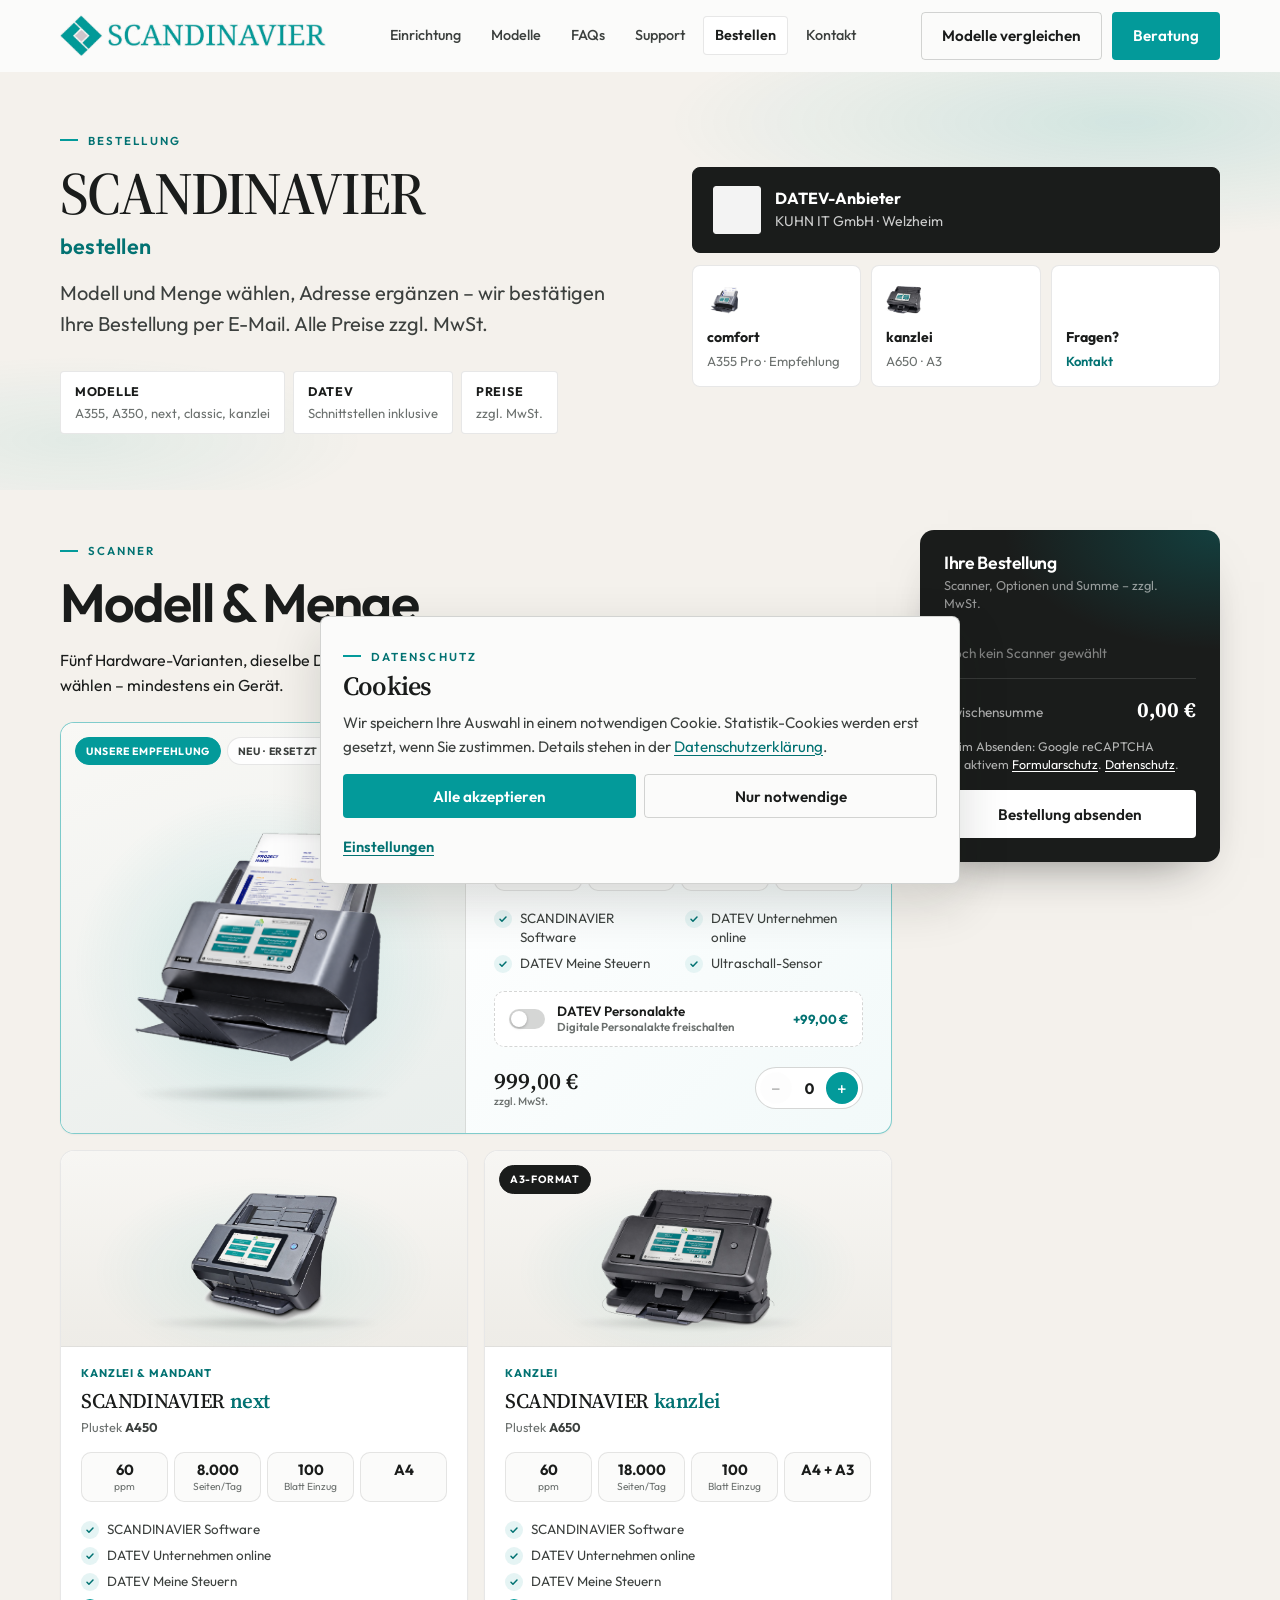
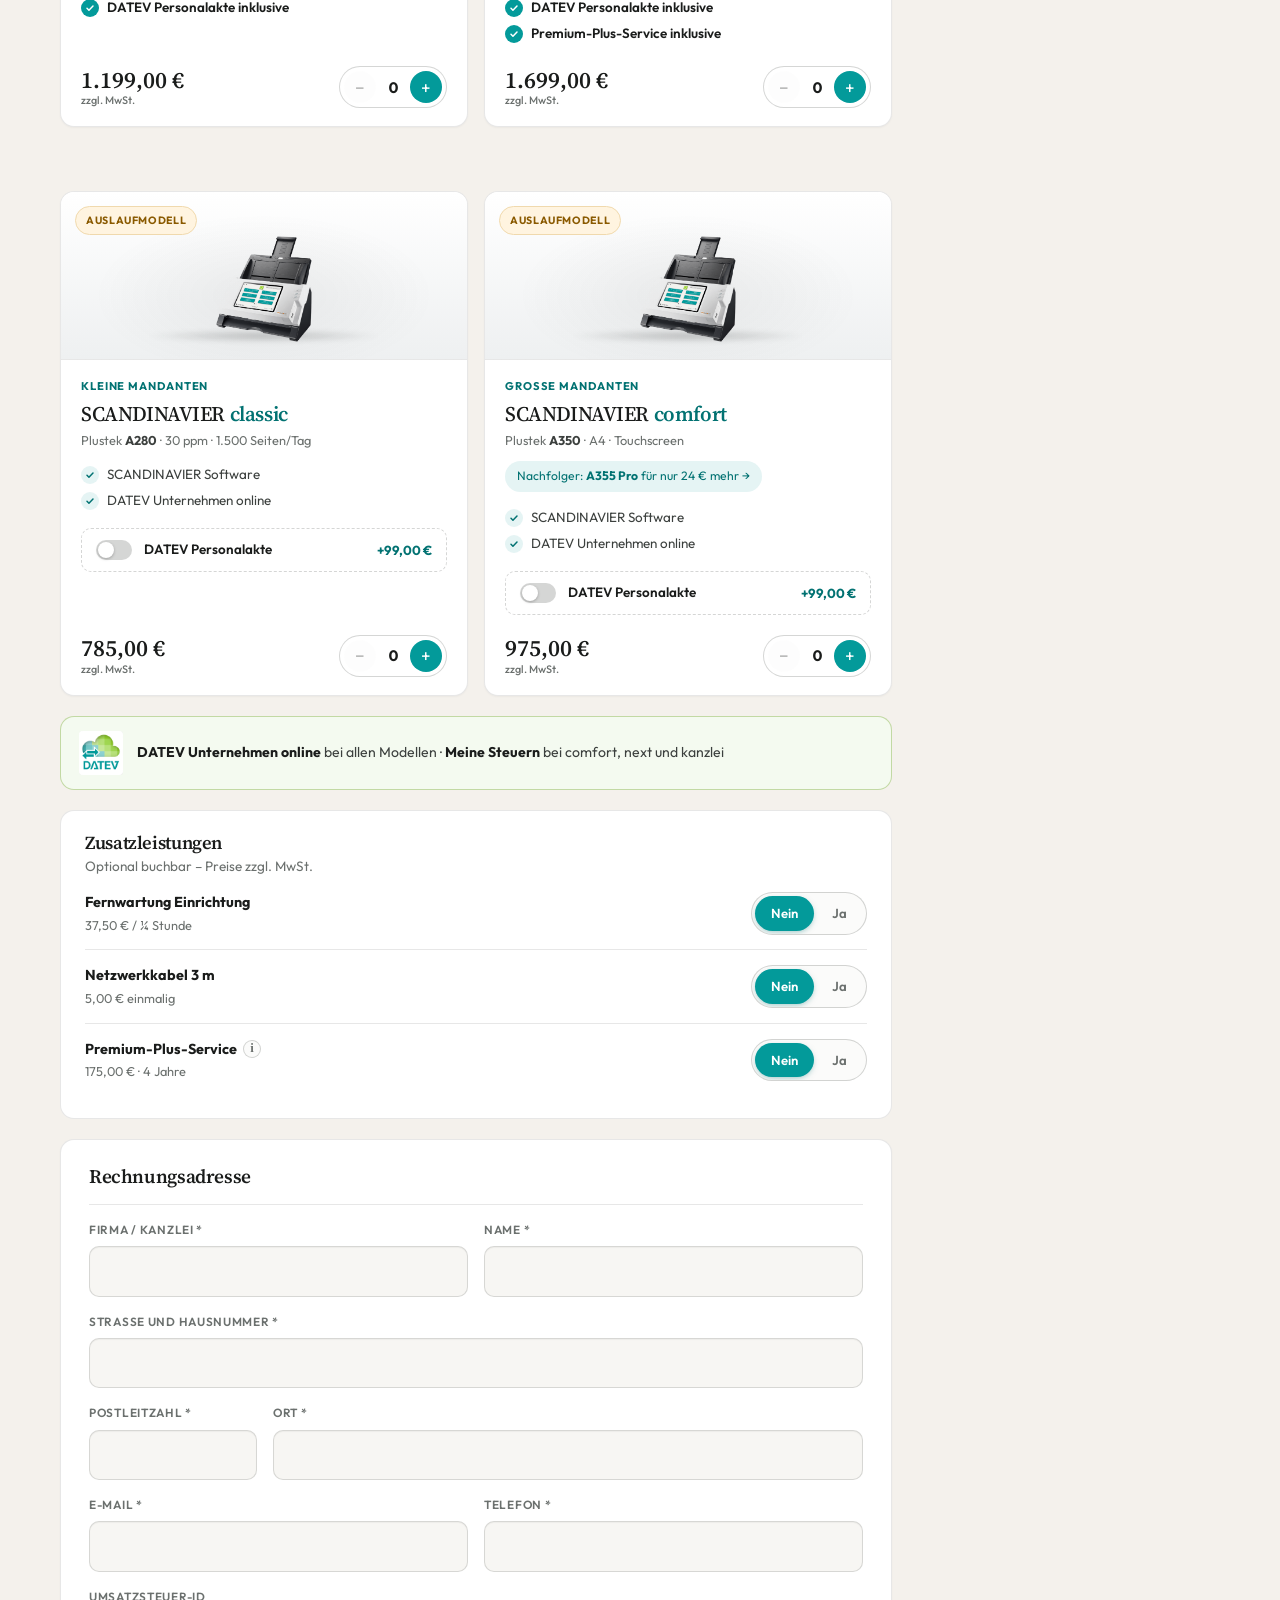
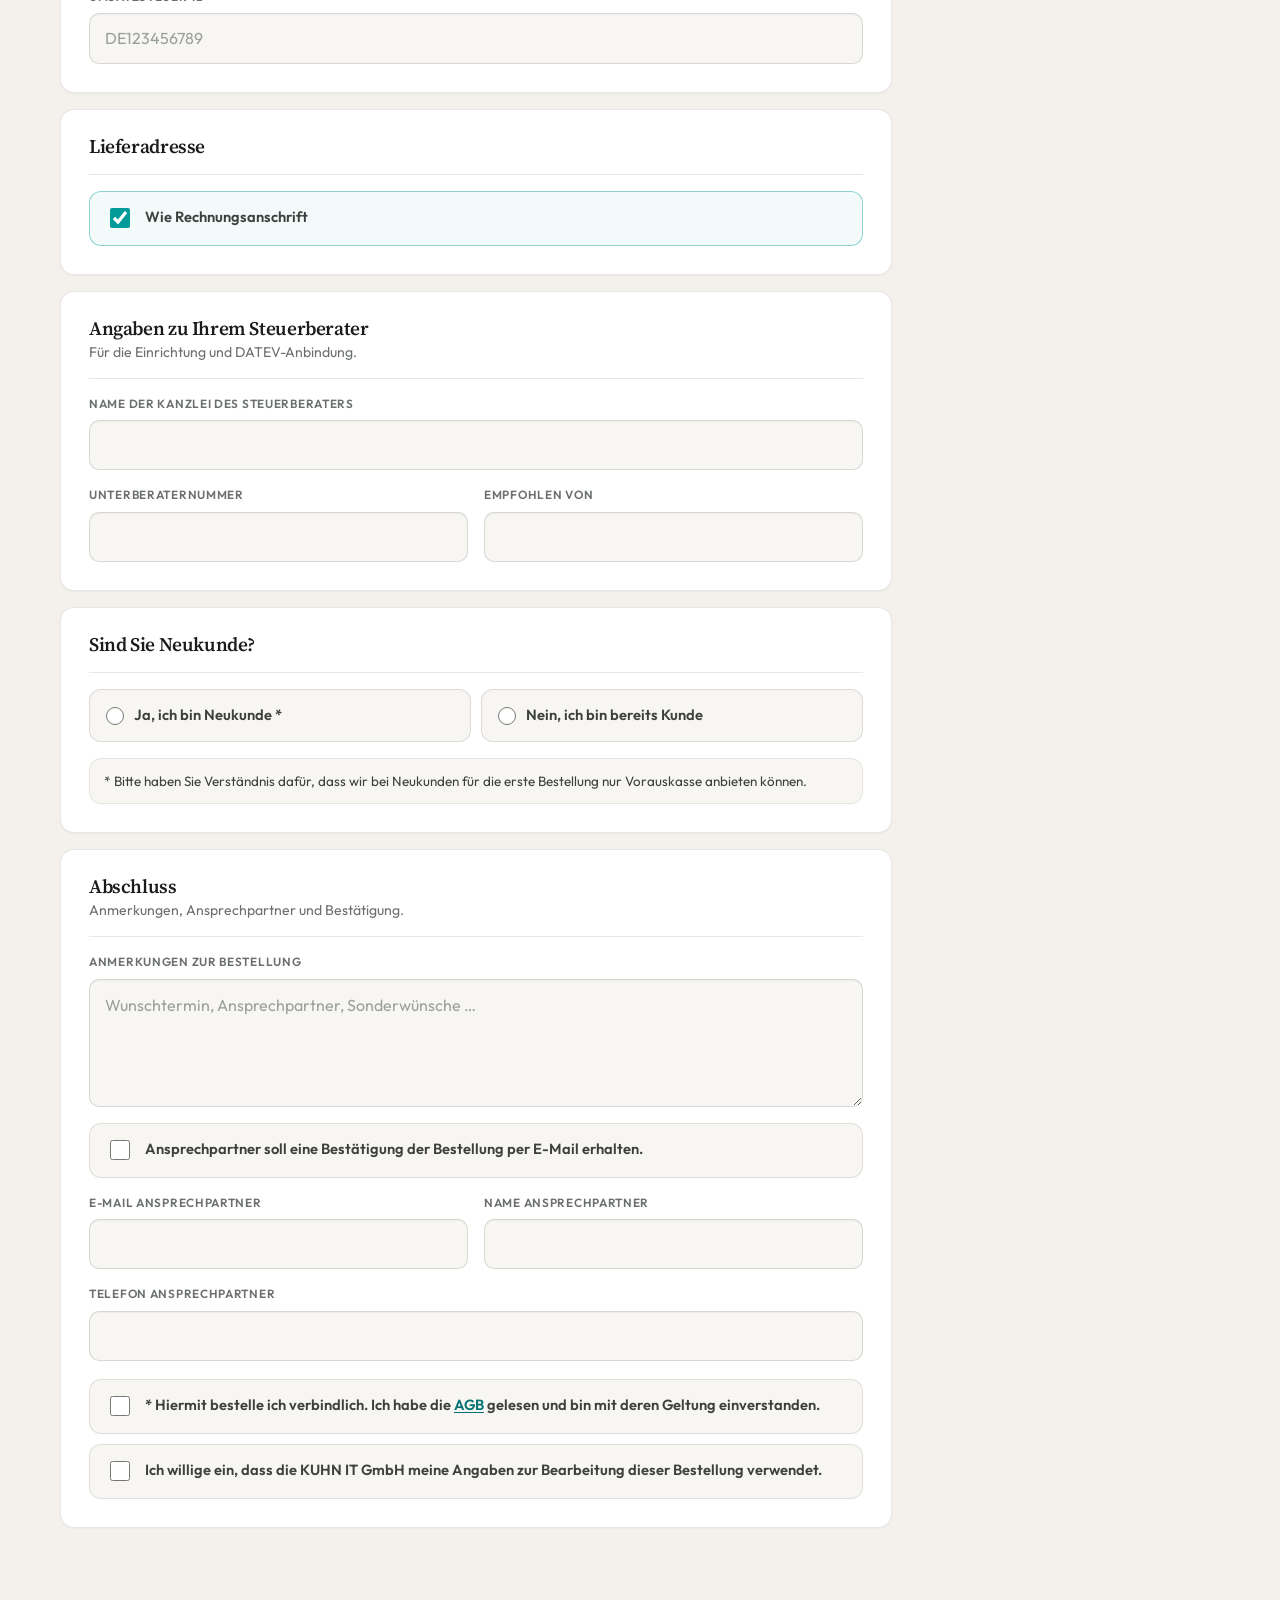
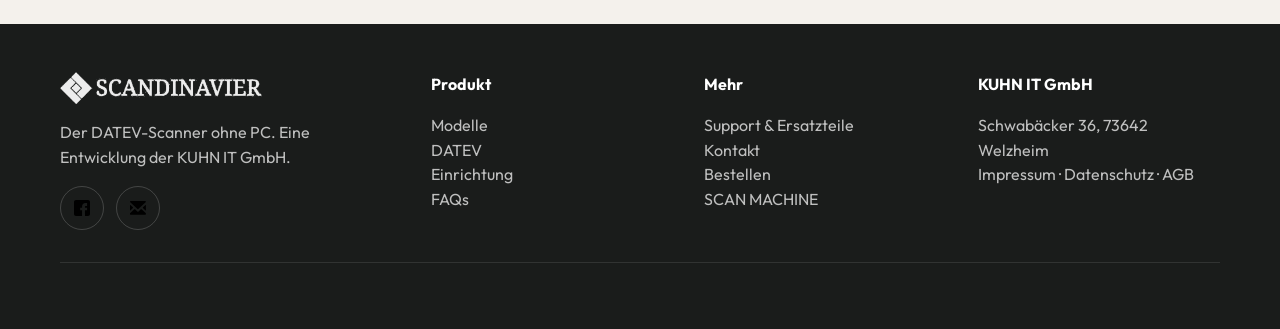
==== commit aed38e68: "Even out the spacing of the order cart legal note. Co-authored-by: Cursor <cursoragent@cursor.com>" ====
--- a/bestellformular.html
+++ b/bestellformular.html
@@ -505,7 +505,7 @@
                 <span>Zwischensumme</span>
                 <strong id="order-live-total">0,00 €</strong>
               </div>
-              <p class="form-legal-hint">Beim Absenden: Google reCAPTCHA bei aktivem <button type="button" class="form-legal-hint__link" data-cookie-settings>Formularschutz</button>. <a href="datenschutz.html#abschnitt-16">Datenschutz</a>.</p>
+              <p class="form-legal-hint">Beim Absenden: Google reCAPTCHA bei&nbsp;aktivem <button type="button" class="form-legal-hint__link" data-cookie-settings>Formularschutz</button>. <a href="datenschutz.html#abschnitt-16">Datenschutz</a>.</p>
             <button class="btn btn-light order-cart__submit" type="submit">Bestellung absenden</button>
             </aside>
           </div>
--- a/css/order.css
+++ b/css/order.css
@@ -1081,11 +1081,34 @@
   display: flex;
   justify-content: space-between;
   align-items: baseline;
-  padding: 14px 0;
-  margin-bottom: 14px;
+  padding: 14px 0 12px;
+  margin-bottom: 0;
   border-top: 1px solid rgba(255, 255, 255, 0.12);
   font-size: 0.85rem;
   color: rgba(255, 255, 255, 0.65);
+}
+
+.order-cart .form-legal-hint {
+  margin: 0 0 16px;
+  color: rgba(255, 255, 255, 0.68);
+  font-size: 0.78rem;
+  line-height: 1.45;
+}
+
+.order-cart .form-legal-hint a,
+.order-cart .form-legal-hint__link {
+  display: inline;
+  margin: 0;
+  padding: 0;
+  border: 0;
+  background: none;
+  color: #fff;
+  font: inherit;
+  line-height: inherit;
+  text-decoration: underline;
+  text-underline-offset: 2px;
+  vertical-align: baseline;
+  cursor: pointer;
 }
 
 .order-cart__total strong {
